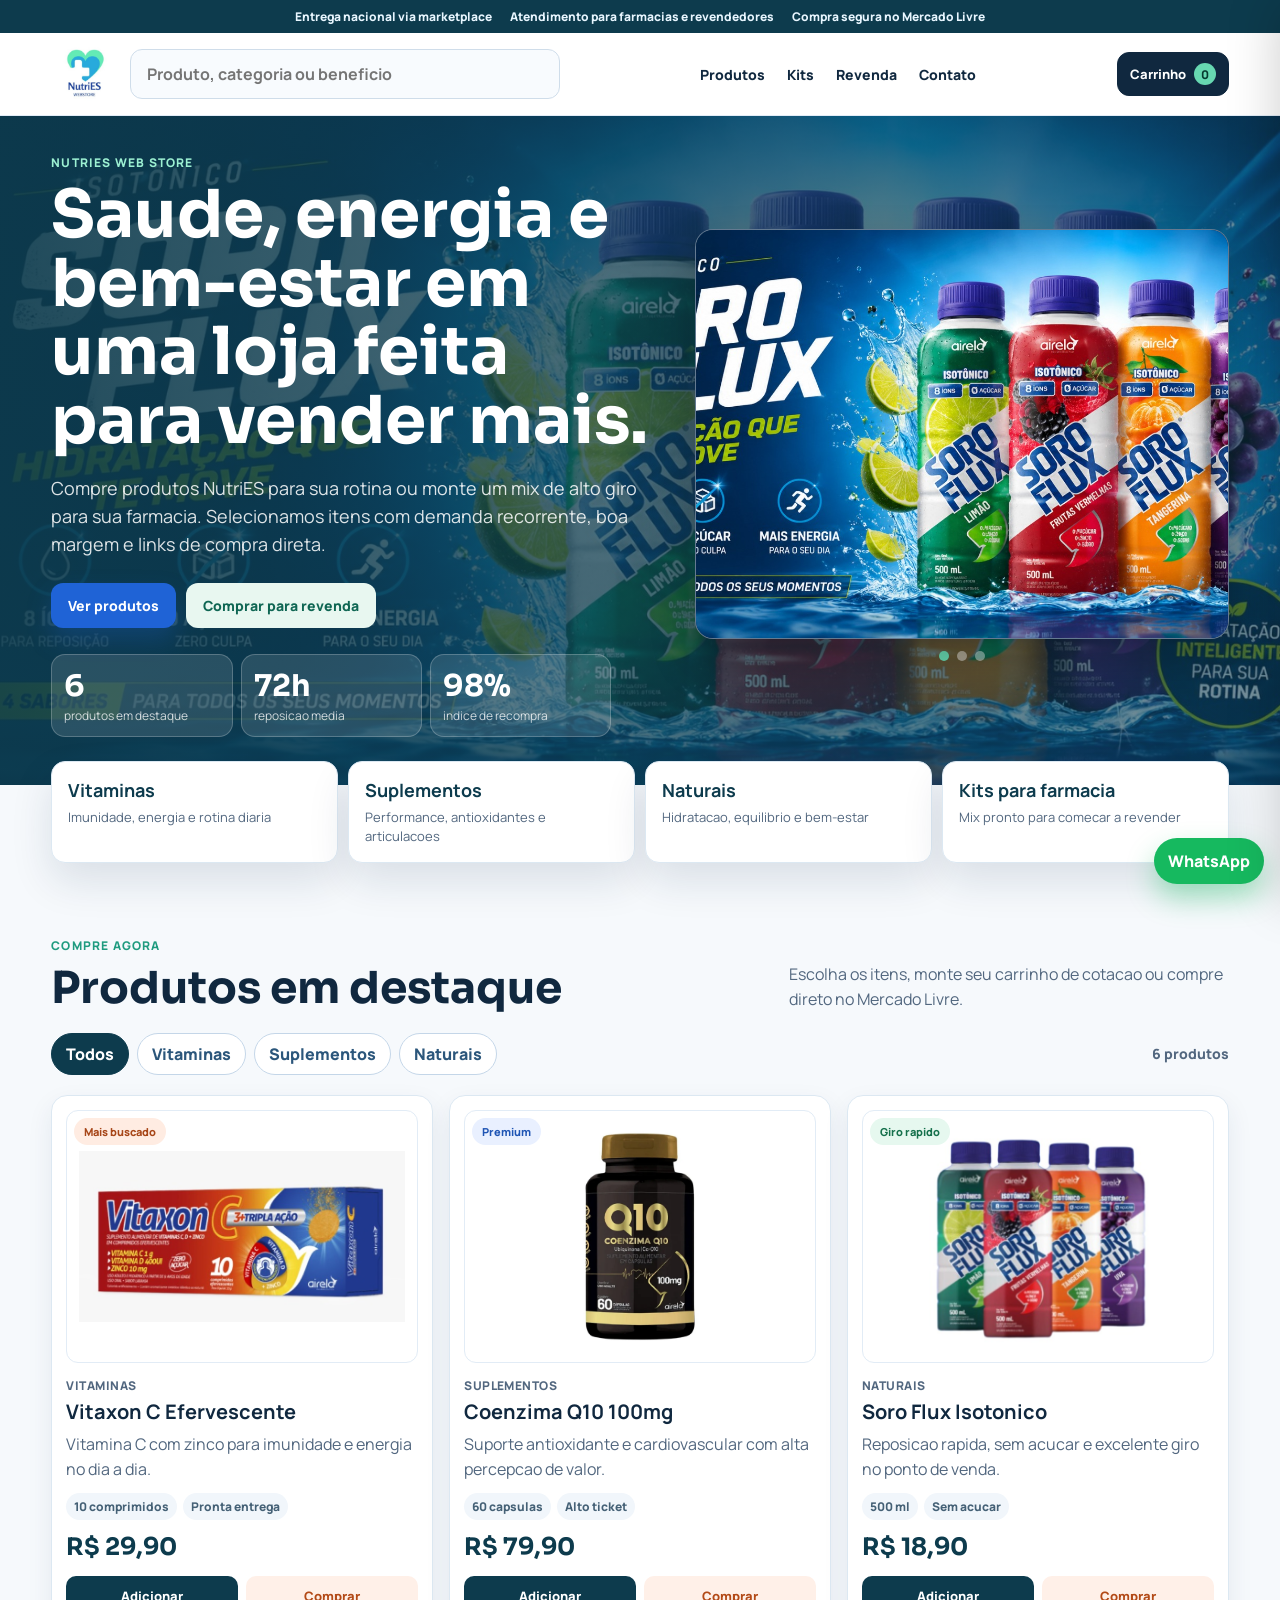
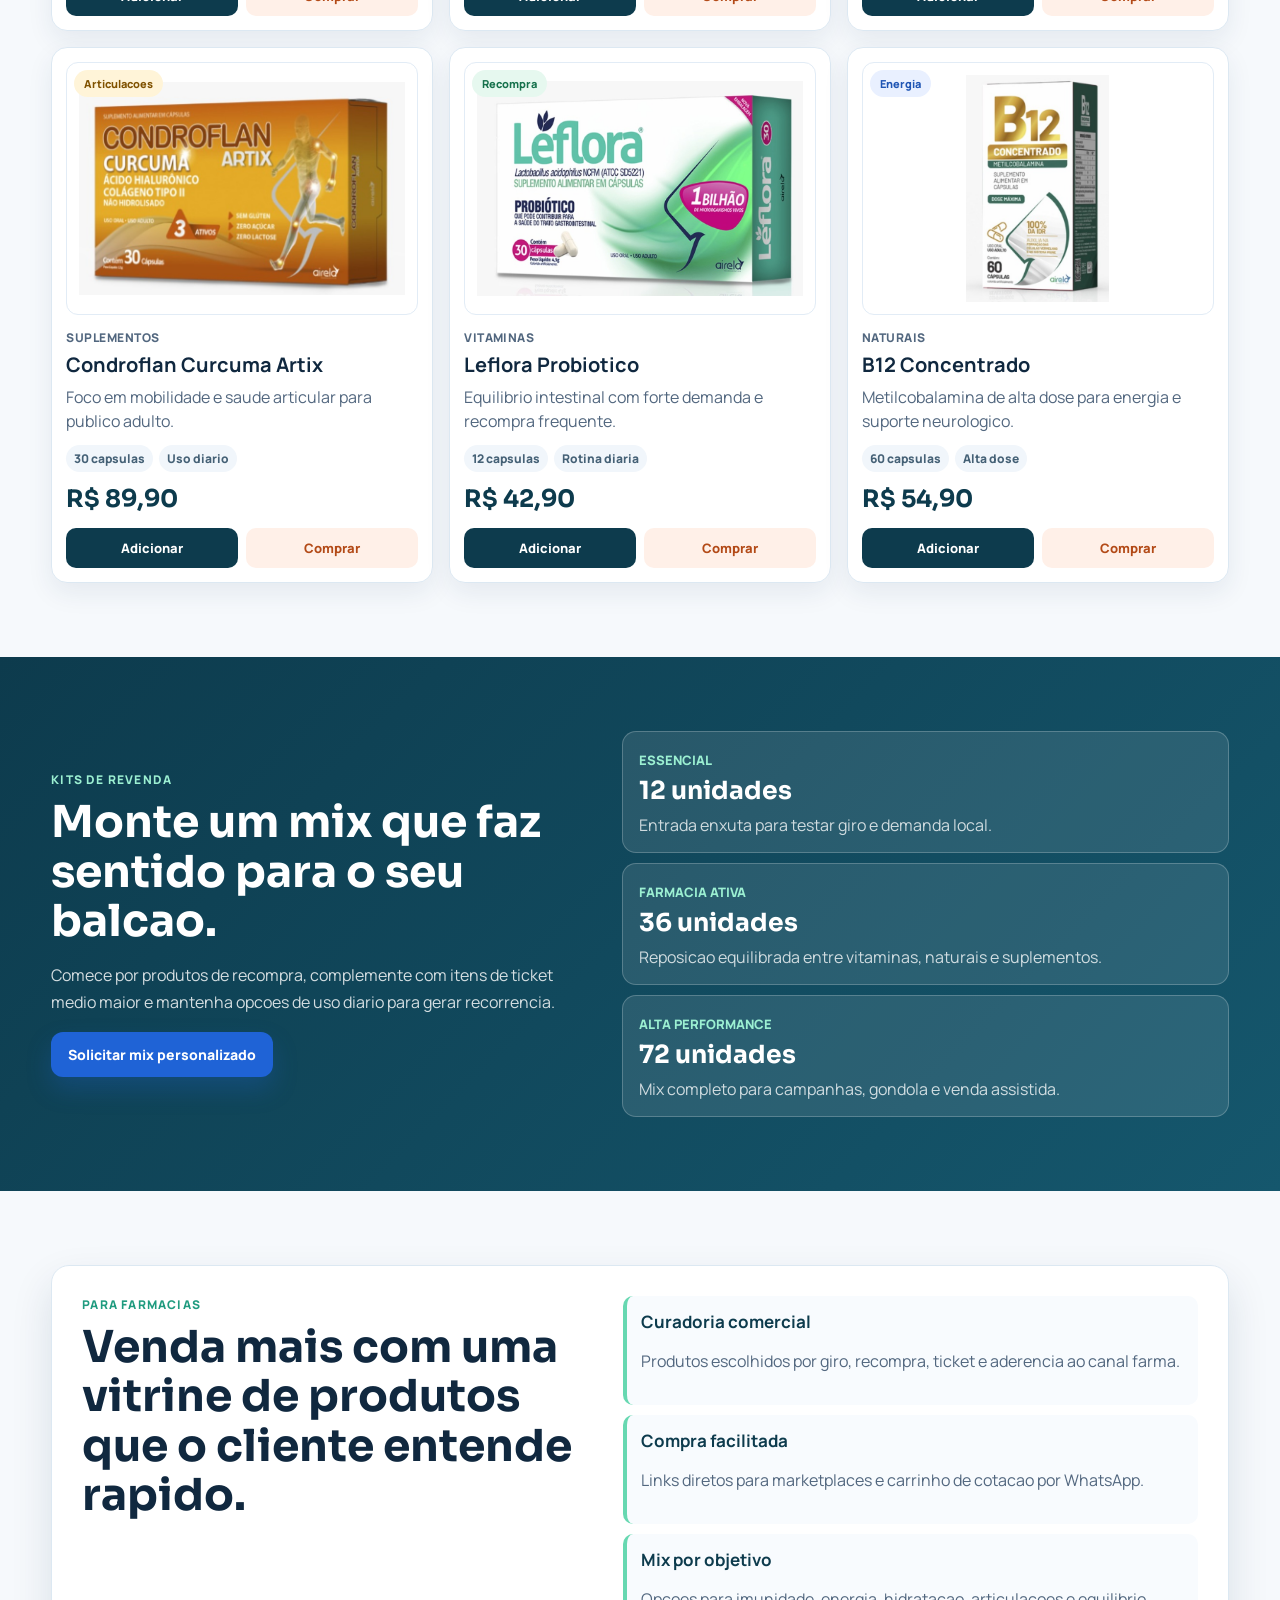
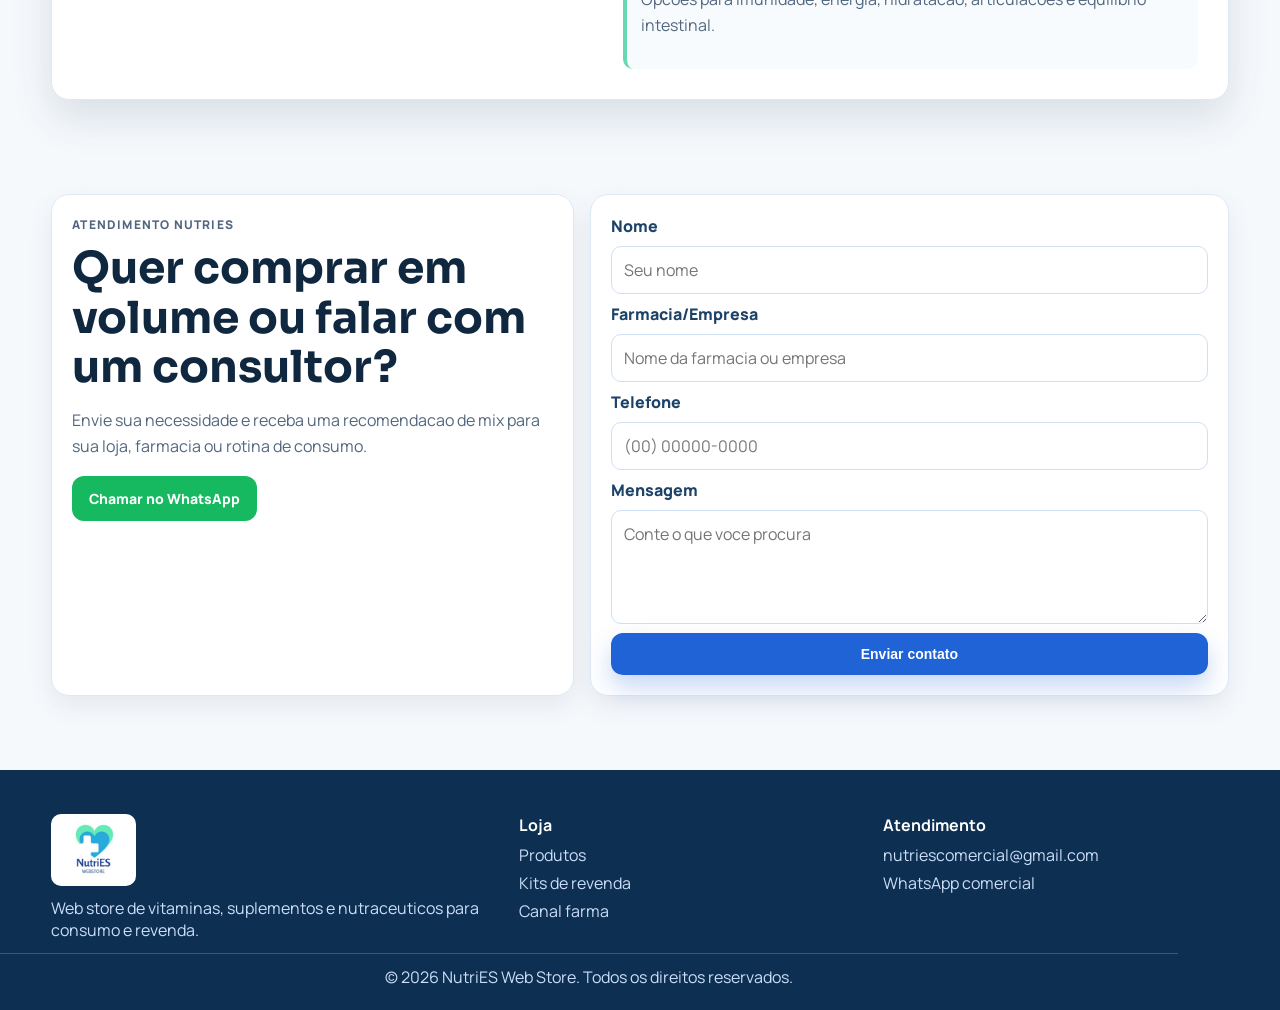
==== index.html @ 7e3dea1e "Create NutriES web store" ====
<!DOCTYPE html>
<html lang="pt-BR">
<head>
  <meta charset="UTF-8" />
  <meta name="viewport" content="width=device-width, initial-scale=1.0" />
  <title>NutriES Web Store | Vitaminas, suplementos e nutraceuticos</title>
  <meta name="description" content="Compre vitaminas, suplementos e produtos naturais na NutriES Web Store. Mix inteligente para farmacias, revendedores e clientes finais." />
  <meta name="keywords" content="NutriES, web store, vitaminas, suplementos, nutraceuticos, farmacia, revenda" />
  <meta name="author" content="NutriES Web Store" />
  <meta property="og:title" content="NutriES Web Store" />
  <meta property="og:description" content="Produtos de alto giro para saude, bem-estar e canal farma." />
  <meta property="og:type" content="website" />
  <meta property="og:url" content="https://nutries-es.com.br" />
  <meta name="theme-color" content="#0D3B4D" />
  <link rel="canonical" href="https://nutries-es.com.br" />
  <link rel="preload" as="image" href="assets/banner-1.jpeg" />
  <link rel="preconnect" href="https://fonts.googleapis.com" />
  <link rel="preconnect" href="https://fonts.gstatic.com" crossorigin />
  <link href="https://fonts.googleapis.com/css2?family=Manrope:wght@400;500;600;700;800&family=Sora:wght@600;700;800&display=swap" rel="stylesheet" />
  <link rel="stylesheet" href="styles.css" />
  <script type="application/ld+json">
    {
      "@context": "https://schema.org",
      "@type": "Store",
      "name": "NutriES Web Store",
      "url": "https://nutries-es.com.br",
      "description": "Loja de vitaminas, suplementos e nutraceuticos para clientes, farmacias e revendedores.",
      "image": "assets/logo-oficial.png",
      "contactPoint": {
        "@type": "ContactPoint",
        "contactType": "sales",
        "email": "nutriescomercial@gmail.com",
        "telephone": "+55-27-99999-9999"
      }
    }
  </script>
</head>
<body>
  <header class="site-header">
    <div class="announcement">
      <div class="container announcement-inner">
        <span>Entrega nacional via marketplace</span>
        <span>Atendimento para farmacias e revendedores</span>
        <span>Compra segura no Mercado Livre</span>
      </div>
    </div>

    <div class="container nav">
      <a class="brand" href="#home" aria-label="NutriES Web Store">
        <img src="assets/logo-oficial.png" alt="NutriES Web Store" />
      </a>

      <label class="store-search" for="siteSearch">
        <span>Buscar</span>
        <input id="siteSearch" type="search" placeholder="Produto, categoria ou beneficio" autocomplete="off" />
      </label>

      <button class="menu-toggle" aria-label="Abrir menu" aria-expanded="false">Menu</button>

      <nav class="menu" aria-label="Principal">
        <a href="#produtos">Produtos</a>
        <a href="#kits">Kits</a>
        <a href="#revenda">Revenda</a>
        <a href="#contato">Contato</a>
      </nav>

      <button class="cart-button" type="button" aria-label="Abrir carrinho">
        Carrinho <span class="cart-count">0</span>
      </button>
    </div>
  </header>

  <main id="home">
    <section class="hero-store">
      <div class="container hero-store-grid">
        <div class="hero-copy reveal-up">
          <p class="eyebrow">NUTRIES WEB STORE</p>
          <h1>Saude, energia e bem-estar em uma loja feita para vender mais.</h1>
          <p class="subheadline">Compre produtos NutriES para sua rotina ou monte um mix de alto giro para sua farmacia. Selecionamos itens com demanda recorrente, boa margem e links de compra direta.</p>

          <div class="hero-actions">
            <a class="btn btn-primary" href="#produtos">Ver produtos</a>
            <a class="btn btn-secondary" href="#revenda">Comprar para revenda</a>
          </div>

          <div class="store-stats" aria-label="Indicadores da loja">
            <article><strong>6</strong><span>produtos em destaque</span></article>
            <article><strong>72h</strong><span>reposicao media</span></article>
            <article><strong>98%</strong><span>indice de recompra</span></article>
          </div>
        </div>

        <div class="hero-showcase reveal-up">
          <div class="banner-slider" aria-label="Destaques de produtos">
            <img class="banner-slide is-active" src="assets/banner-1.jpeg" alt="Destaque NutriES 1" loading="eager" />
            <img class="banner-slide" src="assets/banner-2.jpeg" alt="Destaque NutriES 2" loading="lazy" />
            <img class="banner-slide" src="assets/banner-3.jpeg" alt="Destaque NutriES 3" loading="lazy" />
          </div>
          <div class="banner-dots" aria-label="Controle do carrossel">
            <button class="banner-dot is-active" data-slide="0" aria-label="Slide 1"></button>
            <button class="banner-dot" data-slide="1" aria-label="Slide 2"></button>
            <button class="banner-dot" data-slide="2" aria-label="Slide 3"></button>
          </div>
        </div>
      </div>
    </section>

    <section class="category-strip">
      <div class="container category-grid">
        <a href="#produtos" data-filter-link="vitaminas">
          <strong>Vitaminas</strong>
          <span>Imunidade, energia e rotina diaria</span>
        </a>
        <a href="#produtos" data-filter-link="suplementos">
          <strong>Suplementos</strong>
          <span>Performance, antioxidantes e articulacoes</span>
        </a>
        <a href="#produtos" data-filter-link="naturais">
          <strong>Naturais</strong>
          <span>Hidratacao, equilibrio e bem-estar</span>
        </a>
        <a href="#kits">
          <strong>Kits para farmacia</strong>
          <span>Mix pronto para comecar a revender</span>
        </a>
      </div>
    </section>

    <section id="produtos" class="section section-products">
      <div class="container">
        <div class="section-head reveal-up">
          <div>
            <p class="eyebrow">COMPRE AGORA</p>
            <h2>Produtos em destaque</h2>
          </div>
          <p>Escolha os itens, monte seu carrinho de cotacao ou compre direto no Mercado Livre.</p>
        </div>

        <div class="store-toolbar reveal-up">
          <div class="filters" role="tablist" aria-label="Filtrar produtos">
            <button class="filter is-active" data-filter="all">Todos</button>
            <button class="filter" data-filter="vitaminas">Vitaminas</button>
            <button class="filter" data-filter="suplementos">Suplementos</button>
            <button class="filter" data-filter="naturais">Naturais</button>
          </div>
          <div class="catalog-meta">
            <span class="result-count">6 produtos</span>
          </div>
        </div>

        <div class="products-grid">
          <article class="product-card reveal-up" data-category="vitaminas" data-name="Vitaxon C Efervescente" data-price="29.90" data-tags="vitamina c zinco imunidade efervescente laranja">
            <span class="product-badge">Mais buscado</span>
            <img src="assets/produto-vendas-1.jpeg" alt="Vitaxon C Efervescente" loading="lazy" />
            <div class="product-info">
              <p class="product-category">Vitaminas</p>
              <h3>Vitaxon C Efervescente</h3>
              <p>Vitamina C com zinco para imunidade e energia no dia a dia.</p>
              <div class="product-meta"><span>10 comprimidos</span><span>Pronta entrega</span></div>
              <strong class="price">R$ 29,90</strong>
            </div>
            <div class="product-actions">
              <button class="add-cart" type="button">Adicionar</button>
              <a href="https://www.mercadolivre.com.br/suplemento-nutricional-vitamina-c-airela-efervescente-laranja-10-comprimidos/p/MLB19708218?pdp_filters=item_id%3AMLB4679975577&matt_tool=38524122#origin=share&sid=share&wid=MLB4679975577&action=copy" target="_blank" rel="noopener noreferrer">Comprar</a>
            </div>
          </article>

          <article class="product-card reveal-up" data-category="suplementos" data-name="Coenzima Q10 100mg" data-price="79.90" data-tags="coenzima q10 antioxidante cardiovascular energia suplemento">
            <span class="product-badge badge-blue">Premium</span>
            <img src="assets/produto-vendas-2.jpeg" alt="Coenzima Q10 100mg" loading="lazy" />
            <div class="product-info">
              <p class="product-category">Suplementos</p>
              <h3>Coenzima Q10 100mg</h3>
              <p>Suporte antioxidante e cardiovascular com alta percepcao de valor.</p>
              <div class="product-meta"><span>60 capsulas</span><span>Alto ticket</span></div>
              <strong class="price">R$ 79,90</strong>
            </div>
            <div class="product-actions">
              <button class="add-cart" type="button">Adicionar</button>
              <a href="https://produto.mercadolivre.com.br/MLB-6775682984-suplemento-alimentar-coenzima-q10-100mg-60-capsulas-airela-_JM?matt_tool=38524122#origin=share&sid=share&action=copy" target="_blank" rel="noopener noreferrer">Comprar</a>
            </div>
          </article>

          <article class="product-card reveal-up" data-category="naturais" data-name="Soro Flux Isotonico" data-price="18.90" data-tags="soro flux isotonico hidratacao eletrolitos energia">
            <span class="product-badge badge-green">Giro rapido</span>
            <img src="assets/produto-vendas-3.jpeg" alt="Soro Flux isotonico" loading="lazy" />
            <div class="product-info">
              <p class="product-category">Naturais</p>
              <h3>Soro Flux Isotonico</h3>
              <p>Reposicao rapida, sem acucar e excelente giro no ponto de venda.</p>
              <div class="product-meta"><span>500 ml</span><span>Sem acucar</span></div>
              <strong class="price">R$ 18,90</strong>
            </div>
            <div class="product-actions">
              <button class="add-cart" type="button">Adicionar</button>
              <a href="https://produto.mercadolivre.com.br/MLB-4632212955-soroflux-isotnico-500ml-eletrolitos-hidrataco-energia-rep-_JM?matt_tool=38524122#origin=share&sid=share&action=copy" target="_blank" rel="noopener noreferrer">Comprar</a>
            </div>
          </article>

          <article class="product-card reveal-up" data-category="suplementos" data-name="Condroflan Curcuma Artix" data-price="89.90" data-tags="condroflan curcuma artix colageno acido hialuronico articulacao">
            <span class="product-badge badge-amber">Articulacoes</span>
            <img src="assets/produto-vendas-4.jpeg" alt="Condroflan Curcuma Artix" loading="lazy" />
            <div class="product-info">
              <p class="product-category">Suplementos</p>
              <h3>Condroflan Curcuma Artix</h3>
              <p>Foco em mobilidade e saude articular para publico adulto.</p>
              <div class="product-meta"><span>30 capsulas</span><span>Uso diario</span></div>
              <strong class="price">R$ 89,90</strong>
            </div>
            <div class="product-actions">
              <button class="add-cart" type="button">Adicionar</button>
              <a href="https://produto.mercadolivre.com.br/MLB-6777039048-suplemento-colageno-tipo-2-acido-hialurnico-c30-airela-_JM?matt_tool=38524122#origin=share&sid=share&action=copy" target="_blank" rel="noopener noreferrer">Comprar</a>
            </div>
          </article>

          <article class="product-card reveal-up" data-category="vitaminas" data-name="Leflora Probiotico" data-price="42.90" data-tags="leflora probiotico equilibrio intestinal capsulas flora intestinal">
            <span class="product-badge badge-green">Recompra</span>
            <img src="assets/produto-vendas-5.jpeg" alt="Leflora probiotico" loading="lazy" />
            <div class="product-info">
              <p class="product-category">Vitaminas</p>
              <h3>Leflora Probiotico</h3>
              <p>Equilibrio intestinal com forte demanda e recompra frequente.</p>
              <div class="product-meta"><span>12 capsulas</span><span>Rotina diaria</span></div>
              <strong class="price">R$ 42,90</strong>
            </div>
            <div class="product-actions">
              <button class="add-cart" type="button">Adicionar</button>
              <a href="https://www.mercadolivre.com.br/leflora-lac-airela-12-capsulas/p/MLB45753103?pdp_filters=item_id%3AMLB4680148781&matt_tool=38524122#origin=share&sid=share&wid=MLB4680148781&action=copy" target="_blank" rel="noopener noreferrer">Comprar</a>
            </div>
          </article>

          <article class="product-card reveal-up" data-category="naturais" data-name="B12 Concentrado" data-price="54.90" data-tags="b12 metilcobalamina concentrado energia neurologico vitamina">
            <span class="product-badge badge-blue">Energia</span>
            <img src="assets/produto-vendas-6.jpeg" alt="B12 concentrado metilcobalamina" loading="lazy" />
            <div class="product-info">
              <p class="product-category">Naturais</p>
              <h3>B12 Concentrado</h3>
              <p>Metilcobalamina de alta dose para energia e suporte neurologico.</p>
              <div class="product-meta"><span>60 capsulas</span><span>Alta dose</span></div>
              <strong class="price">R$ 54,90</strong>
            </div>
            <div class="product-actions">
              <button class="add-cart" type="button">Adicionar</button>
              <a href="https://www.mercadolivre.com.br/metilcobalamina-b12-concentrado-c60-capsulas-airela-sabor-sem-sabor/p/MLB51698366?pdp_filters=item_id%3AMLB6777466114&matt_tool=38524122#origin=share&sid=share&wid=MLB6777466114&action=copy" target="_blank" rel="noopener noreferrer">Comprar</a>
            </div>
          </article>
        </div>

        <p class="empty-state" hidden>Nenhum produto encontrado para sua busca.</p>
      </div>
    </section>

    <section id="kits" class="section kit-section">
      <div class="container kit-grid">
        <article class="kit-copy reveal-up">
          <p class="eyebrow">KITS DE REVENDA</p>
          <h2>Monte um mix que faz sentido para o seu balcao.</h2>
          <p>Comece por produtos de recompra, complemente com itens de ticket medio maior e mantenha opcoes de uso diario para gerar recorrencia.</p>
          <a class="btn btn-primary" href="#contato">Solicitar mix personalizado</a>
        </article>

        <div class="kit-cards reveal-up">
          <article>
            <span>Essencial</span>
            <strong>12 unidades</strong>
            <p>Entrada enxuta para testar giro e demanda local.</p>
          </article>
          <article>
            <span>Farmacia ativa</span>
            <strong>36 unidades</strong>
            <p>Reposicao equilibrada entre vitaminas, naturais e suplementos.</p>
          </article>
          <article>
            <span>Alta performance</span>
            <strong>72 unidades</strong>
            <p>Mix completo para campanhas, gondola e venda assistida.</p>
          </article>
        </div>
      </div>
    </section>

    <section id="revenda" class="section">
      <div class="container reseller-grid reveal-up">
        <div>
          <p class="eyebrow">PARA FARMACIAS</p>
          <h2>Venda mais com uma vitrine de produtos que o cliente entende rapido.</h2>
        </div>
        <div class="reseller-list">
          <article>
            <strong>Curadoria comercial</strong>
            <p>Produtos escolhidos por giro, recompra, ticket e aderencia ao canal farma.</p>
          </article>
          <article>
            <strong>Compra facilitada</strong>
            <p>Links diretos para marketplaces e carrinho de cotacao por WhatsApp.</p>
          </article>
          <article>
            <strong>Mix por objetivo</strong>
            <p>Opcoes para imunidade, energia, hidratacao, articulacoes e equilibrio intestinal.</p>
          </article>
        </div>
      </div>
    </section>

    <section id="contato" class="section contact-section">
      <div class="container contact-grid">
        <article class="contact-cta reveal-up">
          <p class="eyebrow">ATENDIMENTO NUTRIES</p>
          <h2>Quer comprar em volume ou falar com um consultor?</h2>
          <p>Envie sua necessidade e receba uma recomendacao de mix para sua loja, farmacia ou rotina de consumo.</p>
          <a class="btn btn-whatsapp" href="https://wa.me/5527999999999" target="_blank" rel="noopener noreferrer">Chamar no WhatsApp</a>
        </article>

        <form class="contact-form reveal-up" action="#" method="post">
          <label for="nome">Nome</label>
          <input id="nome" name="nome" type="text" placeholder="Seu nome" required />

          <label for="empresa">Farmacia/Empresa</label>
          <input id="empresa" name="empresa" type="text" placeholder="Nome da farmacia ou empresa" required />

          <label for="telefone">Telefone</label>
          <input id="telefone" name="telefone" type="tel" placeholder="(00) 00000-0000" required />

          <label for="mensagem">Mensagem</label>
          <textarea id="mensagem" name="mensagem" rows="4" placeholder="Conte o que voce procura"></textarea>

          <button class="btn btn-primary" type="submit">Enviar contato</button>
        </form>
      </div>
    </section>
  </main>

  <aside class="cart-drawer" aria-hidden="true" aria-label="Carrinho de cotacao">
    <div class="cart-panel">
      <div class="cart-head">
        <div>
          <p class="eyebrow">COTACAO</p>
          <h2>Meu carrinho</h2>
        </div>
        <button class="cart-close" type="button" aria-label="Fechar carrinho">Fechar</button>
      </div>
      <div class="cart-items">
        <p class="cart-empty">Seu carrinho esta vazio.</p>
      </div>
      <div class="cart-summary">
        <div><span>Subtotal estimado</span><strong class="cart-total">R$ 0,00</strong></div>
        <a class="btn btn-whatsapp cart-whatsapp" href="https://wa.me/5527999999999" target="_blank" rel="noopener noreferrer">Enviar cotacao</a>
      </div>
    </div>
  </aside>

  <a class="whatsapp-float" href="https://wa.me/5527999999999" target="_blank" rel="noopener noreferrer" aria-label="Falar no WhatsApp">WhatsApp</a>

  <footer class="site-footer">
    <div class="container footer-grid">
      <div>
        <img src="assets/logo-oficial.png" alt="NutriES Web Store" class="footer-brand footer-brand-official" />
        <p>Web store de vitaminas, suplementos e nutraceuticos para consumo e revenda.</p>
      </div>
      <div>
        <h4>Loja</h4>
        <a href="#produtos">Produtos</a>
        <a href="#kits">Kits de revenda</a>
        <a href="#revenda">Canal farma</a>
      </div>
      <div>
        <h4>Atendimento</h4>
        <a href="mailto:nutriescomercial@gmail.com">nutriescomercial@gmail.com</a>
        <a href="https://wa.me/5527999999999" target="_blank" rel="noopener noreferrer">WhatsApp comercial</a>
      </div>
    </div>
    <p class="copy">&copy; 2026 NutriES Web Store. Todos os direitos reservados.</p>
  </footer>

  <script src="script.js"></script>
</body>
</html>
---- styles.css ----
:root {
  --petrol: #0d3b4d;
  --petrol-2: #15576d;
  --mint: #67d8b1;
  --blue: #1f63d6;
  --coral: #ef6c2f;
  --amber: #f3b23f;
  --ink: #10283f;
  --text: #52677f;
  --soft: #f4f8fb;
  --surface: #ffffff;
  --line: #dce8f2;
  --shadow: 0 18px 42px rgba(17, 42, 70, .12);
}

* { box-sizing: border-box; }
html { scroll-behavior: smooth; }
body {
  margin: 0;
  font-family: Manrope, sans-serif;
  color: var(--ink);
  background: #f6f9fc;
}

body.cart-open { overflow: hidden; }

.container { width: min(1200px, 92vw); margin: 0 auto; }
.section { padding: 74px 0; }

.announcement {
  background: var(--petrol);
  color: #e8f6ff;
  font-size: 12px;
  font-weight: 800;
}

.announcement-inner {
  display: flex;
  justify-content: center;
  gap: 18px;
  padding: 8px 0;
  text-align: center;
}

.announcement-inner span:not(:first-child) { display: none; }

.site-header {
  position: sticky;
  top: 0;
  z-index: 30;
  border-bottom: 1px solid #e2ecf7;
  background: rgba(255, 255, 255, .96);
  backdrop-filter: blur(12px);
}

.nav {
  display: grid;
  grid-template-columns: auto 1fr auto;
  align-items: center;
  gap: 12px;
  padding: 12px 0;
}

.brand img {
  height: 58px;
  width: auto;
  display: block;
  object-fit: contain;
}

.store-search {
  grid-column: 1 / -1;
  order: 4;
  position: relative;
  display: block;
}

.store-search span {
  position: absolute;
  width: 1px;
  height: 1px;
  overflow: hidden;
  clip: rect(0, 0, 0, 0);
}

.store-search input {
  width: 100%;
  border: 1px solid #cfddea;
  border-radius: 12px;
  background: #f8fbfe;
  padding: 13px 16px;
  color: var(--ink);
  font: inherit;
  font-weight: 700;
}

.menu-toggle,
.cart-button,
.cart-close {
  border: 1px solid #cfddea;
  background: #fff;
  color: var(--petrol);
  border-radius: 12px;
  padding: 10px 12px;
  font: inherit;
  font-size: 13px;
  font-weight: 800;
  cursor: pointer;
}

.cart-button {
  background: #10283f;
  color: #fff;
  border-color: #10283f;
  display: inline-flex;
  align-items: center;
  gap: 8px;
}

.cart-count {
  min-width: 22px;
  height: 22px;
  display: inline-flex;
  align-items: center;
  justify-content: center;
  border-radius: 999px;
  background: var(--mint);
  color: #073a30;
  font-size: 12px;
}

.menu {
  grid-column: 1 / -1;
  display: none;
  flex-direction: column;
  gap: 10px;
  padding: 8px 0 4px;
}

.menu.is-open { display: flex; }

.menu a {
  text-decoration: none;
  color: var(--ink);
  font-weight: 800;
  font-size: 14px;
}

.btn {
  border: 0;
  border-radius: 12px;
  padding: 13px 17px;
  text-decoration: none;
  font-weight: 900;
  font-size: 14px;
  display: inline-flex;
  align-items: center;
  justify-content: center;
  cursor: pointer;
  transition: transform .2s ease, box-shadow .25s ease, background .25s ease;
}

.btn:hover { transform: translateY(-2px); }
.btn-primary { background: var(--blue); color: #fff; box-shadow: 0 12px 24px rgba(31, 99, 214, .25); }
.btn-secondary { background: #e8f7f0; color: #0f6653; }
.btn-whatsapp { background: #16b95f; color: #fff; }

.hero-store {
  padding: 38px 0 48px;
  background:
    linear-gradient(90deg, rgba(13, 59, 77, .92), rgba(13, 59, 77, .55)),
    url("assets/banner-1.jpeg") center/cover;
  color: #fff;
}

.hero-store-grid {
  display: grid;
  gap: 24px;
  align-items: center;
}

.eyebrow {
  margin: 0 0 10px;
  color: #1f9b7f;
  font-weight: 900;
  font-size: 12px;
  letter-spacing: .1em;
}

.hero-store .eyebrow { color: #9cf0d2; }
h1, h2, h3, h4 { margin: 0; }

.hero-store h1 {
  font-family: Sora, sans-serif;
  font-size: clamp(34px, 7vw, 66px);
  line-height: 1.04;
  max-width: 760px;
}

.subheadline {
  margin: 18px 0 0;
  color: rgba(255, 255, 255, .86);
  font-size: 18px;
  line-height: 1.58;
  max-width: 660px;
}

.hero-actions {
  margin: 24px 0 0;
  display: flex;
  flex-wrap: wrap;
  gap: 10px;
}

.store-stats {
  margin-top: 26px;
  display: grid;
  grid-template-columns: repeat(3, 1fr);
  gap: 8px;
  max-width: 560px;
}

.store-stats article {
  border: 1px solid rgba(255, 255, 255, .22);
  background: rgba(255, 255, 255, .12);
  border-radius: 14px;
  padding: 12px;
  backdrop-filter: blur(8px);
}

.store-stats strong {
  display: block;
  font-family: Sora, sans-serif;
  font-size: clamp(21px, 4vw, 30px);
  color: #fff;
}

.store-stats span {
  display: block;
  margin-top: 2px;
  color: rgba(255, 255, 255, .78);
  font-size: 12px;
}

.hero-showcase {
  width: 100%;
  min-width: 0;
}

.banner-slider {
  position: relative;
  width: 100%;
  height: clamp(260px, 34vw, 410px);
  border-radius: 18px;
  overflow: hidden;
  border: 1px solid rgba(255, 255, 255, .36);
  box-shadow: 0 22px 46px rgba(0, 0, 0, .24);
  background: #0d2f52;
}

.banner-slide {
  position: absolute;
  inset: 0;
  width: 100%;
  height: 100%;
  object-fit: cover;
  opacity: 0;
  transition: opacity .7s ease;
}

.banner-slide.is-active { opacity: 1; }

.banner-dots {
  margin-top: 12px;
  display: flex;
  justify-content: center;
  gap: 8px;
}

.banner-dot {
  width: 10px;
  height: 10px;
  border-radius: 50%;
  border: 0;
  background: rgba(255, 255, 255, .45);
  cursor: pointer;
  padding: 0;
}

.banner-dot.is-active { background: var(--mint); }

.category-strip {
  margin-top: -24px;
  position: relative;
  z-index: 2;
}

.category-grid {
  display: grid;
  gap: 10px;
}

.category-grid a {
  display: block;
  min-height: 94px;
  padding: 16px;
  background: #fff;
  border: 1px solid var(--line);
  border-radius: 14px;
  text-decoration: none;
  box-shadow: var(--shadow);
}

.category-grid strong {
  display: block;
  color: var(--petrol);
  font-size: 18px;
}

.category-grid span {
  display: block;
  margin-top: 6px;
  color: var(--text);
  font-size: 13px;
  line-height: 1.45;
}

.section-head {
  display: grid;
  gap: 12px;
  align-items: end;
}

.section-head h2,
.kit-copy h2,
.reseller-grid h2,
.contact-cta h2,
.cart-head h2 {
  font-family: Sora, sans-serif;
  font-size: clamp(27px, 4.1vw, 44px);
  line-height: 1.12;
}

.section-head > p {
  margin: 0;
  color: var(--text);
  line-height: 1.6;
}

.store-toolbar {
  margin-top: 20px;
  display: grid;
  gap: 12px;
}

.filters {
  display: flex;
  flex-wrap: wrap;
  gap: 8px;
}

.filter {
  border: 1px solid #c4d6e8;
  background: #fff;
  color: #2b567b;
  border-radius: 999px;
  padding: 9px 14px;
  font: inherit;
  font-weight: 800;
  cursor: pointer;
}

.filter.is-active {
  background: var(--petrol);
  color: #fff;
  border-color: var(--petrol);
}

.catalog-meta {
  color: var(--text);
  font-weight: 800;
  font-size: 14px;
}

.products-grid {
  margin-top: 20px;
  display: grid;
  gap: 16px;
}

.product-card {
  position: relative;
  display: flex;
  flex-direction: column;
  min-height: 100%;
  background: var(--surface);
  border: 1px solid var(--line);
  border-radius: 16px;
  padding: 14px;
  box-shadow: 0 10px 26px rgba(22, 45, 84, .08);
  transition: transform .2s ease, box-shadow .25s ease, border-color .25s ease;
}

.product-card.is-hidden { display: none; }

.product-card:hover {
  transform: translateY(-3px);
  border-color: #b9d1e8;
  box-shadow: 0 18px 34px rgba(18, 43, 79, .14);
}

.product-badge {
  position: absolute;
  top: 22px;
  left: 22px;
  z-index: 1;
  border-radius: 999px;
  background: #ffece2;
  color: #a74618;
  padding: 6px 10px;
  font-size: 11px;
  font-weight: 900;
}

.badge-blue { background: #e9f0ff; color: #1f55b4; }
.badge-green { background: #e6f8ef; color: #16714c; }
.badge-amber { background: #fff4d8; color: #805200; }

.product-card img {
  width: 100%;
  aspect-ratio: 1 / .72;
  object-fit: contain;
  background: #fff;
  border: 1px solid #e2ecf6;
  border-radius: 12px;
  padding: 12px;
  margin-bottom: 14px;
}

.product-info {
  display: flex;
  flex-direction: column;
  flex: 1;
}

.product-category {
  margin: 0 0 5px;
  color: #1b8b72;
  font-weight: 900;
  font-size: 12px;
  text-transform: uppercase;
  letter-spacing: .04em;
}

.product-card h3 { font-size: 20px; line-height: 1.2; }
.product-card p { color: var(--text); line-height: 1.52; }
.product-info > p:not(.product-category) { margin: 8px 0 0; }

.product-meta {
  margin-top: auto;
  padding-top: 12px;
  display: flex;
  flex-wrap: wrap;
  gap: 6px;
}

.product-meta span {
  border-radius: 999px;
  background: #f1f6fb;
  color: #456176;
  padding: 5px 8px;
  font-size: 12px;
  font-weight: 800;
}

.price {
  display: block;
  margin-top: 12px;
  font-family: Sora, sans-serif;
  font-size: 24px;
  color: var(--petrol);
}

.product-actions {
  margin-top: 14px;
  display: grid;
  grid-template-columns: 1fr 1fr;
  gap: 8px;
}

.product-actions button,
.product-actions a {
  width: 100%;
  border: 0;
  border-radius: 10px;
  padding: 11px 8px;
  font: inherit;
  font-size: 13px;
  font-weight: 900;
  text-align: center;
  text-decoration: none;
  cursor: pointer;
}

.product-actions button { background: var(--petrol); color: #fff; }
.product-actions a { background: #fff0e8; color: #b34a17; }

.empty-state {
  margin: 28px 0 0;
  padding: 18px;
  border: 1px dashed #b8cadb;
  border-radius: 14px;
  color: var(--text);
  background: #fff;
  text-align: center;
  font-weight: 800;
}

.kit-section {
  background: linear-gradient(135deg, #0d3b4d, #15576d);
  color: #fff;
}

.kit-section .eyebrow { color: #9cf0d2; }
.kit-grid {
  display: grid;
  gap: 22px;
  align-items: center;
}

.kit-copy p:not(.eyebrow) {
  color: rgba(255, 255, 255, .82);
  line-height: 1.68;
  max-width: 620px;
}

.kit-cards {
  display: grid;
  gap: 10px;
}

.kit-cards article {
  border: 1px solid rgba(255, 255, 255, .22);
  background: rgba(255, 255, 255, .1);
  border-radius: 14px;
  padding: 16px;
}

.kit-cards span {
  color: #9cf0d2;
  font-weight: 900;
  font-size: 13px;
  text-transform: uppercase;
}

.kit-cards strong {
  display: block;
  margin-top: 5px;
  font-family: Sora, sans-serif;
  font-size: 25px;
}

.kit-cards p {
  color: rgba(255, 255, 255, .78);
  margin: 8px 0 0;
}

.reseller-grid {
  display: grid;
  gap: 20px;
  background: #fff;
  border: 1px solid var(--line);
  border-radius: 18px;
  padding: 22px;
  box-shadow: var(--shadow);
}

.reseller-list {
  display: grid;
  gap: 10px;
}

.reseller-list article {
  border-left: 4px solid var(--mint);
  background: #f8fbfe;
  border-radius: 10px;
  padding: 14px;
}

.reseller-list strong {
  display: block;
  color: var(--petrol);
  font-size: 17px;
}

.reseller-list p,
.contact-cta p {
  color: var(--text);
  line-height: 1.62;
}

.contact-section { padding-top: 20px; }
.contact-grid {
  display: grid;
  gap: 16px;
}

.contact-cta,
.contact-form {
  background: #fff;
  border: 1px solid var(--line);
  border-radius: 18px;
  padding: 20px;
  box-shadow: 0 10px 26px rgba(22, 45, 84, .08);
}

.contact-form {
  display: grid;
  gap: 9px;
}

.contact-form label { font-weight: 800; color: #1c4268; }
.contact-form input,
.contact-form textarea {
  width: 100%;
  border: 1px solid #cfe0f2;
  border-radius: 10px;
  padding: 12px;
  font: inherit;
}

.cart-drawer {
  position: fixed;
  inset: 0;
  z-index: 60;
  pointer-events: none;
  background: rgba(10, 24, 38, 0);
  transition: background .25s ease;
}

.cart-drawer.is-open {
  pointer-events: auto;
  background: rgba(10, 24, 38, .44);
}

.cart-panel {
  position: absolute;
  top: 0;
  right: 0;
  width: min(420px, 92vw);
  height: 100%;
  background: #fff;
  padding: 22px;
  display: flex;
  flex-direction: column;
  transform: translateX(105%);
  transition: transform .25s ease;
  box-shadow: -24px 0 48px rgba(0, 0, 0, .18);
}

.cart-drawer.is-open .cart-panel { transform: translateX(0); }

.cart-head {
  display: flex;
  align-items: start;
  justify-content: space-between;
  gap: 10px;
  border-bottom: 1px solid var(--line);
  padding-bottom: 16px;
}

.cart-items {
  flex: 1;
  overflow: auto;
  display: grid;
  align-content: start;
  gap: 10px;
  padding: 16px 0;
}

.cart-empty {
  color: var(--text);
  text-align: center;
  padding: 24px 0;
}

.cart-item {
  display: grid;
  grid-template-columns: 54px 1fr auto;
  gap: 10px;
  align-items: center;
  border: 1px solid var(--line);
  border-radius: 12px;
  padding: 8px;
}

.cart-item img {
  width: 54px;
  height: 54px;
  object-fit: contain;
  border-radius: 8px;
  border: 1px solid #e8eef6;
}

.cart-item strong {
  display: block;
  font-size: 14px;
}

.cart-item span {
  display: block;
  margin-top: 3px;
  color: var(--text);
  font-size: 12px;
  font-weight: 800;
}

.qty-controls {
  display: flex;
  align-items: center;
  gap: 6px;
}

.qty-controls button {
  width: 28px;
  height: 28px;
  border: 1px solid #ccdceb;
  border-radius: 8px;
  background: #f8fbfe;
  color: var(--petrol);
  font-weight: 900;
  cursor: pointer;
}

.cart-summary {
  border-top: 1px solid var(--line);
  padding-top: 16px;
  display: grid;
  gap: 12px;
}

.cart-summary div {
  display: flex;
  justify-content: space-between;
  align-items: center;
  gap: 12px;
}

.cart-summary span { color: var(--text); font-weight: 800; }
.cart-summary strong { font-family: Sora, sans-serif; font-size: 24px; color: var(--petrol); }

.whatsapp-float {
  position: fixed;
  right: 16px;
  bottom: 16px;
  z-index: 40;
  text-decoration: none;
  background: #16b95f;
  color: #fff;
  font-weight: 900;
  padding: 12px 14px;
  border-radius: 999px;
  box-shadow: 0 14px 28px rgba(22, 185, 95, .38);
}

.site-footer {
  background: #0d2f52;
  color: #d9e8ff;
  padding: 44px 0 16px;
}

.footer-grid {
  display: grid;
  gap: 18px;
}

.footer-brand {
  height: 72px;
  width: auto;
  object-fit: contain;
}

.footer-brand-official {
  background: #fff;
  border-radius: 10px;
  padding: 6px 8px;
}

.site-footer h4 { margin: 0 0 8px; color: #fff; }
.site-footer a,
.site-footer p {
  margin: 6px 0;
  color: #ccdef8;
  text-decoration: none;
  display: block;
}

.copy {
  width: min(1200px, 92vw);
  margin: 18px auto 0;
  padding-top: 12px;
  border-top: 1px solid rgba(255, 255, 255, .2);
  text-align: center;
  color: #b7d1f6;
}

.reveal-up {
  opacity: 0;
  transform: translateY(16px);
  animation: rise .7s ease forwards;
}

.products-grid .reveal-up:nth-child(2) { animation-delay: .05s; }
.products-grid .reveal-up:nth-child(3) { animation-delay: .1s; }
.products-grid .reveal-up:nth-child(4) { animation-delay: .15s; }
.products-grid .reveal-up:nth-child(5) { animation-delay: .2s; }
.products-grid .reveal-up:nth-child(6) { animation-delay: .25s; }

@keyframes rise {
  to { opacity: 1; transform: translateY(0); }
}

@media (min-width: 720px) {
  .announcement-inner span:not(:first-child) { display: inline; }
  .category-grid { grid-template-columns: repeat(4, 1fr); }
  .section-head { grid-template-columns: 1fr minmax(280px, 440px); }
  .store-toolbar { grid-template-columns: 1fr auto; align-items: center; }
  .products-grid { grid-template-columns: repeat(2, 1fr); }
  .kit-grid { grid-template-columns: .95fr 1.05fr; }
  .contact-grid { grid-template-columns: .9fr 1.1fr; }
  .footer-grid { grid-template-columns: 1.3fr 1fr 1fr; }
}

@media (min-width: 980px) {
  .nav { grid-template-columns: auto minmax(260px, 430px) 1fr auto; }
  .store-search {
    grid-column: auto;
    order: initial;
  }
  .menu-toggle { display: none; }
  .menu {
    grid-column: auto;
    display: flex;
    flex-direction: row;
    justify-content: center;
    gap: 22px;
    padding: 0;
  }
  .hero-store-grid { grid-template-columns: 1fr .86fr; }
  .products-grid { grid-template-columns: repeat(3, 1fr); }
  .reseller-grid { grid-template-columns: .95fr 1.05fr; padding: 30px; }
}

@media (max-width: 520px) {
  .nav { grid-template-columns: 1fr auto auto; }
  .brand img { height: 50px; }
  .cart-button { padding: 10px; }
  .store-stats { grid-template-columns: 1fr; }
  .product-actions { grid-template-columns: 1fr; }
  .whatsapp-float { right: 12px; bottom: 12px; }
}

@media (prefers-reduced-motion: reduce) {
  .reveal-up { opacity: 1; transform: none; animation: none; }
  .btn,
  .product-card,
  .cart-panel,
  .cart-drawer { transition: none; }
}
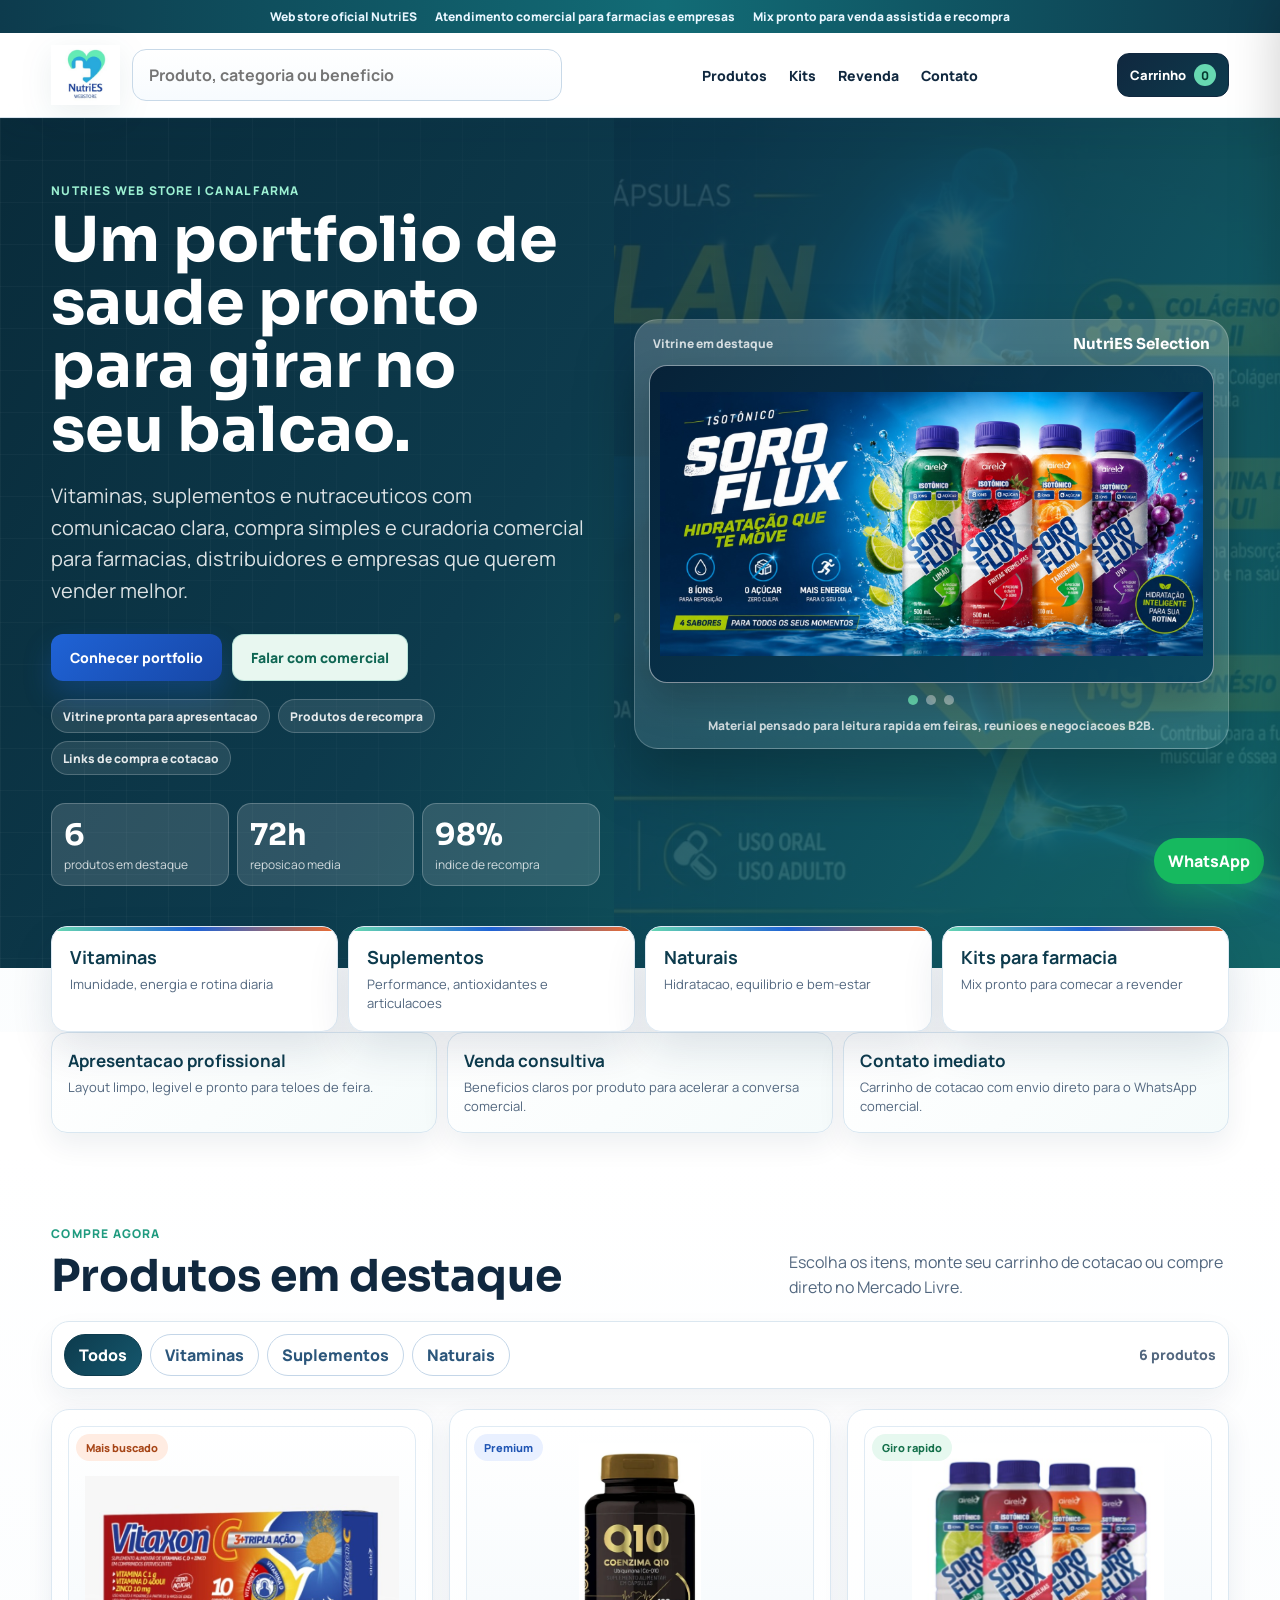
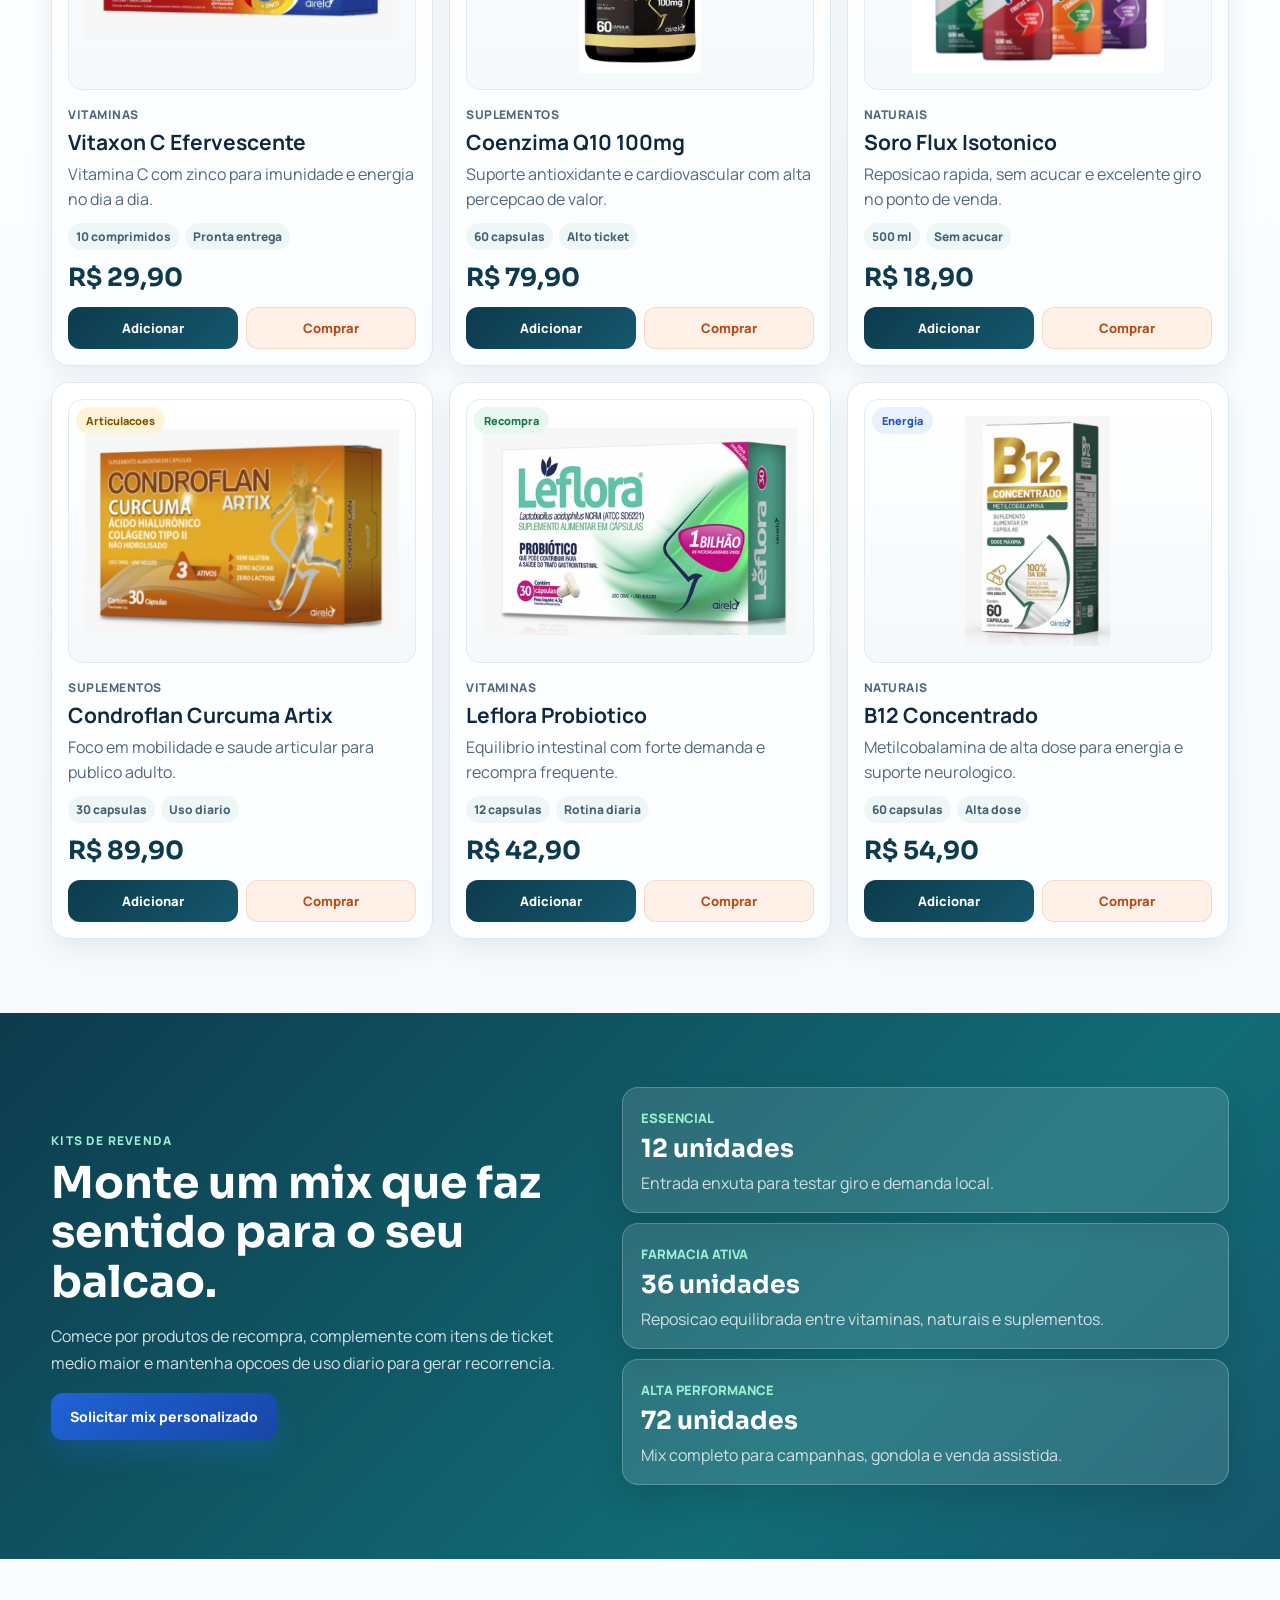
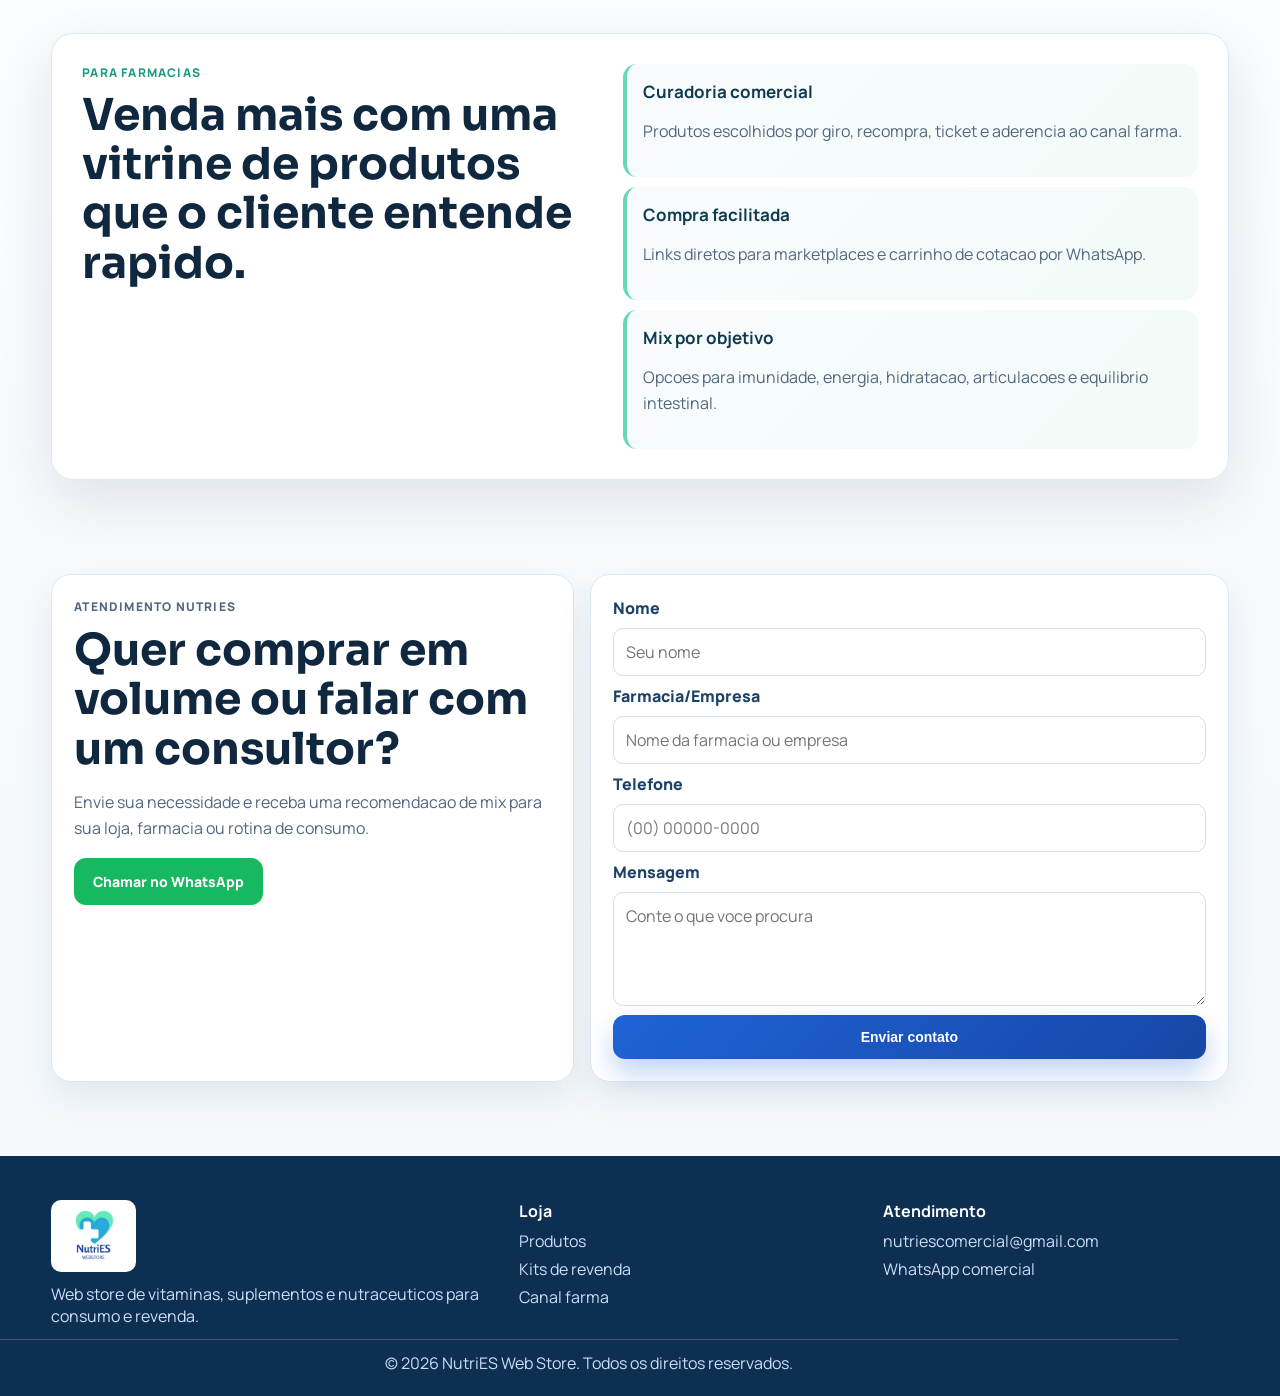
==== commit 53d26b24: "Polish fair-ready store design" ====
--- a/index.html
+++ b/index.html
@@ -39,9 +39,9 @@
   <header class="site-header">
     <div class="announcement">
       <div class="container announcement-inner">
-        <span>Entrega nacional via marketplace</span>
-        <span>Atendimento para farmacias e revendedores</span>
-        <span>Compra segura no Mercado Livre</span>
+        <span>Web store oficial NutriES</span>
+        <span>Atendimento comercial para farmacias e empresas</span>
+        <span>Mix pronto para venda assistida e recompra</span>
       </div>
     </div>
 
@@ -74,13 +74,19 @@
     <section class="hero-store">
       <div class="container hero-store-grid">
         <div class="hero-copy reveal-up">
-          <p class="eyebrow">NUTRIES WEB STORE</p>
-          <h1>Saude, energia e bem-estar em uma loja feita para vender mais.</h1>
-          <p class="subheadline">Compre produtos NutriES para sua rotina ou monte um mix de alto giro para sua farmacia. Selecionamos itens com demanda recorrente, boa margem e links de compra direta.</p>
+          <p class="eyebrow">NUTRIES WEB STORE | CANAL FARMA</p>
+          <h1>Um portfolio de saude pronto para girar no seu balcao.</h1>
+          <p class="subheadline">Vitaminas, suplementos e nutraceuticos com comunicacao clara, compra simples e curadoria comercial para farmacias, distribuidores e empresas que querem vender melhor.</p>
 
           <div class="hero-actions">
-            <a class="btn btn-primary" href="#produtos">Ver produtos</a>
-            <a class="btn btn-secondary" href="#revenda">Comprar para revenda</a>
+            <a class="btn btn-primary" href="#produtos">Conhecer portfolio</a>
+            <a class="btn btn-secondary" href="#contato">Falar com comercial</a>
+          </div>
+
+          <div class="hero-proof" aria-label="Diferenciais comerciais">
+            <span>Vitrine pronta para apresentacao</span>
+            <span>Produtos de recompra</span>
+            <span>Links de compra e cotacao</span>
           </div>
 
           <div class="store-stats" aria-label="Indicadores da loja">
@@ -91,15 +97,24 @@
         </div>
 
         <div class="hero-showcase reveal-up">
-          <div class="banner-slider" aria-label="Destaques de produtos">
-            <img class="banner-slide is-active" src="assets/banner-1.jpeg" alt="Destaque NutriES 1" loading="eager" />
-            <img class="banner-slide" src="assets/banner-2.jpeg" alt="Destaque NutriES 2" loading="lazy" />
-            <img class="banner-slide" src="assets/banner-3.jpeg" alt="Destaque NutriES 3" loading="lazy" />
-          </div>
-          <div class="banner-dots" aria-label="Controle do carrossel">
-            <button class="banner-dot is-active" data-slide="0" aria-label="Slide 1"></button>
-            <button class="banner-dot" data-slide="1" aria-label="Slide 2"></button>
-            <button class="banner-dot" data-slide="2" aria-label="Slide 3"></button>
+          <div class="showcase-card">
+            <div class="showcase-head">
+              <span>Vitrine em destaque</span>
+              <strong>NutriES Selection</strong>
+            </div>
+            <div class="banner-slider" aria-label="Destaques de produtos">
+              <img class="banner-slide is-active" src="assets/banner-1.jpeg" alt="Destaque NutriES 1" loading="eager" />
+              <img class="banner-slide" src="assets/banner-2.jpeg" alt="Destaque NutriES 2" loading="lazy" />
+              <img class="banner-slide" src="assets/banner-3.jpeg" alt="Destaque NutriES 3" loading="lazy" />
+            </div>
+            <div class="banner-dots" aria-label="Controle do carrossel">
+              <button class="banner-dot is-active" data-slide="0" aria-label="Slide 1"></button>
+              <button class="banner-dot" data-slide="1" aria-label="Slide 2"></button>
+              <button class="banner-dot" data-slide="2" aria-label="Slide 3"></button>
+            </div>
+            <div class="showcase-foot">
+              <span>Material pensado para leitura rapida em feiras, reunioes e negociacoes B2B.</span>
+            </div>
           </div>
         </div>
       </div>
@@ -126,6 +141,23 @@
       </div>
     </section>
 
+    <section class="fair-strip" aria-label="Argumentos para feira">
+      <div class="container fair-grid">
+        <article>
+          <strong>Apresentacao profissional</strong>
+          <span>Layout limpo, legivel e pronto para teloes de feira.</span>
+        </article>
+        <article>
+          <strong>Venda consultiva</strong>
+          <span>Beneficios claros por produto para acelerar a conversa comercial.</span>
+        </article>
+        <article>
+          <strong>Contato imediato</strong>
+          <span>Carrinho de cotacao com envio direto para o WhatsApp comercial.</span>
+        </article>
+      </div>
+    </section>
+
     <section id="produtos" class="section section-products">
       <div class="container">
         <div class="section-head reveal-up">
--- a/styles.css
+++ b/styles.css
@@ -2,6 +2,7 @@
   --petrol: #0d3b4d;
   --petrol-2: #15576d;
   --mint: #67d8b1;
+  --mint-dark: #15997f;
   --blue: #1f63d6;
   --coral: #ef6c2f;
   --amber: #f3b23f;
@@ -19,7 +20,8 @@
   margin: 0;
   font-family: Manrope, sans-serif;
   color: var(--ink);
-  background: #f6f9fc;
+  background:
+    linear-gradient(180deg, #f7fbfd 0%, #ffffff 38%, #f4f8fb 100%);
 }
 
 body.cart-open { overflow: hidden; }
@@ -28,7 +30,7 @@
 .section { padding: 74px 0; }
 
 .announcement {
-  background: var(--petrol);
+  background: linear-gradient(90deg, #0d3b4d, #126c76 52%, #0d3b4d);
   color: #e8f6ff;
   font-size: 12px;
   font-weight: 800;
@@ -48,9 +50,10 @@
   position: sticky;
   top: 0;
   z-index: 30;
-  border-bottom: 1px solid #e2ecf7;
-  background: rgba(255, 255, 255, .96);
-  backdrop-filter: blur(12px);
+  border-bottom: 1px solid rgba(207, 221, 234, .82);
+  background: rgba(255, 255, 255, .92);
+  backdrop-filter: blur(18px);
+  box-shadow: 0 12px 34px rgba(17, 42, 70, .08);
 }
 
 .nav {
@@ -62,10 +65,11 @@
 }
 
 .brand img {
-  height: 58px;
+  height: 60px;
   width: auto;
   display: block;
   object-fit: contain;
+  filter: drop-shadow(0 8px 16px rgba(13, 59, 77, .08));
 }
 
 .store-search {
@@ -85,13 +89,14 @@
 
 .store-search input {
   width: 100%;
-  border: 1px solid #cfddea;
-  border-radius: 12px;
-  background: #f8fbfe;
-  padding: 13px 16px;
+  border: 1px solid #c8d9e8;
+  border-radius: 14px;
+  background: linear-gradient(180deg, #ffffff, #f7fbfe);
+  padding: 14px 16px;
   color: var(--ink);
   font: inherit;
   font-weight: 700;
+  box-shadow: inset 0 1px 0 rgba(255, 255, 255, .9);
 }
 
 .menu-toggle,
@@ -109,7 +114,7 @@
 }
 
 .cart-button {
-  background: #10283f;
+  background: linear-gradient(135deg, #10283f, #0d3b4d);
   color: #fff;
   border-color: #10283f;
   display: inline-flex;
@@ -149,7 +154,7 @@
 .btn {
   border: 0;
   border-radius: 12px;
-  padding: 13px 17px;
+  padding: 14px 19px;
   text-decoration: none;
   font-weight: 900;
   font-size: 14px;
@@ -161,21 +166,48 @@
 }
 
 .btn:hover { transform: translateY(-2px); }
-.btn-primary { background: var(--blue); color: #fff; box-shadow: 0 12px 24px rgba(31, 99, 214, .25); }
-.btn-secondary { background: #e8f7f0; color: #0f6653; }
+.btn-primary { background: linear-gradient(135deg, #1f63d6, #1747a7); color: #fff; box-shadow: 0 14px 28px rgba(31, 99, 214, .28); }
+.btn-secondary { background: #e8f7f0; color: #0f6653; box-shadow: inset 0 0 0 1px rgba(21, 153, 127, .22); }
 .btn-whatsapp { background: #16b95f; color: #fff; }
 
 .hero-store {
-  padding: 38px 0 48px;
+  position: relative;
+  overflow: hidden;
+  padding: 64px 0 82px;
   background:
-    linear-gradient(90deg, rgba(13, 59, 77, .92), rgba(13, 59, 77, .55)),
-    url("assets/banner-1.jpeg") center/cover;
+    linear-gradient(120deg, #092b3a 0%, #0d3b4d 42%, #13706f 100%);
   color: #fff;
 }
 
+.hero-store::before {
+  content: "";
+  position: absolute;
+  inset: 0;
+  background:
+    linear-gradient(90deg, rgba(255, 255, 255, .055) 1px, transparent 1px),
+    linear-gradient(180deg, rgba(255, 255, 255, .045) 1px, transparent 1px);
+  background-size: 42px 42px;
+  mask-image: linear-gradient(90deg, rgba(0, 0, 0, .7), transparent 72%);
+}
+
+.hero-store::after {
+  content: "";
+  position: absolute;
+  width: 52%;
+  height: 100%;
+  right: 0;
+  top: 0;
+  background:
+    linear-gradient(90deg, transparent, rgba(255, 255, 255, .08)),
+    url("assets/banner-2.jpeg") center/cover;
+  opacity: .12;
+}
+
 .hero-store-grid {
-  display: grid;
-  gap: 24px;
+  position: relative;
+  z-index: 1;
+  display: grid;
+  gap: 34px;
   align-items: center;
 }
 
@@ -192,28 +224,50 @@
 
 .hero-store h1 {
   font-family: Sora, sans-serif;
-  font-size: clamp(34px, 7vw, 66px);
-  line-height: 1.04;
-  max-width: 760px;
+  font-size: clamp(36px, 5.4vw, 62px);
+  line-height: 1.02;
+  max-width: 720px;
+  text-wrap: balance;
 }
 
 .subheadline {
   margin: 18px 0 0;
   color: rgba(255, 255, 255, .86);
-  font-size: 18px;
+  font-size: clamp(17px, 1.6vw, 20px);
   line-height: 1.58;
-  max-width: 660px;
+  max-width: 680px;
 }
 
 .hero-actions {
-  margin: 24px 0 0;
+  margin: 28px 0 0;
   display: flex;
   flex-wrap: wrap;
   gap: 10px;
 }
 
+.hero-proof {
+  margin-top: 18px;
+  display: flex;
+  flex-wrap: wrap;
+  gap: 8px;
+}
+
+.hero-proof span {
+  display: inline-flex;
+  align-items: center;
+  min-height: 34px;
+  border: 1px solid rgba(255, 255, 255, .2);
+  border-radius: 999px;
+  background: rgba(255, 255, 255, .1);
+  color: rgba(255, 255, 255, .88);
+  padding: 7px 11px;
+  font-size: 12px;
+  font-weight: 900;
+  backdrop-filter: blur(8px);
+}
+
 .store-stats {
-  margin-top: 26px;
+  margin-top: 28px;
   display: grid;
   grid-template-columns: repeat(3, 1fr);
   gap: 8px;
@@ -222,7 +276,7 @@
 
 .store-stats article {
   border: 1px solid rgba(255, 255, 255, .22);
-  background: rgba(255, 255, 255, .12);
+  background: rgba(255, 255, 255, .14);
   border-radius: 14px;
   padding: 12px;
   backdrop-filter: blur(8px);
@@ -247,23 +301,67 @@
   min-width: 0;
 }
 
+.showcase-card {
+  border: 1px solid rgba(255, 255, 255, .2);
+  border-radius: 24px;
+  padding: 14px;
+  background:
+    linear-gradient(180deg, rgba(255, 255, 255, .22), rgba(255, 255, 255, .1));
+  box-shadow: 0 28px 60px rgba(0, 0, 0, .26);
+  backdrop-filter: blur(12px);
+}
+
+.showcase-head,
+.showcase-foot {
+  display: flex;
+  align-items: center;
+  justify-content: space-between;
+  gap: 12px;
+  padding: 0 4px 12px;
+}
+
+.showcase-head span,
+.showcase-foot span {
+  color: rgba(255, 255, 255, .78);
+  font-size: 12px;
+  font-weight: 800;
+}
+
+.showcase-head strong {
+  color: #fff;
+  font-family: Sora, sans-serif;
+  font-size: 15px;
+}
+
+.showcase-foot {
+  padding: 12px 4px 0;
+  justify-content: center;
+  text-align: center;
+}
+
 .banner-slider {
   position: relative;
   width: 100%;
-  height: clamp(260px, 34vw, 410px);
+  aspect-ratio: 16 / 9;
+  min-height: 240px;
+  max-height: 410px;
   border-radius: 18px;
   overflow: hidden;
-  border: 1px solid rgba(255, 255, 255, .36);
-  box-shadow: 0 22px 46px rgba(0, 0, 0, .24);
-  background: #0d2f52;
+  border: 1px solid rgba(255, 255, 255, .5);
+  box-shadow: 0 18px 38px rgba(0, 0, 0, .22);
+  background:
+    linear-gradient(135deg, rgba(5, 31, 54, .96), rgba(10, 71, 95, .96)),
+    radial-gradient(circle at 82% 18%, rgba(103, 216, 177, .28), transparent 34%);
 }
 
 .banner-slide {
   position: absolute;
-  inset: 0;
-  width: 100%;
-  height: 100%;
-  object-fit: cover;
+  inset: 10px;
+  width: calc(100% - 20px);
+  height: calc(100% - 20px);
+  object-fit: contain;
+  object-position: center;
+  border-radius: 12px;
   opacity: 0;
   transition: opacity .7s ease;
 }
@@ -290,7 +388,7 @@
 .banner-dot.is-active { background: var(--mint); }
 
 .category-strip {
-  margin-top: -24px;
+  margin-top: -42px;
   position: relative;
   z-index: 2;
 }
@@ -302,13 +400,30 @@
 
 .category-grid a {
   display: block;
+  position: relative;
+  overflow: hidden;
   min-height: 94px;
-  padding: 16px;
+  padding: 18px;
   background: #fff;
   border: 1px solid var(--line);
-  border-radius: 14px;
+  border-radius: 16px;
   text-decoration: none;
   box-shadow: var(--shadow);
+  transition: transform .2s ease, border-color .2s ease, box-shadow .2s ease;
+}
+
+.category-grid a::before {
+  content: "";
+  position: absolute;
+  inset: 0 0 auto;
+  height: 4px;
+  background: linear-gradient(90deg, var(--mint), var(--blue), var(--coral));
+}
+
+.category-grid a:hover {
+  transform: translateY(-4px);
+  border-color: #bdd4e9;
+  box-shadow: 0 22px 42px rgba(17, 42, 70, .14);
 }
 
 .category-grid strong {
@@ -323,6 +438,40 @@
   color: var(--text);
   font-size: 13px;
   line-height: 1.45;
+}
+
+.fair-strip {
+  padding: 0 0 18px;
+  background: #ffffff;
+}
+
+.fair-grid {
+  display: grid;
+  gap: 10px;
+}
+
+.fair-grid article {
+  min-height: 86px;
+  border: 1px solid #d9e7f1;
+  border-radius: 16px;
+  background:
+    linear-gradient(135deg, #ffffff, #f5fbfb);
+  padding: 16px;
+  box-shadow: 0 12px 28px rgba(17, 42, 70, .07);
+}
+
+.fair-grid strong {
+  display: block;
+  color: var(--petrol);
+  font-size: 17px;
+}
+
+.fair-grid span {
+  display: block;
+  margin-top: 6px;
+  color: var(--text);
+  line-height: 1.45;
+  font-size: 13px;
 }
 
 .section-head {
@@ -347,10 +496,20 @@
   line-height: 1.6;
 }
 
+.section-products {
+  background:
+    linear-gradient(180deg, #ffffff 0%, #f6fafd 100%);
+}
+
 .store-toolbar {
   margin-top: 20px;
   display: grid;
   gap: 12px;
+  border: 1px solid #dbe7f0;
+  border-radius: 18px;
+  background: rgba(255, 255, 255, .8);
+  padding: 12px;
+  box-shadow: 0 12px 28px rgba(17, 42, 70, .06);
 }
 
 .filters {
@@ -371,7 +530,7 @@
 }
 
 .filter.is-active {
-  background: var(--petrol);
+  background: linear-gradient(135deg, var(--petrol), var(--petrol-2));
   color: #fff;
   border-color: var(--petrol);
 }
@@ -393,10 +552,12 @@
   display: flex;
   flex-direction: column;
   min-height: 100%;
-  background: var(--surface);
+  overflow: hidden;
+  background:
+    linear-gradient(180deg, #ffffff 0%, #fbfdff 100%);
   border: 1px solid var(--line);
-  border-radius: 16px;
-  padding: 14px;
+  border-radius: 18px;
+  padding: 16px;
   box-shadow: 0 10px 26px rgba(22, 45, 84, .08);
   transition: transform .2s ease, box-shadow .25s ease, border-color .25s ease;
 }
@@ -404,15 +565,15 @@
 .product-card.is-hidden { display: none; }
 
 .product-card:hover {
-  transform: translateY(-3px);
+  transform: translateY(-5px);
   border-color: #b9d1e8;
-  box-shadow: 0 18px 34px rgba(18, 43, 79, .14);
+  box-shadow: 0 24px 42px rgba(18, 43, 79, .16);
 }
 
 .product-badge {
   position: absolute;
-  top: 22px;
-  left: 22px;
+  top: 24px;
+  left: 24px;
   z-index: 1;
   border-radius: 999px;
   background: #ffece2;
@@ -428,13 +589,14 @@
 
 .product-card img {
   width: 100%;
-  aspect-ratio: 1 / .72;
+  aspect-ratio: 1 / .76;
   object-fit: contain;
-  background: #fff;
-  border: 1px solid #e2ecf6;
-  border-radius: 12px;
-  padding: 12px;
-  margin-bottom: 14px;
+  background:
+    linear-gradient(180deg, #ffffff, #f4f9fc);
+  border: 1px solid #e0ebf4;
+  border-radius: 14px;
+  padding: 16px;
+  margin-bottom: 16px;
 }
 
 .product-info {
@@ -445,14 +607,14 @@
 
 .product-category {
   margin: 0 0 5px;
-  color: #1b8b72;
+  color: var(--mint-dark);
   font-weight: 900;
   font-size: 12px;
   text-transform: uppercase;
   letter-spacing: .04em;
 }
 
-.product-card h3 { font-size: 20px; line-height: 1.2; }
+.product-card h3 { font-size: 21px; line-height: 1.18; }
 .product-card p { color: var(--text); line-height: 1.52; }
 .product-info > p:not(.product-category) { margin: 8px 0 0; }
 
@@ -466,7 +628,7 @@
 
 .product-meta span {
   border-radius: 999px;
-  background: #f1f6fb;
+  background: #eef7f6;
   color: #456176;
   padding: 5px 8px;
   font-size: 12px;
@@ -477,7 +639,7 @@
   display: block;
   margin-top: 12px;
   font-family: Sora, sans-serif;
-  font-size: 24px;
+  font-size: 25px;
   color: var(--petrol);
 }
 
@@ -492,8 +654,8 @@
 .product-actions a {
   width: 100%;
   border: 0;
-  border-radius: 10px;
-  padding: 11px 8px;
+  border-radius: 12px;
+  padding: 12px 8px;
   font: inherit;
   font-size: 13px;
   font-weight: 900;
@@ -502,8 +664,8 @@
   cursor: pointer;
 }
 
-.product-actions button { background: var(--petrol); color: #fff; }
-.product-actions a { background: #fff0e8; color: #b34a17; }
+.product-actions button { background: linear-gradient(135deg, var(--petrol), var(--petrol-2)); color: #fff; }
+.product-actions a { background: #fff0e8; color: #b34a17; box-shadow: inset 0 0 0 1px rgba(239, 108, 47, .18); }
 
 .empty-state {
   margin: 28px 0 0;
@@ -517,7 +679,8 @@
 }
 
 .kit-section {
-  background: linear-gradient(135deg, #0d3b4d, #15576d);
+  background:
+    linear-gradient(135deg, #0d3b4d, #126c76 68%, #15576d);
   color: #fff;
 }
 
@@ -541,9 +704,10 @@
 
 .kit-cards article {
   border: 1px solid rgba(255, 255, 255, .22);
-  background: rgba(255, 255, 255, .1);
-  border-radius: 14px;
-  padding: 16px;
+  background: rgba(255, 255, 255, .12);
+  border-radius: 16px;
+  padding: 18px;
+  box-shadow: 0 16px 34px rgba(0, 0, 0, .12);
 }
 
 .kit-cards span {
@@ -570,9 +734,9 @@
   gap: 20px;
   background: #fff;
   border: 1px solid var(--line);
-  border-radius: 18px;
+  border-radius: 22px;
   padding: 22px;
-  box-shadow: var(--shadow);
+  box-shadow: 0 22px 54px rgba(17, 42, 70, .1);
 }
 
 .reseller-list {
@@ -582,9 +746,9 @@
 
 .reseller-list article {
   border-left: 4px solid var(--mint);
-  background: #f8fbfe;
-  border-radius: 10px;
-  padding: 14px;
+  background: linear-gradient(135deg, #f8fbfe, #f2fbf8);
+  border-radius: 14px;
+  padding: 16px;
 }
 
 .reseller-list strong {
@@ -609,9 +773,9 @@
 .contact-form {
   background: #fff;
   border: 1px solid var(--line);
-  border-radius: 18px;
-  padding: 20px;
-  box-shadow: 0 10px 26px rgba(22, 45, 84, .08);
+  border-radius: 20px;
+  padding: 22px;
+  box-shadow: 0 16px 34px rgba(22, 45, 84, .08);
 }
 
 .contact-form {
@@ -823,6 +987,7 @@
 @media (min-width: 720px) {
   .announcement-inner span:not(:first-child) { display: inline; }
   .category-grid { grid-template-columns: repeat(4, 1fr); }
+  .fair-grid { grid-template-columns: repeat(3, 1fr); }
   .section-head { grid-template-columns: 1fr minmax(280px, 440px); }
   .store-toolbar { grid-template-columns: 1fr auto; align-items: center; }
   .products-grid { grid-template-columns: repeat(2, 1fr); }
@@ -846,7 +1011,7 @@
     gap: 22px;
     padding: 0;
   }
-  .hero-store-grid { grid-template-columns: 1fr .86fr; }
+  .hero-store-grid { grid-template-columns: .96fr 1.04fr; }
   .products-grid { grid-template-columns: repeat(3, 1fr); }
   .reseller-grid { grid-template-columns: .95fr 1.05fr; padding: 30px; }
 }
@@ -855,6 +1020,19 @@
   .nav { grid-template-columns: 1fr auto auto; }
   .brand img { height: 50px; }
   .cart-button { padding: 10px; }
+  .hero-store { padding: 42px 0 68px; }
+  .hero-proof span { width: 100%; justify-content: center; }
+  .showcase-card { padding: 10px; border-radius: 18px; }
+  .showcase-head {
+    align-items: start;
+    flex-direction: column;
+    gap: 4px;
+  }
+  .banner-slider {
+    aspect-ratio: 4 / 3;
+    min-height: 230px;
+  }
+  .category-strip { margin-top: -32px; }
   .store-stats { grid-template-columns: 1fr; }
   .product-actions { grid-template-columns: 1fr; }
   .whatsapp-float { right: 12px; bottom: 12px; }
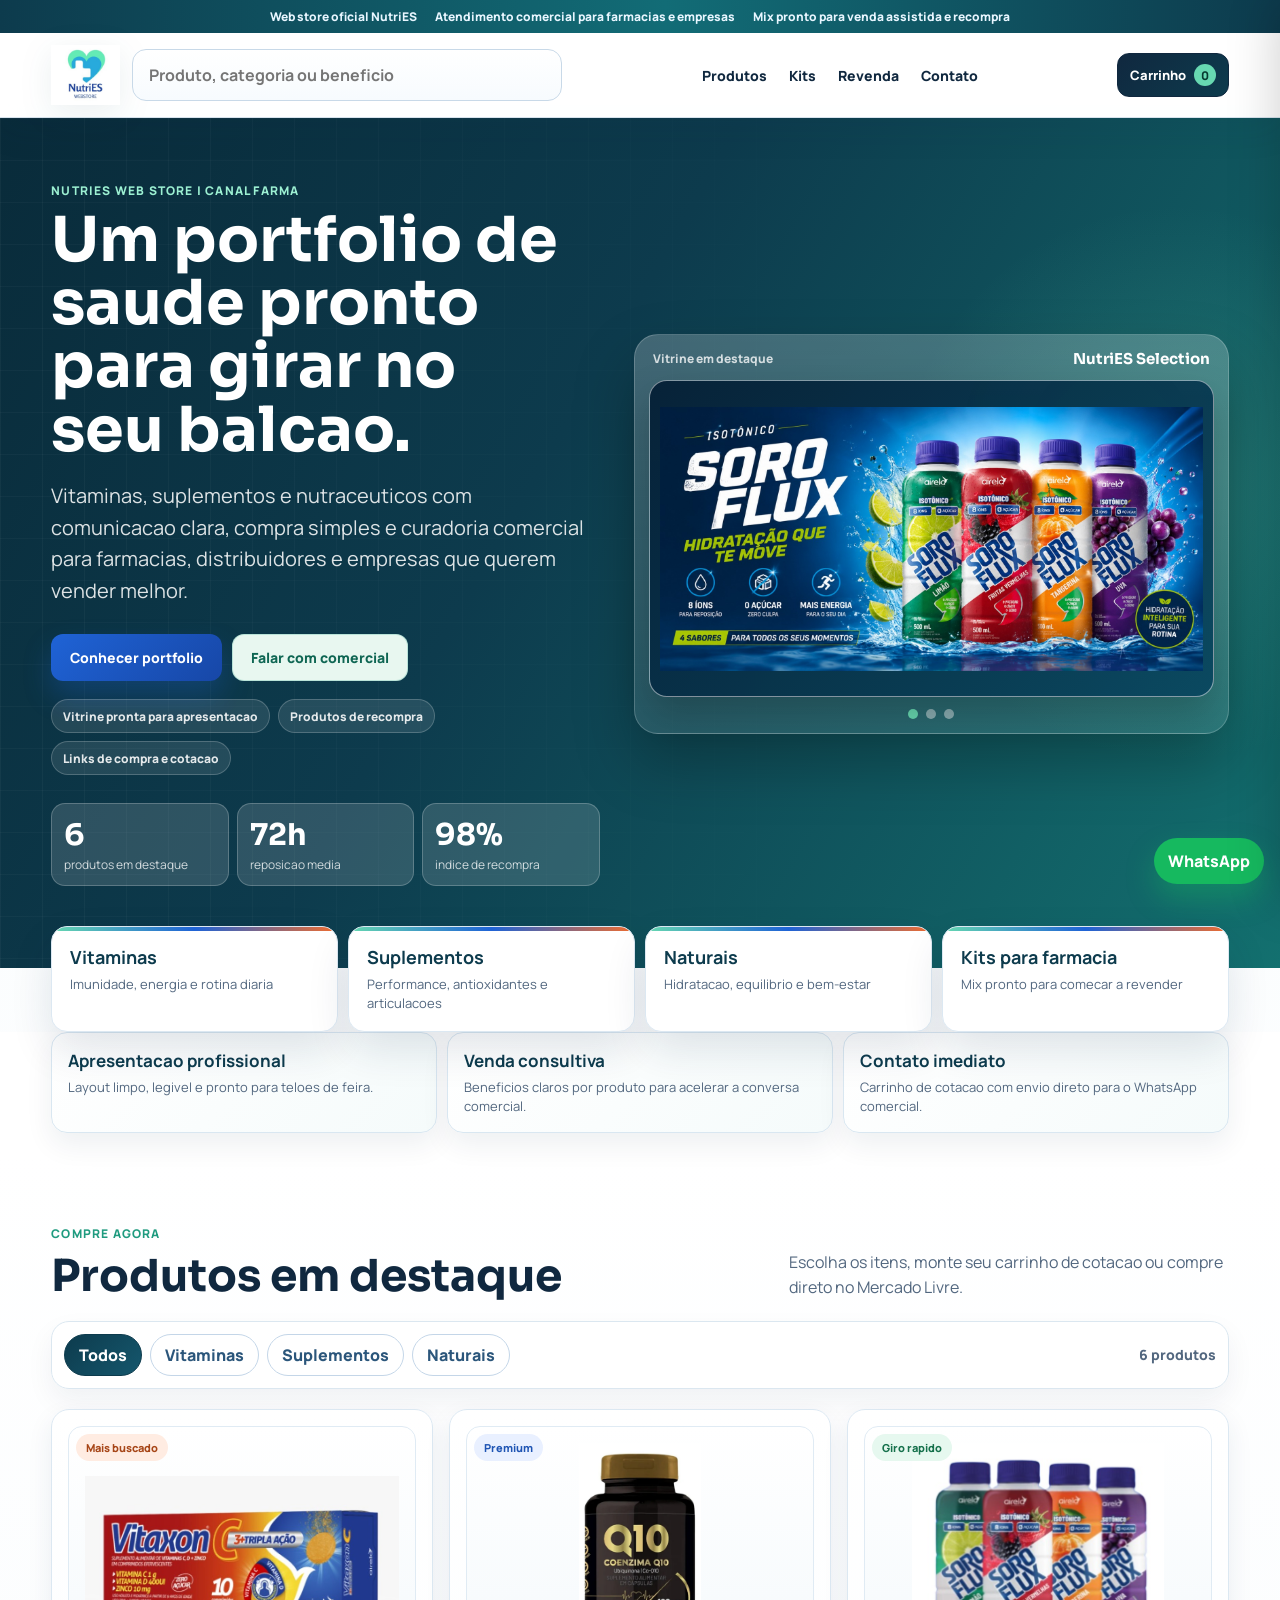
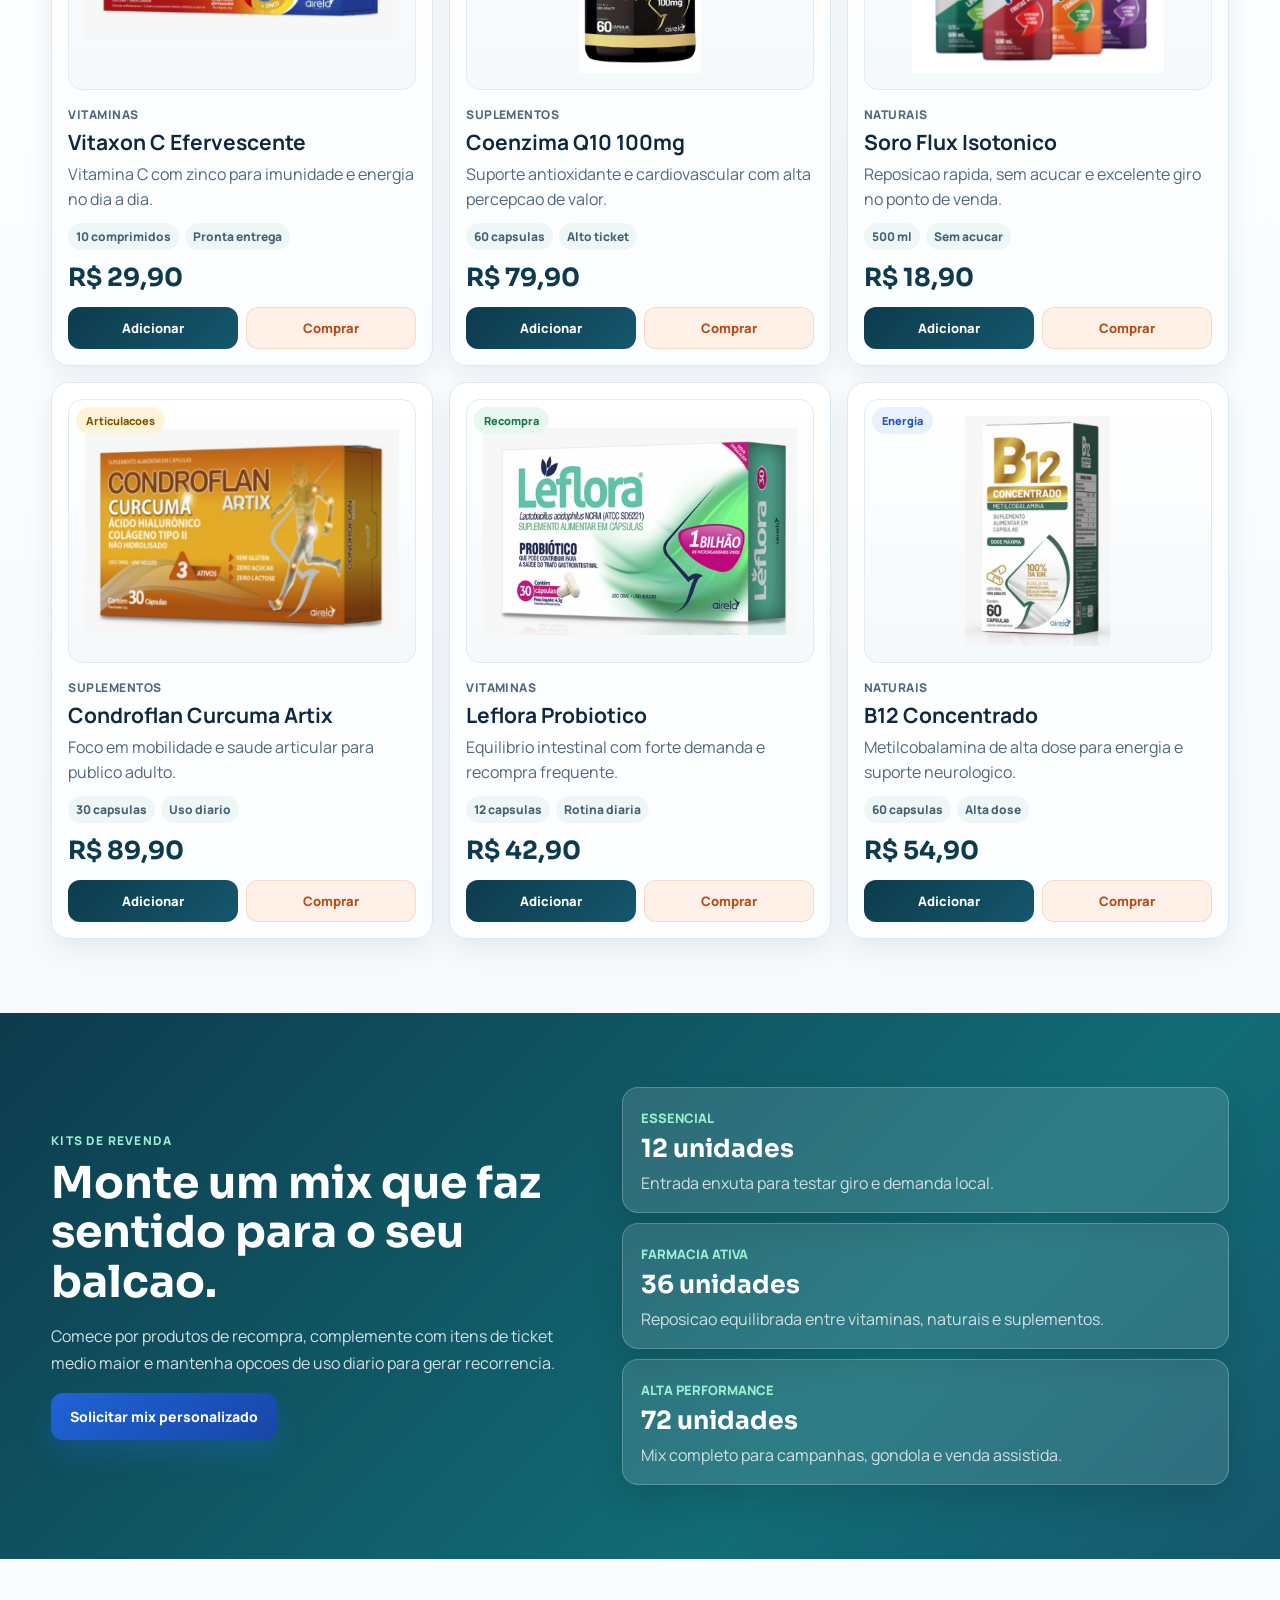
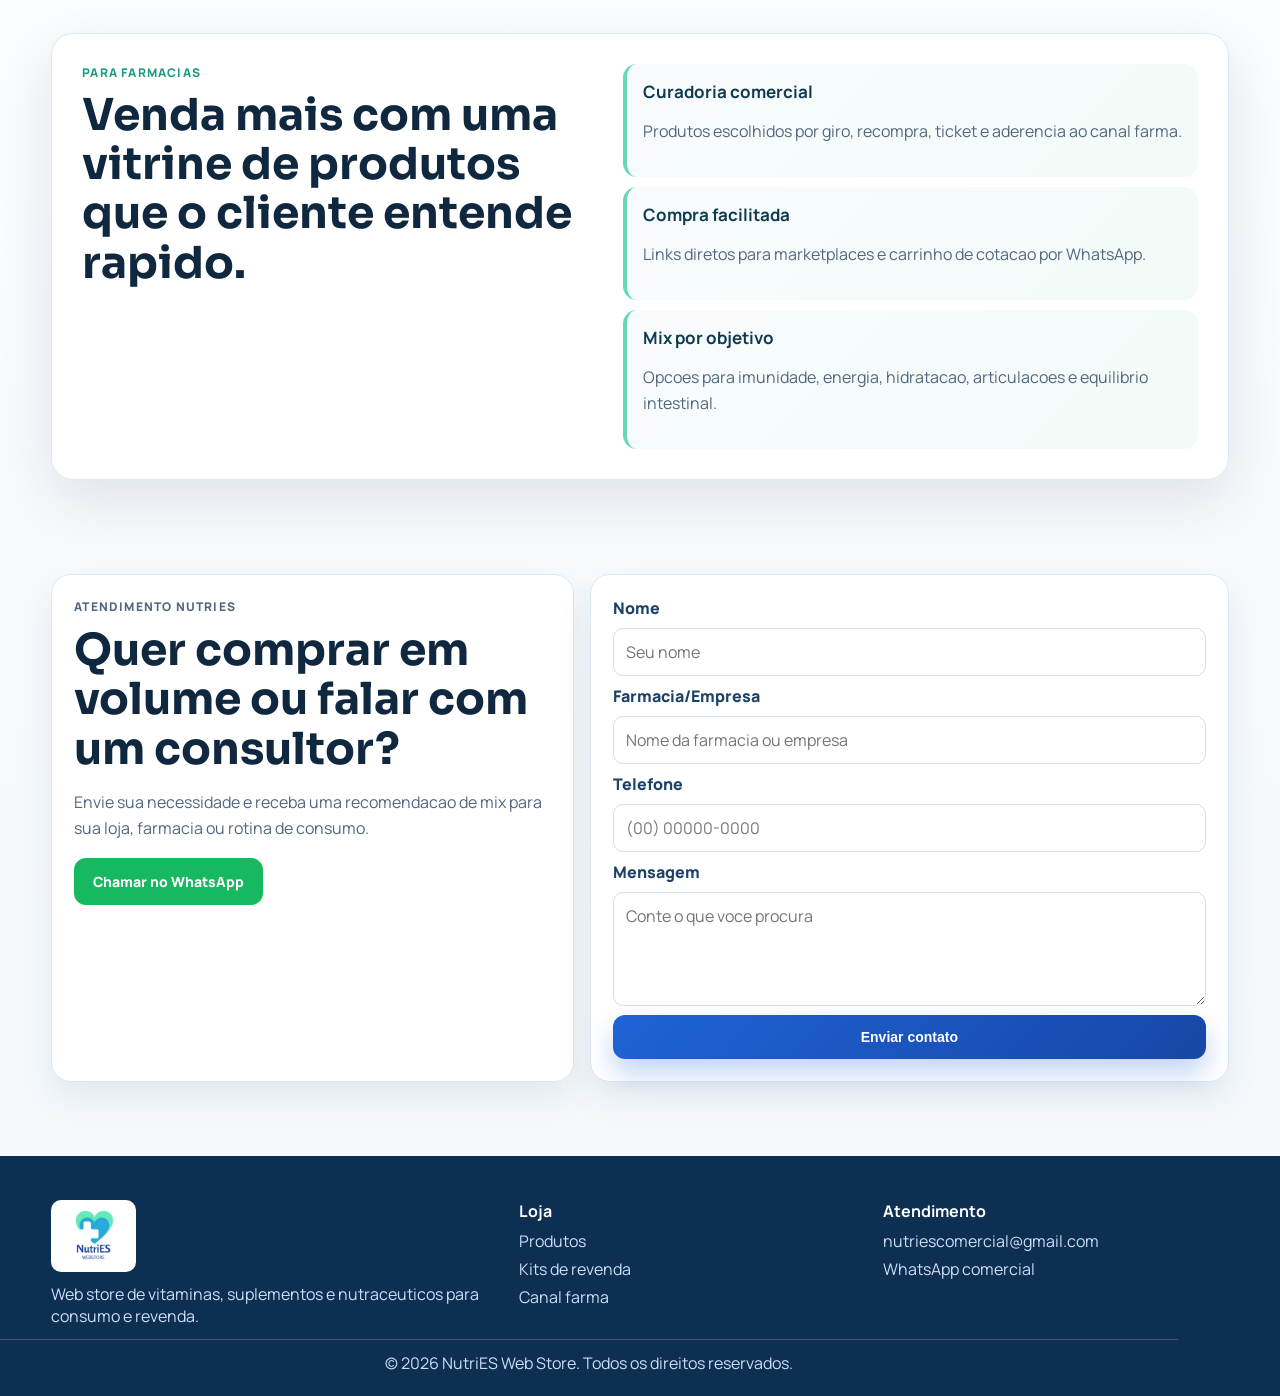
==== commit b3661e4f: "Simplify hero showcase background" ====
--- a/index.html
+++ b/index.html
@@ -112,9 +112,6 @@
               <button class="banner-dot" data-slide="1" aria-label="Slide 2"></button>
               <button class="banner-dot" data-slide="2" aria-label="Slide 3"></button>
             </div>
-            <div class="showcase-foot">
-              <span>Material pensado para leitura rapida em feiras, reunioes e negociacoes B2B.</span>
-            </div>
           </div>
         </div>
       </div>
--- a/styles.css
+++ b/styles.css
@@ -193,14 +193,13 @@
 .hero-store::after {
   content: "";
   position: absolute;
-  width: 52%;
-  height: 100%;
-  right: 0;
-  top: 0;
-  background:
-    linear-gradient(90deg, transparent, rgba(255, 255, 255, .08)),
-    url("assets/banner-2.jpeg") center/cover;
-  opacity: .12;
+  width: 44%;
+  height: 70%;
+  right: -14%;
+  top: 8%;
+  border-radius: 999px;
+  background: radial-gradient(circle, rgba(103, 216, 177, .22), transparent 68%);
+  opacity: .9;
 }
 
 .hero-store-grid {
@@ -311,8 +310,7 @@
   backdrop-filter: blur(12px);
 }
 
-.showcase-head,
-.showcase-foot {
+.showcase-head {
   display: flex;
   align-items: center;
   justify-content: space-between;
@@ -320,8 +318,7 @@
   padding: 0 4px 12px;
 }
 
-.showcase-head span,
-.showcase-foot span {
+.showcase-head span {
   color: rgba(255, 255, 255, .78);
   font-size: 12px;
   font-weight: 800;
@@ -331,12 +328,6 @@
   color: #fff;
   font-family: Sora, sans-serif;
   font-size: 15px;
-}
-
-.showcase-foot {
-  padding: 12px 4px 0;
-  justify-content: center;
-  text-align: center;
 }
 
 .banner-slider {
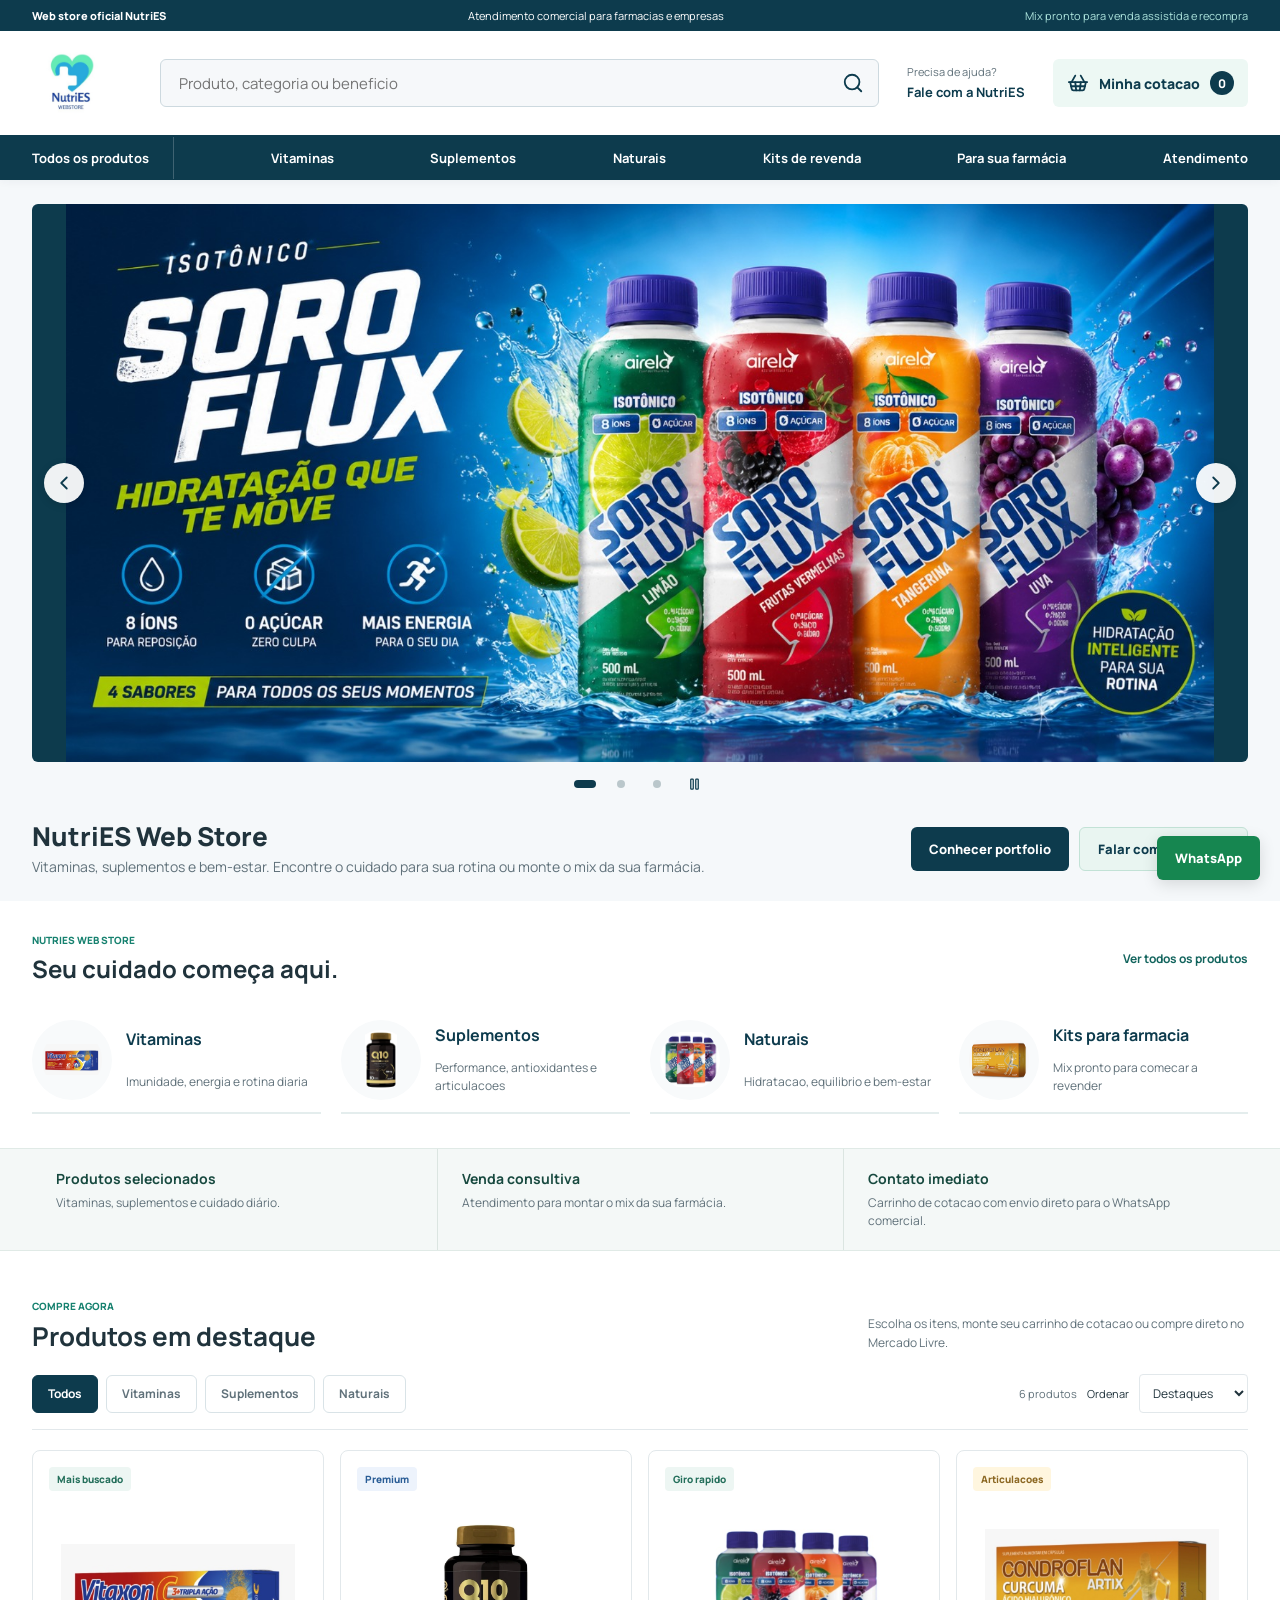
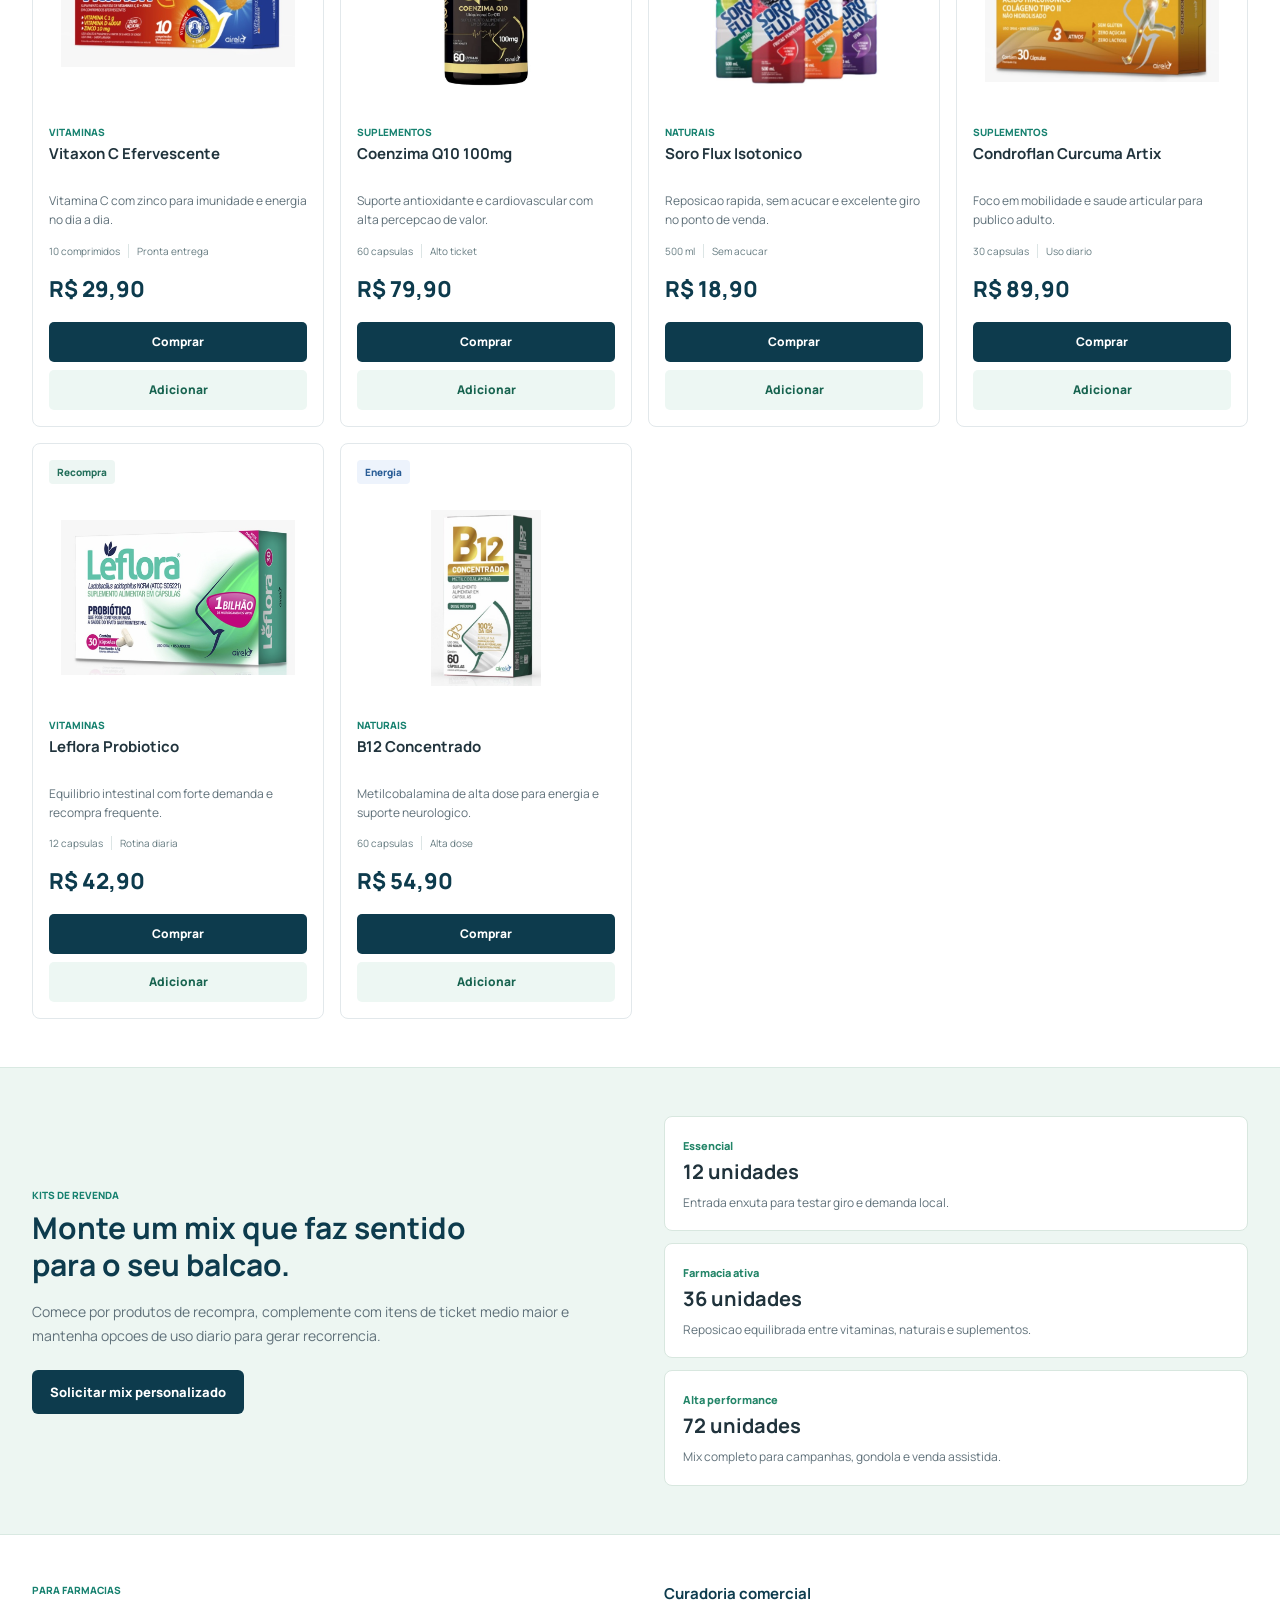
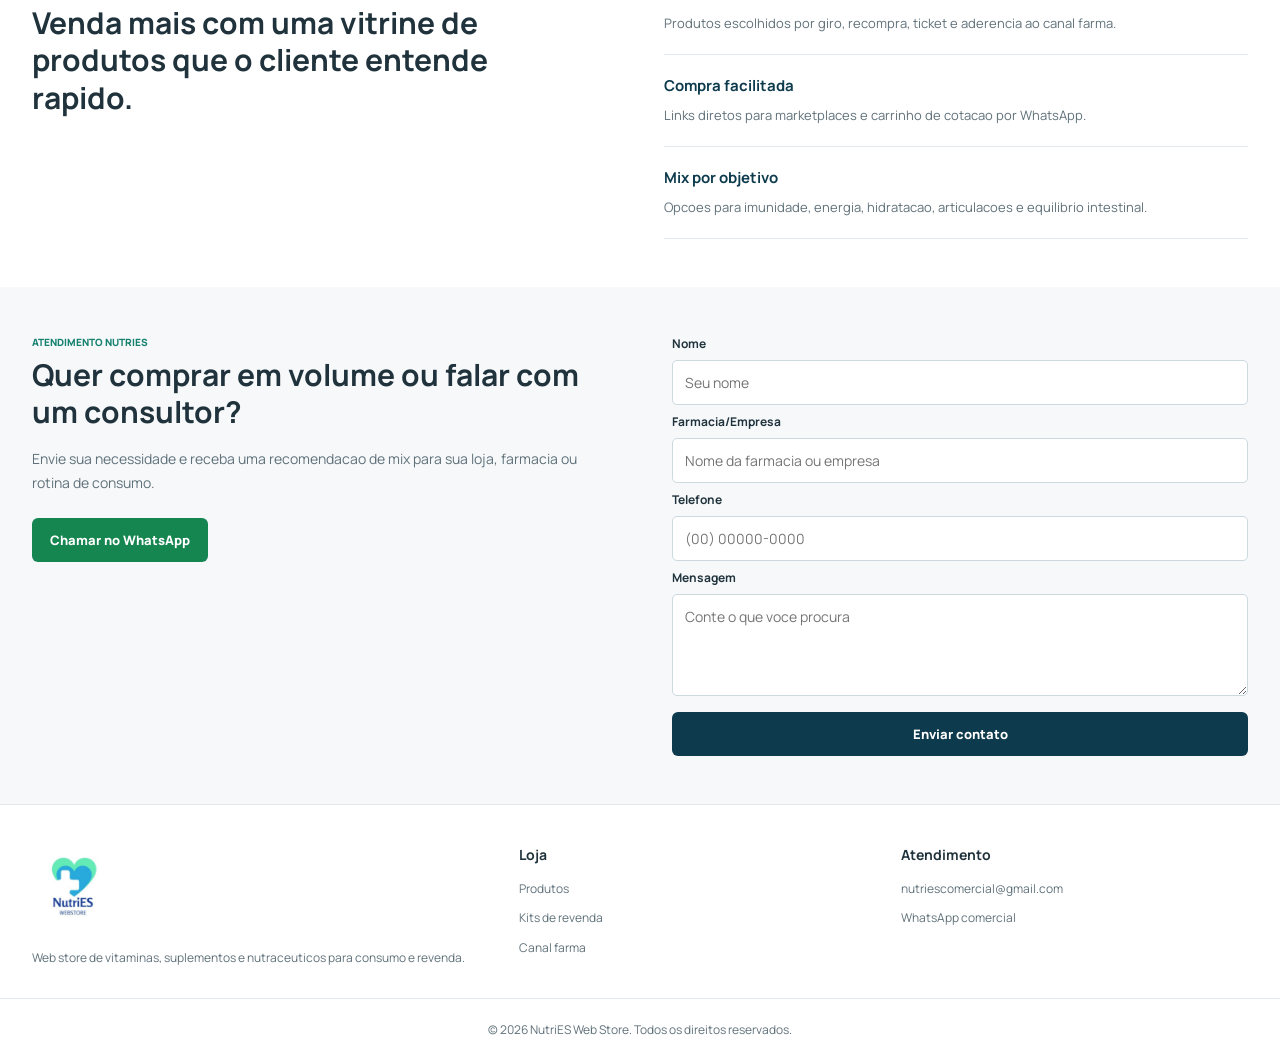
==== commit 3102af3e: "Redesign NutriES with pharmacy storefront navigation and product shelves" ====
--- a/index.html
+++ b/index.html
@@ -30,7 +30,7 @@
         "@type": "ContactPoint",
         "contactType": "sales",
         "email": "nutriescomercial@gmail.com",
-        "telephone": "+55-27-99999-9999"
+        "telephone": "+55-27-99904-7362"
       }
     }
   </script>
@@ -57,17 +57,21 @@
 
       <button class="menu-toggle" aria-label="Abrir menu" aria-expanded="false">Menu</button>
 
-      <nav class="menu" aria-label="Principal">
-        <a href="#produtos">Produtos</a>
-        <a href="#kits">Kits</a>
-        <a href="#revenda">Revenda</a>
-        <a href="#contato">Contato</a>
-      </nav>
+      <a class="header-contact" href="https://wa.me/5527999047362" target="_blank" rel="noopener noreferrer">Precisa de ajuda?<strong>Fale com a NutriES</strong></a>
 
       <button class="cart-button" type="button" aria-label="Abrir carrinho">
         Carrinho <span class="cart-count">0</span>
       </button>
     </div>
+    <nav class="menu" aria-label="Departamentos"><div class="container department-links">
+      <a href="#produtos" data-filter-link="all">Todos os produtos</a>
+      <a href="#produtos" data-filter-link="vitaminas">Vitaminas</a>
+      <a href="#produtos" data-filter-link="suplementos">Suplementos</a>
+      <a href="#produtos" data-filter-link="naturais">Naturais</a>
+      <a href="#kits">Kits de revenda</a>
+      <a href="#revenda">Para sua farm&#225;cia</a>
+      <a href="#contato">Atendimento</a>
+    </div></nav>
   </header>
 
   <main id="home">
@@ -75,33 +79,18 @@
       <div class="container hero-store-grid">
         <div class="hero-copy reveal-up">
           <p class="eyebrow">NUTRIES WEB STORE | CANAL FARMA</p>
-          <h1>Um portfolio de saude pronto para girar no seu balcao.</h1>
-          <p class="subheadline">Vitaminas, suplementos e nutraceuticos com comunicacao clara, compra simples e curadoria comercial para farmacias, distribuidores e empresas que querem vender melhor.</p>
+          <h1>NutriES Web Store</h1>
+          <p class="subheadline">Vitaminas, suplementos e bem-estar. Encontre o cuidado para sua rotina ou monte o mix da sua farm&#225;cia.</p>
 
           <div class="hero-actions">
             <a class="btn btn-primary" href="#produtos">Conhecer portfolio</a>
             <a class="btn btn-secondary" href="#contato">Falar com comercial</a>
           </div>
 
-          <div class="hero-proof" aria-label="Diferenciais comerciais">
-            <span>Vitrine pronta para apresentacao</span>
-            <span>Produtos de recompra</span>
-            <span>Links de compra e cotacao</span>
-          </div>
-
-          <div class="store-stats" aria-label="Indicadores da loja">
-            <article><strong>6</strong><span>produtos em destaque</span></article>
-            <article><strong>72h</strong><span>reposicao media</span></article>
-            <article><strong>98%</strong><span>indice de recompra</span></article>
-          </div>
         </div>
 
         <div class="hero-showcase reveal-up">
           <div class="showcase-card">
-            <div class="showcase-head">
-              <span>Vitrine em destaque</span>
-              <strong>NutriES Selection</strong>
-            </div>
             <div class="banner-slider" aria-label="Destaques de produtos">
               <img class="banner-slide is-active" src="assets/banner-1.jpeg" alt="Destaque NutriES 1" loading="eager" />
               <img class="banner-slide" src="assets/banner-2.jpeg" alt="Destaque NutriES 2" loading="lazy" />
@@ -118,20 +107,25 @@
     </section>
 
     <section class="category-strip">
+      <div class="container category-title"><div><p class="eyebrow">NUTRIES WEB STORE</p><h2>Seu cuidado come&#231;a aqui.</h2></div><a href="#produtos">Ver todos os produtos</a></div>
       <div class="container category-grid">
         <a href="#produtos" data-filter-link="vitaminas">
+          <img src="assets/produto-vendas-1.jpeg" alt="" loading="lazy" />
           <strong>Vitaminas</strong>
           <span>Imunidade, energia e rotina diaria</span>
         </a>
         <a href="#produtos" data-filter-link="suplementos">
+          <img src="assets/produto-vendas-2.jpeg" alt="" loading="lazy" />
           <strong>Suplementos</strong>
           <span>Performance, antioxidantes e articulacoes</span>
         </a>
         <a href="#produtos" data-filter-link="naturais">
+          <img src="assets/produto-vendas-3.jpeg" alt="" loading="lazy" />
           <strong>Naturais</strong>
           <span>Hidratacao, equilibrio e bem-estar</span>
         </a>
         <a href="#kits">
+          <img src="assets/produto-vendas-4.jpeg" alt="" loading="lazy" />
           <strong>Kits para farmacia</strong>
           <span>Mix pronto para comecar a revender</span>
         </a>
@@ -141,12 +135,12 @@
     <section class="fair-strip" aria-label="Argumentos para feira">
       <div class="container fair-grid">
         <article>
-          <strong>Apresentacao profissional</strong>
-          <span>Layout limpo, legivel e pronto para teloes de feira.</span>
+          <strong>Produtos selecionados</strong>
+          <span>Vitaminas, suplementos e cuidado di&#225;rio.</span>
         </article>
         <article>
           <strong>Venda consultiva</strong>
-          <span>Beneficios claros por produto para acelerar a conversa comercial.</span>
+          <span>Atendimento para montar o mix da sua farm&#225;cia.</span>
         </article>
         <article>
           <strong>Contato imediato</strong>
@@ -166,14 +160,16 @@
         </div>
 
         <div class="store-toolbar reveal-up">
-          <div class="filters" role="tablist" aria-label="Filtrar produtos">
+          <div class="filters" role="group" aria-label="Filtrar produtos">
             <button class="filter is-active" data-filter="all">Todos</button>
             <button class="filter" data-filter="vitaminas">Vitaminas</button>
             <button class="filter" data-filter="suplementos">Suplementos</button>
             <button class="filter" data-filter="naturais">Naturais</button>
           </div>
           <div class="catalog-meta">
-            <span class="result-count">6 produtos</span>
+            <span class="result-count" aria-live="polite">6 produtos</span>
+            <label for="catalogSort">Ordenar</label>
+            <select id="catalogSort"><option value="featured">Destaques</option><option value="price-asc">Menor pre&#231;o</option><option value="price-desc">Maior pre&#231;o</option><option value="name">Nome: A a Z</option></select>
           </div>
         </div>
 
@@ -337,7 +333,7 @@
           <p class="eyebrow">ATENDIMENTO NUTRIES</p>
           <h2>Quer comprar em volume ou falar com um consultor?</h2>
           <p>Envie sua necessidade e receba uma recomendacao de mix para sua loja, farmacia ou rotina de consumo.</p>
-          <a class="btn btn-whatsapp" href="https://wa.me/5527999999999" target="_blank" rel="noopener noreferrer">Chamar no WhatsApp</a>
+          <a class="btn btn-whatsapp" href="https://wa.me/5527999047362" target="_blank" rel="noopener noreferrer">Chamar no WhatsApp</a>
         </article>
 
         <form class="contact-form reveal-up" action="#" method="post">
@@ -373,12 +369,12 @@
       </div>
       <div class="cart-summary">
         <div><span>Subtotal estimado</span><strong class="cart-total">R$ 0,00</strong></div>
-        <a class="btn btn-whatsapp cart-whatsapp" href="https://wa.me/5527999999999" target="_blank" rel="noopener noreferrer">Enviar cotacao</a>
+        <a class="btn btn-whatsapp cart-whatsapp" href="https://wa.me/5527999047362" target="_blank" rel="noopener noreferrer">Enviar cotacao</a>
       </div>
     </div>
   </aside>
 
-  <a class="whatsapp-float" href="https://wa.me/5527999999999" target="_blank" rel="noopener noreferrer" aria-label="Falar no WhatsApp">WhatsApp</a>
+  <a class="whatsapp-float" href="https://wa.me/5527999047362" target="_blank" rel="noopener noreferrer" aria-label="Falar no WhatsApp">WhatsApp</a>
 
   <footer class="site-footer">
     <div class="container footer-grid">
@@ -395,12 +391,13 @@
       <div>
         <h4>Atendimento</h4>
         <a href="mailto:nutriescomercial@gmail.com">nutriescomercial@gmail.com</a>
-        <a href="https://wa.me/5527999999999" target="_blank" rel="noopener noreferrer">WhatsApp comercial</a>
+        <a href="https://wa.me/5527999047362" target="_blank" rel="noopener noreferrer">WhatsApp comercial</a>
       </div>
     </div>
     <p class="copy">&copy; 2026 NutriES Web Store. Todos os direitos reservados.</p>
   </footer>
 
+  <script src="assets/lucide.min.js"></script>
   <script src="script.js"></script>
 </body>
 </html>
--- a/styles.css
+++ b/styles.css
@@ -1,1038 +1,1216 @@
-:root {
-  --petrol: #0d3b4d;
-  --petrol-2: #15576d;
-  --mint: #67d8b1;
-  --mint-dark: #15997f;
-  --blue: #1f63d6;
-  --coral: #ef6c2f;
-  --amber: #f3b23f;
-  --ink: #10283f;
-  --text: #52677f;
-  --soft: #f4f8fb;
-  --surface: #ffffff;
-  --line: #dce8f2;
-  --shadow: 0 18px 42px rgba(17, 42, 70, .12);
-}
-
-* { box-sizing: border-box; }
-html { scroll-behavior: smooth; }
-body {
-  margin: 0;
-  font-family: Manrope, sans-serif;
-  color: var(--ink);
-  background:
-    linear-gradient(180deg, #f7fbfd 0%, #ffffff 38%, #f4f8fb 100%);
-}
-
-body.cart-open { overflow: hidden; }
-
-.container { width: min(1200px, 92vw); margin: 0 auto; }
-.section { padding: 74px 0; }
-
-.announcement {
-  background: linear-gradient(90deg, #0d3b4d, #126c76 52%, #0d3b4d);
-  color: #e8f6ff;
-  font-size: 12px;
-  font-weight: 800;
-}
-
-.announcement-inner {
-  display: flex;
-  justify-content: center;
-  gap: 18px;
-  padding: 8px 0;
-  text-align: center;
-}
-
-.announcement-inner span:not(:first-child) { display: none; }
-
-.site-header {
-  position: sticky;
-  top: 0;
-  z-index: 30;
-  border-bottom: 1px solid rgba(207, 221, 234, .82);
-  background: rgba(255, 255, 255, .92);
-  backdrop-filter: blur(18px);
-  box-shadow: 0 12px 34px rgba(17, 42, 70, .08);
-}
-
-.nav {
-  display: grid;
-  grid-template-columns: auto 1fr auto;
-  align-items: center;
-  gap: 12px;
-  padding: 12px 0;
-}
-
-.brand img {
-  height: 60px;
-  width: auto;
-  display: block;
-  object-fit: contain;
-  filter: drop-shadow(0 8px 16px rgba(13, 59, 77, .08));
-}
-
-.store-search {
-  grid-column: 1 / -1;
-  order: 4;
-  position: relative;
-  display: block;
-}
-
-.store-search span {
-  position: absolute;
-  width: 1px;
-  height: 1px;
-  overflow: hidden;
-  clip: rect(0, 0, 0, 0);
-}
-
-.store-search input {
-  width: 100%;
-  border: 1px solid #c8d9e8;
-  border-radius: 14px;
-  background: linear-gradient(180deg, #ffffff, #f7fbfe);
-  padding: 14px 16px;
-  color: var(--ink);
-  font: inherit;
-  font-weight: 700;
-  box-shadow: inset 0 1px 0 rgba(255, 255, 255, .9);
-}
-
-.menu-toggle,
-.cart-button,
-.cart-close {
-  border: 1px solid #cfddea;
-  background: #fff;
-  color: var(--petrol);
-  border-radius: 12px;
-  padding: 10px 12px;
-  font: inherit;
-  font-size: 13px;
-  font-weight: 800;
-  cursor: pointer;
-}
-
-.cart-button {
-  background: linear-gradient(135deg, #10283f, #0d3b4d);
-  color: #fff;
-  border-color: #10283f;
-  display: inline-flex;
-  align-items: center;
-  gap: 8px;
-}
-
-.cart-count {
-  min-width: 22px;
-  height: 22px;
-  display: inline-flex;
-  align-items: center;
-  justify-content: center;
-  border-radius: 999px;
-  background: var(--mint);
-  color: #073a30;
-  font-size: 12px;
-}
-
-.menu {
-  grid-column: 1 / -1;
-  display: none;
-  flex-direction: column;
-  gap: 10px;
-  padding: 8px 0 4px;
-}
-
-.menu.is-open { display: flex; }
-
-.menu a {
-  text-decoration: none;
-  color: var(--ink);
-  font-weight: 800;
-  font-size: 14px;
-}
-
-.btn {
-  border: 0;
-  border-radius: 12px;
-  padding: 14px 19px;
-  text-decoration: none;
-  font-weight: 900;
-  font-size: 14px;
-  display: inline-flex;
-  align-items: center;
-  justify-content: center;
-  cursor: pointer;
-  transition: transform .2s ease, box-shadow .25s ease, background .25s ease;
-}
-
-.btn:hover { transform: translateY(-2px); }
-.btn-primary { background: linear-gradient(135deg, #1f63d6, #1747a7); color: #fff; box-shadow: 0 14px 28px rgba(31, 99, 214, .28); }
-.btn-secondary { background: #e8f7f0; color: #0f6653; box-shadow: inset 0 0 0 1px rgba(21, 153, 127, .22); }
-.btn-whatsapp { background: #16b95f; color: #fff; }
-
-.hero-store {
-  position: relative;
-  overflow: hidden;
-  padding: 64px 0 82px;
-  background:
-    linear-gradient(120deg, #092b3a 0%, #0d3b4d 42%, #13706f 100%);
-  color: #fff;
-}
-
-.hero-store::before {
-  content: "";
-  position: absolute;
-  inset: 0;
-  background:
-    linear-gradient(90deg, rgba(255, 255, 255, .055) 1px, transparent 1px),
-    linear-gradient(180deg, rgba(255, 255, 255, .045) 1px, transparent 1px);
-  background-size: 42px 42px;
-  mask-image: linear-gradient(90deg, rgba(0, 0, 0, .7), transparent 72%);
-}
-
-.hero-store::after {
-  content: "";
-  position: absolute;
-  width: 44%;
-  height: 70%;
-  right: -14%;
-  top: 8%;
-  border-radius: 999px;
-  background: radial-gradient(circle, rgba(103, 216, 177, .22), transparent 68%);
-  opacity: .9;
-}
-
-.hero-store-grid {
-  position: relative;
-  z-index: 1;
-  display: grid;
-  gap: 34px;
-  align-items: center;
-}
-
-.eyebrow {
-  margin: 0 0 10px;
-  color: #1f9b7f;
-  font-weight: 900;
-  font-size: 12px;
-  letter-spacing: .1em;
-}
-
-.hero-store .eyebrow { color: #9cf0d2; }
-h1, h2, h3, h4 { margin: 0; }
-
-.hero-store h1 {
-  font-family: Sora, sans-serif;
-  font-size: clamp(36px, 5.4vw, 62px);
-  line-height: 1.02;
-  max-width: 720px;
-  text-wrap: balance;
-}
-
-.subheadline {
-  margin: 18px 0 0;
-  color: rgba(255, 255, 255, .86);
-  font-size: clamp(17px, 1.6vw, 20px);
-  line-height: 1.58;
-  max-width: 680px;
-}
-
-.hero-actions {
-  margin: 28px 0 0;
-  display: flex;
-  flex-wrap: wrap;
-  gap: 10px;
-}
-
-.hero-proof {
-  margin-top: 18px;
-  display: flex;
-  flex-wrap: wrap;
-  gap: 8px;
-}
-
-.hero-proof span {
-  display: inline-flex;
-  align-items: center;
-  min-height: 34px;
-  border: 1px solid rgba(255, 255, 255, .2);
-  border-radius: 999px;
-  background: rgba(255, 255, 255, .1);
-  color: rgba(255, 255, 255, .88);
-  padding: 7px 11px;
-  font-size: 12px;
-  font-weight: 900;
-  backdrop-filter: blur(8px);
-}
-
-.store-stats {
-  margin-top: 28px;
-  display: grid;
-  grid-template-columns: repeat(3, 1fr);
-  gap: 8px;
-  max-width: 560px;
-}
-
-.store-stats article {
-  border: 1px solid rgba(255, 255, 255, .22);
-  background: rgba(255, 255, 255, .14);
-  border-radius: 14px;
-  padding: 12px;
-  backdrop-filter: blur(8px);
-}
-
-.store-stats strong {
-  display: block;
-  font-family: Sora, sans-serif;
-  font-size: clamp(21px, 4vw, 30px);
-  color: #fff;
-}
-
-.store-stats span {
-  display: block;
-  margin-top: 2px;
-  color: rgba(255, 255, 255, .78);
-  font-size: 12px;
-}
-
-.hero-showcase {
-  width: 100%;
-  min-width: 0;
-}
-
-.showcase-card {
-  border: 1px solid rgba(255, 255, 255, .2);
-  border-radius: 24px;
-  padding: 14px;
-  background:
-    linear-gradient(180deg, rgba(255, 255, 255, .22), rgba(255, 255, 255, .1));
-  box-shadow: 0 28px 60px rgba(0, 0, 0, .26);
-  backdrop-filter: blur(12px);
-}
-
-.showcase-head {
-  display: flex;
-  align-items: center;
-  justify-content: space-between;
-  gap: 12px;
-  padding: 0 4px 12px;
-}
-
-.showcase-head span {
-  color: rgba(255, 255, 255, .78);
-  font-size: 12px;
-  font-weight: 800;
-}
-
-.showcase-head strong {
-  color: #fff;
-  font-family: Sora, sans-serif;
-  font-size: 15px;
-}
-
-.banner-slider {
-  position: relative;
-  width: 100%;
-  aspect-ratio: 16 / 9;
-  min-height: 240px;
-  max-height: 410px;
-  border-radius: 18px;
-  overflow: hidden;
-  border: 1px solid rgba(255, 255, 255, .5);
-  box-shadow: 0 18px 38px rgba(0, 0, 0, .22);
-  background:
-    linear-gradient(135deg, rgba(5, 31, 54, .96), rgba(10, 71, 95, .96)),
-    radial-gradient(circle at 82% 18%, rgba(103, 216, 177, .28), transparent 34%);
-}
-
-.banner-slide {
-  position: absolute;
-  inset: 10px;
-  width: calc(100% - 20px);
-  height: calc(100% - 20px);
-  object-fit: contain;
-  object-position: center;
-  border-radius: 12px;
-  opacity: 0;
-  transition: opacity .7s ease;
-}
-
-.banner-slide.is-active { opacity: 1; }
-
-.banner-dots {
-  margin-top: 12px;
-  display: flex;
-  justify-content: center;
-  gap: 8px;
-}
-
-.banner-dot {
-  width: 10px;
-  height: 10px;
-  border-radius: 50%;
-  border: 0;
-  background: rgba(255, 255, 255, .45);
-  cursor: pointer;
-  padding: 0;
-}
-
-.banner-dot.is-active { background: var(--mint); }
-
-.category-strip {
-  margin-top: -42px;
-  position: relative;
-  z-index: 2;
-}
-
-.category-grid {
-  display: grid;
-  gap: 10px;
-}
-
-.category-grid a {
-  display: block;
-  position: relative;
-  overflow: hidden;
-  min-height: 94px;
-  padding: 18px;
-  background: #fff;
-  border: 1px solid var(--line);
-  border-radius: 16px;
-  text-decoration: none;
-  box-shadow: var(--shadow);
-  transition: transform .2s ease, border-color .2s ease, box-shadow .2s ease;
-}
-
-.category-grid a::before {
-  content: "";
-  position: absolute;
-  inset: 0 0 auto;
-  height: 4px;
-  background: linear-gradient(90deg, var(--mint), var(--blue), var(--coral));
-}
-
-.category-grid a:hover {
-  transform: translateY(-4px);
-  border-color: #bdd4e9;
-  box-shadow: 0 22px 42px rgba(17, 42, 70, .14);
-}
-
-.category-grid strong {
-  display: block;
-  color: var(--petrol);
-  font-size: 18px;
-}
-
-.category-grid span {
-  display: block;
-  margin-top: 6px;
-  color: var(--text);
-  font-size: 13px;
-  line-height: 1.45;
-}
-
-.fair-strip {
-  padding: 0 0 18px;
-  background: #ffffff;
-}
-
-.fair-grid {
-  display: grid;
-  gap: 10px;
-}
-
-.fair-grid article {
-  min-height: 86px;
-  border: 1px solid #d9e7f1;
-  border-radius: 16px;
-  background:
-    linear-gradient(135deg, #ffffff, #f5fbfb);
-  padding: 16px;
-  box-shadow: 0 12px 28px rgba(17, 42, 70, .07);
-}
-
-.fair-grid strong {
-  display: block;
-  color: var(--petrol);
-  font-size: 17px;
-}
-
-.fair-grid span {
-  display: block;
-  margin-top: 6px;
-  color: var(--text);
-  line-height: 1.45;
-  font-size: 13px;
-}
-
-.section-head {
-  display: grid;
-  gap: 12px;
-  align-items: end;
-}
-
-.section-head h2,
-.kit-copy h2,
-.reseller-grid h2,
-.contact-cta h2,
-.cart-head h2 {
-  font-family: Sora, sans-serif;
-  font-size: clamp(27px, 4.1vw, 44px);
-  line-height: 1.12;
-}
-
-.section-head > p {
-  margin: 0;
-  color: var(--text);
-  line-height: 1.6;
-}
-
-.section-products {
-  background:
-    linear-gradient(180deg, #ffffff 0%, #f6fafd 100%);
-}
-
-.store-toolbar {
-  margin-top: 20px;
-  display: grid;
-  gap: 12px;
-  border: 1px solid #dbe7f0;
-  border-radius: 18px;
-  background: rgba(255, 255, 255, .8);
-  padding: 12px;
-  box-shadow: 0 12px 28px rgba(17, 42, 70, .06);
-}
-
-.filters {
-  display: flex;
-  flex-wrap: wrap;
-  gap: 8px;
-}
-
-.filter {
-  border: 1px solid #c4d6e8;
-  background: #fff;
-  color: #2b567b;
-  border-radius: 999px;
-  padding: 9px 14px;
-  font: inherit;
-  font-weight: 800;
-  cursor: pointer;
-}
-
-.filter.is-active {
-  background: linear-gradient(135deg, var(--petrol), var(--petrol-2));
-  color: #fff;
-  border-color: var(--petrol);
-}
-
-.catalog-meta {
-  color: var(--text);
-  font-weight: 800;
-  font-size: 14px;
-}
-
-.products-grid {
-  margin-top: 20px;
-  display: grid;
-  gap: 16px;
-}
-
-.product-card {
-  position: relative;
-  display: flex;
-  flex-direction: column;
-  min-height: 100%;
-  overflow: hidden;
-  background:
-    linear-gradient(180deg, #ffffff 0%, #fbfdff 100%);
-  border: 1px solid var(--line);
-  border-radius: 18px;
-  padding: 16px;
-  box-shadow: 0 10px 26px rgba(22, 45, 84, .08);
-  transition: transform .2s ease, box-shadow .25s ease, border-color .25s ease;
-}
-
-.product-card.is-hidden { display: none; }
-
-.product-card:hover {
-  transform: translateY(-5px);
-  border-color: #b9d1e8;
-  box-shadow: 0 24px 42px rgba(18, 43, 79, .16);
-}
-
-.product-badge {
-  position: absolute;
-  top: 24px;
-  left: 24px;
-  z-index: 1;
-  border-radius: 999px;
-  background: #ffece2;
-  color: #a74618;
-  padding: 6px 10px;
-  font-size: 11px;
-  font-weight: 900;
-}
-
-.badge-blue { background: #e9f0ff; color: #1f55b4; }
-.badge-green { background: #e6f8ef; color: #16714c; }
-.badge-amber { background: #fff4d8; color: #805200; }
-
-.product-card img {
-  width: 100%;
-  aspect-ratio: 1 / .76;
-  object-fit: contain;
-  background:
-    linear-gradient(180deg, #ffffff, #f4f9fc);
-  border: 1px solid #e0ebf4;
-  border-radius: 14px;
-  padding: 16px;
-  margin-bottom: 16px;
-}
-
-.product-info {
-  display: flex;
-  flex-direction: column;
-  flex: 1;
-}
-
-.product-category {
-  margin: 0 0 5px;
-  color: var(--mint-dark);
-  font-weight: 900;
-  font-size: 12px;
-  text-transform: uppercase;
-  letter-spacing: .04em;
-}
-
-.product-card h3 { font-size: 21px; line-height: 1.18; }
-.product-card p { color: var(--text); line-height: 1.52; }
-.product-info > p:not(.product-category) { margin: 8px 0 0; }
-
-.product-meta {
-  margin-top: auto;
-  padding-top: 12px;
-  display: flex;
-  flex-wrap: wrap;
-  gap: 6px;
-}
-
-.product-meta span {
-  border-radius: 999px;
-  background: #eef7f6;
-  color: #456176;
-  padding: 5px 8px;
-  font-size: 12px;
-  font-weight: 800;
-}
-
-.price {
-  display: block;
-  margin-top: 12px;
-  font-family: Sora, sans-serif;
-  font-size: 25px;
-  color: var(--petrol);
-}
-
-.product-actions {
-  margin-top: 14px;
-  display: grid;
-  grid-template-columns: 1fr 1fr;
-  gap: 8px;
-}
-
-.product-actions button,
-.product-actions a {
-  width: 100%;
-  border: 0;
-  border-radius: 12px;
-  padding: 12px 8px;
-  font: inherit;
-  font-size: 13px;
-  font-weight: 900;
-  text-align: center;
-  text-decoration: none;
-  cursor: pointer;
-}
-
-.product-actions button { background: linear-gradient(135deg, var(--petrol), var(--petrol-2)); color: #fff; }
-.product-actions a { background: #fff0e8; color: #b34a17; box-shadow: inset 0 0 0 1px rgba(239, 108, 47, .18); }
-
-.empty-state {
-  margin: 28px 0 0;
-  padding: 18px;
-  border: 1px dashed #b8cadb;
-  border-radius: 14px;
-  color: var(--text);
-  background: #fff;
-  text-align: center;
-  font-weight: 800;
-}
-
-.kit-section {
-  background:
-    linear-gradient(135deg, #0d3b4d, #126c76 68%, #15576d);
-  color: #fff;
-}
-
-.kit-section .eyebrow { color: #9cf0d2; }
-.kit-grid {
-  display: grid;
-  gap: 22px;
-  align-items: center;
-}
-
-.kit-copy p:not(.eyebrow) {
-  color: rgba(255, 255, 255, .82);
-  line-height: 1.68;
-  max-width: 620px;
-}
-
-.kit-cards {
-  display: grid;
-  gap: 10px;
-}
-
-.kit-cards article {
-  border: 1px solid rgba(255, 255, 255, .22);
-  background: rgba(255, 255, 255, .12);
-  border-radius: 16px;
-  padding: 18px;
-  box-shadow: 0 16px 34px rgba(0, 0, 0, .12);
-}
-
-.kit-cards span {
-  color: #9cf0d2;
-  font-weight: 900;
-  font-size: 13px;
-  text-transform: uppercase;
-}
-
-.kit-cards strong {
-  display: block;
-  margin-top: 5px;
-  font-family: Sora, sans-serif;
-  font-size: 25px;
-}
-
-.kit-cards p {
-  color: rgba(255, 255, 255, .78);
-  margin: 8px 0 0;
-}
-
-.reseller-grid {
-  display: grid;
-  gap: 20px;
-  background: #fff;
-  border: 1px solid var(--line);
-  border-radius: 22px;
-  padding: 22px;
-  box-shadow: 0 22px 54px rgba(17, 42, 70, .1);
-}
-
-.reseller-list {
-  display: grid;
-  gap: 10px;
-}
-
-.reseller-list article {
-  border-left: 4px solid var(--mint);
-  background: linear-gradient(135deg, #f8fbfe, #f2fbf8);
-  border-radius: 14px;
-  padding: 16px;
-}
-
-.reseller-list strong {
-  display: block;
-  color: var(--petrol);
-  font-size: 17px;
-}
-
-.reseller-list p,
-.contact-cta p {
-  color: var(--text);
-  line-height: 1.62;
-}
-
-.contact-section { padding-top: 20px; }
-.contact-grid {
-  display: grid;
-  gap: 16px;
-}
-
-.contact-cta,
-.contact-form {
-  background: #fff;
-  border: 1px solid var(--line);
-  border-radius: 20px;
-  padding: 22px;
-  box-shadow: 0 16px 34px rgba(22, 45, 84, .08);
-}
-
-.contact-form {
-  display: grid;
-  gap: 9px;
-}
-
-.contact-form label { font-weight: 800; color: #1c4268; }
-.contact-form input,
-.contact-form textarea {
-  width: 100%;
-  border: 1px solid #cfe0f2;
-  border-radius: 10px;
-  padding: 12px;
-  font: inherit;
-}
-
-.cart-drawer {
-  position: fixed;
-  inset: 0;
-  z-index: 60;
-  pointer-events: none;
-  background: rgba(10, 24, 38, 0);
-  transition: background .25s ease;
-}
-
-.cart-drawer.is-open {
-  pointer-events: auto;
-  background: rgba(10, 24, 38, .44);
-}
-
-.cart-panel {
-  position: absolute;
-  top: 0;
-  right: 0;
-  width: min(420px, 92vw);
-  height: 100%;
-  background: #fff;
-  padding: 22px;
-  display: flex;
-  flex-direction: column;
-  transform: translateX(105%);
-  transition: transform .25s ease;
-  box-shadow: -24px 0 48px rgba(0, 0, 0, .18);
-}
-
-.cart-drawer.is-open .cart-panel { transform: translateX(0); }
-
-.cart-head {
-  display: flex;
-  align-items: start;
-  justify-content: space-between;
-  gap: 10px;
-  border-bottom: 1px solid var(--line);
-  padding-bottom: 16px;
-}
-
-.cart-items {
-  flex: 1;
-  overflow: auto;
-  display: grid;
-  align-content: start;
-  gap: 10px;
-  padding: 16px 0;
-}
-
-.cart-empty {
-  color: var(--text);
-  text-align: center;
-  padding: 24px 0;
-}
-
-.cart-item {
-  display: grid;
-  grid-template-columns: 54px 1fr auto;
-  gap: 10px;
-  align-items: center;
-  border: 1px solid var(--line);
-  border-radius: 12px;
-  padding: 8px;
-}
-
-.cart-item img {
-  width: 54px;
-  height: 54px;
-  object-fit: contain;
-  border-radius: 8px;
-  border: 1px solid #e8eef6;
-}
-
-.cart-item strong {
-  display: block;
-  font-size: 14px;
-}
-
-.cart-item span {
-  display: block;
-  margin-top: 3px;
-  color: var(--text);
-  font-size: 12px;
-  font-weight: 800;
-}
-
-.qty-controls {
-  display: flex;
-  align-items: center;
-  gap: 6px;
-}
-
-.qty-controls button {
-  width: 28px;
-  height: 28px;
-  border: 1px solid #ccdceb;
-  border-radius: 8px;
-  background: #f8fbfe;
-  color: var(--petrol);
-  font-weight: 900;
-  cursor: pointer;
-}
-
-.cart-summary {
-  border-top: 1px solid var(--line);
-  padding-top: 16px;
-  display: grid;
-  gap: 12px;
-}
-
-.cart-summary div {
-  display: flex;
-  justify-content: space-between;
-  align-items: center;
-  gap: 12px;
-}
-
-.cart-summary span { color: var(--text); font-weight: 800; }
-.cart-summary strong { font-family: Sora, sans-serif; font-size: 24px; color: var(--petrol); }
-
-.whatsapp-float {
-  position: fixed;
-  right: 16px;
-  bottom: 16px;
-  z-index: 40;
-  text-decoration: none;
-  background: #16b95f;
-  color: #fff;
-  font-weight: 900;
-  padding: 12px 14px;
-  border-radius: 999px;
-  box-shadow: 0 14px 28px rgba(22, 185, 95, .38);
-}
-
-.site-footer {
-  background: #0d2f52;
-  color: #d9e8ff;
-  padding: 44px 0 16px;
-}
-
-.footer-grid {
-  display: grid;
-  gap: 18px;
-}
-
-.footer-brand {
-  height: 72px;
-  width: auto;
-  object-fit: contain;
-}
-
-.footer-brand-official {
-  background: #fff;
-  border-radius: 10px;
-  padding: 6px 8px;
-}
-
-.site-footer h4 { margin: 0 0 8px; color: #fff; }
-.site-footer a,
-.site-footer p {
-  margin: 6px 0;
-  color: #ccdef8;
-  text-decoration: none;
-  display: block;
-}
-
-.copy {
-  width: min(1200px, 92vw);
-  margin: 18px auto 0;
-  padding-top: 12px;
-  border-top: 1px solid rgba(255, 255, 255, .2);
-  text-align: center;
-  color: #b7d1f6;
-}
-
-.reveal-up {
-  opacity: 0;
-  transform: translateY(16px);
-  animation: rise .7s ease forwards;
-}
-
-.products-grid .reveal-up:nth-child(2) { animation-delay: .05s; }
-.products-grid .reveal-up:nth-child(3) { animation-delay: .1s; }
-.products-grid .reveal-up:nth-child(4) { animation-delay: .15s; }
-.products-grid .reveal-up:nth-child(5) { animation-delay: .2s; }
-.products-grid .reveal-up:nth-child(6) { animation-delay: .25s; }
-
-@keyframes rise {
-  to { opacity: 1; transform: translateY(0); }
-}
-
-@media (min-width: 720px) {
-  .announcement-inner span:not(:first-child) { display: inline; }
-  .category-grid { grid-template-columns: repeat(4, 1fr); }
-  .fair-grid { grid-template-columns: repeat(3, 1fr); }
-  .section-head { grid-template-columns: 1fr minmax(280px, 440px); }
-  .store-toolbar { grid-template-columns: 1fr auto; align-items: center; }
-  .products-grid { grid-template-columns: repeat(2, 1fr); }
-  .kit-grid { grid-template-columns: .95fr 1.05fr; }
-  .contact-grid { grid-template-columns: .9fr 1.1fr; }
-  .footer-grid { grid-template-columns: 1.3fr 1fr 1fr; }
-}
-
-@media (min-width: 980px) {
-  .nav { grid-template-columns: auto minmax(260px, 430px) 1fr auto; }
-  .store-search {
-    grid-column: auto;
-    order: initial;
-  }
-  .menu-toggle { display: none; }
-  .menu {
-    grid-column: auto;
-    display: flex;
-    flex-direction: row;
-    justify-content: center;
-    gap: 22px;
-    padding: 0;
-  }
-  .hero-store-grid { grid-template-columns: .96fr 1.04fr; }
-  .products-grid { grid-template-columns: repeat(3, 1fr); }
-  .reseller-grid { grid-template-columns: .95fr 1.05fr; padding: 30px; }
-}
-
-@media (max-width: 520px) {
-  .nav { grid-template-columns: 1fr auto auto; }
-  .brand img { height: 50px; }
-  .cart-button { padding: 10px; }
-  .hero-store { padding: 42px 0 68px; }
-  .hero-proof span { width: 100%; justify-content: center; }
-  .showcase-card { padding: 10px; border-radius: 18px; }
-  .showcase-head {
-    align-items: start;
-    flex-direction: column;
-    gap: 4px;
-  }
-  .banner-slider {
-    aspect-ratio: 4 / 3;
-    min-height: 230px;
-  }
-  .category-strip { margin-top: -32px; }
-  .store-stats { grid-template-columns: 1fr; }
-  .product-actions { grid-template-columns: 1fr; }
-  .whatsapp-float { right: 12px; bottom: 12px; }
-}
-
-@media (prefers-reduced-motion: reduce) {
-  .reveal-up { opacity: 1; transform: none; animation: none; }
-  .btn,
-  .product-card,
-  .cart-panel,
-  .cart-drawer { transition: none; }
-}
+:root{
+  --petrol:#0d3b4d;
+  --petrol-2:#15576d;
+  --mint:#67d8b1;
+  --blue:#1f63d6;
+  --ink:#20333c;
+  --text:#60717a;
+  --line:#e2e8eb;
+  --soft:#f5f7f8;
+  --surface:#fff
+}
+
+*{
+  box-sizing:border-box
+}
+html{
+  scroll-behavior:smooth;
+  scroll-padding-top:180px
+}
+body{
+  margin:0;
+  font:14px Manrope,Arial,sans-serif;
+  color:var(--ink);
+  background:#fff;
+  letter-spacing:0
+}
+body.cart-open{
+  overflow:hidden
+}
+a{
+  color:inherit
+}
+button,input,select,textarea{
+  font:inherit
+}
+button,a,input,select,textarea{
+  -webkit-tap-highlight-color:transparent
+}
+button{
+  cursor:pointer
+}
+img{
+  max-width:100%;
+  display:block
+}
+h1,h2,h3,h4,p{
+  margin:0
+}
+h1,h2,h3{
+  line-height:1.25
+}
+a{
+  text-decoration:none
+}
+button:focus-visible,a:focus-visible,input:focus-visible,select:focus-visible,textarea:focus-visible{
+  outline:3px solid #27acbd;
+  outline-offset:3px
+}
+[hidden]{
+  display:none!important
+}
+.container{
+  width:min(1280px,calc(100% - 64px));
+  margin:auto
+}
+.section{
+  padding:48px 0
+}
+.site-header{
+  position:sticky;
+  top:0;
+  z-index:30;
+  background:#fff;
+  box-shadow:0 2px 8px #1233420b
+}
+.announcement{
+  background:var(--petrol);
+  color:#fff;
+  font-size:11px
+}
+.announcement-inner{
+  display:flex;
+  justify-content:space-between;
+  gap:20px;
+  padding:8px 0
+}
+.announcement-inner span:first-child{
+  font-weight:800
+}
+.announcement-inner span:last-child{
+  color:#ade4dd
+}
+.nav{
+  display:grid;
+  grid-template-columns:100px minmax(200px,1fr) auto auto;
+  gap:28px;
+  align-items:center;
+  padding:16px 0
+}
+.brand img{
+  width:78px;
+  height:72px;
+  object-fit:contain
+}
+.store-search{
+  position:relative;
+  display:flex
+}
+.store-search>span{
+  position:absolute;
+  width:1px;
+  height:1px;
+  overflow:hidden;
+  clip:rect(0,0,0,0)
+}
+.store-search input{
+  width:100%;
+  height:48px;
+  border:1px solid #cdd9df;
+  border-radius:6px;
+  background:#f6f8fa;
+  padding:0 48px 0 18px;
+  font-size:15px
+}
+.search-submit{
+  position:absolute;
+  right:6px;
+  top:4px
+}
+.icon-button{
+  border:0;
+  background:transparent;
+  color:var(--petrol);
+  width:40px;
+  height:40px;
+  display:inline-flex;
+  align-items:center;
+  justify-content:center;
+  border-radius:6px;
+  flex-shrink:0
+}
+.lucide{
+  width:22px;
+  height:22px;
+  flex-shrink:0
+}
+.header-contact{
+  display:flex;
+  flex-direction:column;
+  font-size:11px;
+  color:var(--text);
+  line-height:1.7
+}
+.header-contact strong{
+  font-size:13px;
+  color:var(--petrol)
+}
+.cart-button{
+  border:0;
+  border-radius:6px;
+  background:#edf8f4;
+  color:var(--petrol);
+  min-height:48px;
+  padding:10px 14px;
+  display:flex;
+  align-items:center;
+  gap:10px;
+  font-weight:800
+}
+.cart-count{
+  display:flex;
+  align-items:center;
+  justify-content:center;
+  width:24px;
+  height:24px;
+  border-radius:50%;
+  background:var(--petrol);
+  color:white;
+  font-size:12px
+}
+.menu-toggle{
+  display:none
+}
+.menu{
+  background:var(--petrol);
+  color:white
+}
+.department-links{
+  display:flex;
+  align-items:center;
+  justify-content:space-between;
+  gap:22px;
+  min-height:45px
+}
+.department-links a{
+  font-size:13px;
+  font-weight:700;
+  white-space:nowrap;
+  display:flex;
+  align-items:center;
+  gap:8px;
+  padding:12px 0
+}
+.department-links a:hover{
+  color:var(--mint)
+}
+.department-links a:first-child{
+  border-right:1px solid #ffffff35;
+  padding-right:24px
+}
+
+.hero-store{
+  padding:24px 0 0;
+  background:#f5f8fa
+}
+.hero-store-grid{
+  display:flex;
+  flex-direction:column;
+  gap:0
+}
+.hero-showcase{
+  width:100%;
+  order:0
+}
+.showcase-card{
+  position:relative
+}
+.banner-slider{
+  position:relative;
+  width:100%;
+  aspect-ratio:2.18;
+  overflow:hidden;
+  background:#0d3b4d;
+  border-radius:6px
+}
+.banner-slide{
+  position:absolute;
+  inset:0;
+  width:100%;
+  height:100%;
+  object-fit:contain;
+  opacity:0;
+  transition:opacity .55s
+}
+.banner-slide.is-active{
+  opacity:1
+}
+.banner-prev,.banner-next{
+  position:absolute;
+  top:50%;
+  transform:translateY(-50%);
+  z-index:2;
+  background:#ffffffee;
+  box-shadow:0 2px 8px #0002;
+  border-radius:50%
+}
+.banner-prev{
+  left:12px
+}
+.banner-next{
+  right:12px
+}
+.banner-dots{
+  display:flex;
+  justify-content:center;
+  align-items:center;
+  gap:10px;
+  padding:8px 0
+}
+.banner-dot{
+  width:26px;
+  height:26px;
+  padding:0;
+  border:0;
+  background:transparent;
+  position:relative
+}
+.banner-dot:after{
+  content:"";
+  display:block;
+  width:8px;
+  height:8px;
+  margin:auto;
+  background:#bac7cb;
+  border-radius:50%
+}
+.banner-dot.is-active:after{
+  background:var(--petrol);
+  width:22px;
+  border-radius:8px
+}
+.banner-pause{
+  width:28px;
+  height:28px
+}
+.banner-pause .lucide{
+  width:15px
+}
+.hero-copy{
+  display:grid;
+  grid-template-columns:1fr auto;
+  gap:4px 20px;
+  align-items:center;
+  order:1;
+  padding:14px 0 22px
+}
+.hero-copy .eyebrow{
+  display:none
+}
+.hero-copy h1{
+  font-size:26px;
+  font-weight:800
+}
+.subheadline{
+  font-size:14px;
+  color:var(--text);
+  line-height:1.6;
+  grid-column:1;
+  max-width:760px
+}
+.hero-actions{
+  display:flex;
+  gap:10px;
+  grid-column:2;
+  grid-row:1 / 3
+}
+.btn{
+  display:inline-flex;
+  align-items:center;
+  justify-content:center;
+  gap:8px;
+  border:0;
+  border-radius:6px;
+  padding:12px 18px;
+  font-weight:800;
+  font-size:13px;
+  min-height:44px
+}
+.btn-primary{
+  background:var(--petrol);
+  color:#fff
+}
+.btn-secondary{
+  background:#e9f5f1;
+  color:var(--petrol);
+  border:1px solid #c2e2d6
+}
+.btn-whatsapp{
+  background:#168650;
+  color:white
+}
+.btn:hover{
+  filter:brightness(.95)
+}
+
+.category-strip{
+  padding:32px 0 18px
+}
+.category-title{
+  display:flex;
+  justify-content:space-between;
+  align-items:center;
+  gap:20px;
+  margin-bottom:24px
+}
+.eyebrow{
+  font-size:10px;
+  color:#16816f;
+  font-weight:800;
+  margin-bottom:7px;
+  letter-spacing:0
+}
+.category-title h2{
+  font-size:24px
+}
+.category-title>a{
+  font-size:12px;
+  font-weight:700;
+  color:#12645d
+}
+.category-grid{
+  display:grid;
+  grid-template-columns:repeat(4,1fr);
+  gap:20px
+}
+.category-grid a{
+  display:grid;
+  grid-template-columns:80px 1fr;
+  column-gap:14px;
+  align-content:center;
+  align-items:center;
+  border-bottom:2px solid #e4eded;
+  padding:12px 0;
+  min-width:0
+}
+.category-grid img{
+  grid-row:1 / 3;
+  width:80px;
+  height:80px;
+  border-radius:50%;
+  object-fit:contain;
+  background:#f8fafb;
+  padding:10px
+}
+.category-grid strong{
+  font-size:16px;
+  color:var(--petrol)
+}
+.category-grid span{
+  font-size:12px;
+  color:var(--text);
+  line-height:1.5;
+  margin-top:5px
+}
+.category-grid a:hover{
+  border-color:#1a9888
+}
+.fair-strip{
+  background:#f4f8f7;
+  border-block:1px solid #e0eae6;
+  margin-top:16px
+}
+.fair-grid{
+  display:grid;
+  grid-template-columns:repeat(3,1fr)
+}
+.fair-grid article{
+  padding:20px 24px;
+  display:flex;
+  flex-direction:column;
+  gap:6px
+}
+.fair-grid article+article{
+  border-left:1px solid #dbe5e1
+}
+.fair-grid strong{
+  font-size:14px;
+  color:#17493f
+}
+.fair-grid span{
+  font-size:12px;
+  color:var(--text);
+  line-height:1.5
+}
+
+.section-head{
+  display:flex;
+  justify-content:space-between;
+  align-items:end;
+  gap:24px
+}
+.section-head h2{
+  font-size:26px
+}
+.section-head>p{
+  font-size:12px;
+  color:var(--text);
+  line-height:1.6;
+  max-width:380px
+}
+.store-toolbar{
+  margin:22px 0 20px;
+  display:flex;
+  align-items:center;
+  justify-content:space-between;
+  gap:20px;
+  border-bottom:1px solid var(--line);
+  padding-bottom:16px
+}
+.filters{
+  display:flex;
+  gap:8px;
+  flex-wrap:wrap
+}
+.filter{
+  border:1px solid #d9e3e7;
+  padding:9px 15px;
+  border-radius:6px;
+  background:white;
+  color:var(--text);
+  font-size:12px;
+  font-weight:700;
+  min-height:38px
+}
+.filter.is-active{
+  background:var(--petrol);
+  border-color:var(--petrol);
+  color:white
+}
+.catalog-meta{
+  display:flex;
+  align-items:center;
+  gap:10px;
+  color:var(--text);
+  font-size:11px;
+  white-space:nowrap
+}
+.catalog-meta label{
+  color:var(--ink)
+}
+.catalog-meta select{
+  border:1px solid var(--line);
+  border-radius:4px;
+  padding:9px;
+  background:#fff;
+  color:var(--ink);
+  font-size:12px
+}
+.products-grid{
+  display:grid;
+  grid-template-columns:repeat(4,minmax(0,1fr));
+  gap:16px
+}
+.product-card{
+  position:relative;
+  display:flex;
+  flex-direction:column;
+  border:1px solid var(--line);
+  border-radius:8px;
+  padding:16px;
+  min-width:0;
+  background:#fff;
+  transition:border-color .2s,box-shadow .2s
+}
+.product-card:hover{
+  border-color:#8bbbad;
+  box-shadow:0 6px 18px #123b4210
+}
+.product-card.is-hidden{
+  display:none
+}
+.product-card>img{
+  width:100%;
+  height:200px;
+  object-fit:contain;
+  margin:14px 0 20px;
+  padding:12px
+}
+.product-badge{
+  align-self:start;
+  background:#edf6f3;
+  color:#246f5b;
+  font-size:10px;
+  font-weight:800;
+  padding:5px 8px;
+  border-radius:4px
+}
+.badge-blue{
+  background:#edf3fc;
+  color:#2a5d96
+}
+.badge-amber{
+  background:#fff6df;
+  color:#8c6823
+}
+.product-info{
+  display:flex;
+  flex-direction:column;
+  flex:1
+}
+.product-category{
+  font-size:10px;
+  color:#16816f;
+  font-weight:800;
+  text-transform:uppercase;
+  margin-bottom:6px
+}
+.product-card h3{
+  font-size:15px;
+  min-height:38px
+}
+.product-info>p:not(.product-category){
+  font-size:12px;
+  color:var(--text);
+  line-height:1.6;
+  margin-top:8px
+}
+.product-meta{
+  display:flex;
+  flex-wrap:wrap;
+  gap:8px;
+  padding-top:14px;
+  margin-top:auto;
+  color:#657b80;
+  font-size:10px
+}
+.product-meta span+span{
+  border-left:1px solid #dce5e5;
+  padding-left:8px
+}
+.price{
+  font-size:22px;
+  color:var(--petrol);
+  font-weight:800;
+  margin-top:16px
+}
+.product-actions{
+  display:flex;
+  flex-direction:column;
+  gap:8px;
+  margin-top:18px
+}
+.product-actions a,.product-actions button{
+  border:0;
+  min-height:40px;
+  display:flex;
+  align-items:center;
+  justify-content:center;
+  gap:6px;
+  border-radius:5px;
+  padding:10px 6px;
+  font-size:12px;
+  font-weight:800
+}
+.product-actions a{
+  background:var(--petrol);
+  color:#fff;
+  order:0
+}
+.product-actions button{
+  background:#edf7f3;
+  color:#186450;
+  order:1
+}
+.empty-state{
+  padding:36px;
+  text-align:center;
+  background:var(--soft);
+  color:var(--text);
+  border-radius:6px
+}
+
+.kit-section{
+  background:#edf6f2;
+  border-block:1px solid #d9e9e2
+}
+.kit-grid{
+  display:grid;
+  grid-template-columns:1fr 1fr;
+  gap:48px;
+  align-items:center
+}
+.kit-copy h2{
+  font-size:30px;
+  color:var(--petrol);
+  max-width:500px
+}
+.kit-copy>p:not(.eyebrow){
+  color:var(--text);
+  line-height:1.7;
+  margin:16px 0 22px
+}
+.kit-cards{
+  display:grid;
+  gap:12px
+}
+.kit-cards article{
+  background:#fff;
+  border:1px solid #d8e7df;
+  border-radius:8px;
+  padding:18px
+}
+.kit-cards span{
+  font-size:11px;
+  color:#238568;
+  font-weight:800
+}
+.kit-cards strong{
+  font-size:20px;
+  display:block;
+  margin:4px 0 8px
+}
+.kit-cards p{
+  font-size:12px;
+  color:var(--text);
+  line-height:1.6
+}
+.reseller-grid{
+  display:grid;
+  grid-template-columns:1fr 1fr;
+  gap:48px;
+  align-items:start
+}
+.reseller-grid h2{
+  font-size:30px;
+  max-width:500px
+}
+.reseller-list{
+  display:grid;
+  gap:20px
+}
+.reseller-list article{
+  border-bottom:1px solid var(--line);
+  padding:0 0 20px
+}
+.reseller-list strong{
+  font-size:15px;
+  color:var(--petrol)
+}
+.reseller-list p{
+  color:var(--text);
+  font-size:13px;
+  line-height:1.7;
+  margin-top:8px
+}
+.contact-section{
+  background:#f6f8fa
+}
+.contact-grid{
+  display:grid;
+  grid-template-columns:1fr 1fr;
+  gap:64px
+}
+.contact-cta h2{
+  font-size:30px
+}
+.contact-cta>p:not(.eyebrow){
+  line-height:1.7;
+  color:var(--text);
+  margin:16px 0 24px
+}
+.contact-form{
+  display:grid;
+  gap:8px
+}
+.contact-form label{
+  font-size:12px;
+  font-weight:700
+}
+.contact-form input,.contact-form textarea{
+  width:100%;
+  padding:12px;
+  border:1px solid #ccd9df;
+  border-radius:5px;
+  background:white
+}
+.contact-form textarea{
+  resize:vertical
+}
+.contact-form .btn{
+  margin-top:8px
+}
+
+.cart-drawer{
+  position:fixed;
+  inset:0;
+  z-index:60;
+  visibility:hidden;
+  background:#132b3c00;
+  transition:background .2s,visibility .2s
+}
+.cart-drawer.is-open{
+  visibility:visible;
+  background:#132b3c70
+}
+.cart-panel{
+  position:absolute;
+  right:0;
+  top:0;
+  width:min(440px,100%);
+  height:100%;
+  display:flex;
+  flex-direction:column;
+  padding:24px;
+  background:white;
+  transform:translateX(100%);
+  transition:transform .25s
+}
+.cart-drawer.is-open .cart-panel{
+  transform:translateX(0)
+}
+.cart-head{
+  display:flex;
+  justify-content:space-between;
+  gap:14px;
+  border-bottom:1px solid var(--line);
+  padding-bottom:20px
+}
+.cart-head h2{
+  font-size:24px
+}
+.cart-close{
+  align-self:start;
+  border:1px solid var(--line);
+  border-radius:5px;
+  background:white;
+  padding:8px
+}
+.cart-items{
+  flex:1;
+  overflow:auto;
+  display:grid;
+  align-content:start;
+  gap:12px;
+  padding:20px 0
+}
+.cart-empty{
+  padding:40px 0;
+  text-align:center;
+  color:var(--text)
+}
+.cart-item{
+  display:grid;
+  grid-template-columns:48px 1fr auto;
+  gap:10px;
+  align-items:center;
+  border-bottom:1px solid var(--line);
+  padding-bottom:14px
+}
+.cart-item img{
+  width:48px;
+  height:64px;
+  object-fit:contain
+}
+.cart-item strong{
+  font-size:12px
+}
+.cart-item span{
+  display:block;
+  font-size:11px;
+  color:var(--text);
+  margin-top:5px
+}
+.qty-controls{
+  display:flex;
+  gap:6px;
+  align-items:center
+}
+.qty-controls button{
+  height:30px;
+  width:30px;
+  border:1px solid var(--line);
+  background:var(--soft);
+  border-radius:4px
+}
+.cart-summary{
+  border-top:1px solid var(--line);
+  padding-top:20px;
+  display:grid;
+  gap:16px
+}
+.cart-summary>div{
+  display:flex;
+  justify-content:space-between;
+  gap:12px;
+  align-items:center
+}
+.cart-summary span{
+  font-size:12px
+}
+.cart-total{
+  font-size:23px;
+  color:var(--petrol)
+}
+.whatsapp-float{
+  position:fixed;
+  bottom:20px;
+  right:20px;
+  z-index:40;
+  display:flex;
+  align-items:center;
+  gap:8px;
+  background:#168650;
+  color:#fff;
+  padding:13px 18px;
+  border-radius:6px;
+  box-shadow:0 4px 16px #0002;
+  font-weight:800;
+  font-size:13px
+}
+.site-footer{
+  padding:40px 0 20px;
+  background:white;
+  border-top:1px solid var(--line)
+}
+.footer-grid{
+  display:grid;
+  grid-template-columns:1.3fr 1fr 1fr;
+  gap:36px
+}
+.footer-brand{
+  width:82px;
+  height:86px;
+  object-fit:contain;
+  margin-bottom:16px
+}
+.site-footer h4{
+  font-size:14px;
+  margin-bottom:14px
+}
+.site-footer p,.site-footer a{
+  font-size:12px;
+  color:var(--text);
+  line-height:1.8;
+  display:block;
+  overflow-wrap:anywhere
+}
+.site-footer a{
+  margin-bottom:8px
+}
+.copy{
+  margin:30px auto 0!important;
+  padding-top:20px;
+  border-top:1px solid var(--line);
+  text-align:center
+}
+.reveal-up{
+  opacity:1
+}
+
+@media(min-width:1440px){
+  .products-grid{
+  grid-template-columns:repeat(6,minmax(0,1fr))
+}
+.product-card{
+  padding:14px
+}
+.product-card>img{
+  height:170px
+}
+.product-card h3{
+  font-size:14px
+}
+
+}
+
+@media(max-width:1100px){
+  .container{
+  width:calc(100% - 40px)
+}
+.nav{
+  gap:16px;
+  grid-template-columns:80px minmax(180px,1fr) auto
+}
+.header-contact{
+  display:none
+}
+.department-links{
+  gap:16px;
+  overflow:auto
+}
+.department-links a{
+  font-size:12px
+}
+.products-grid{
+  grid-template-columns:repeat(3,minmax(0,1fr))
+}
+.category-grid{
+  gap:16px
+}
+.category-grid a{
+  grid-template-columns:60px 1fr;
+  gap:8px
+}
+.category-grid img{
+  width:60px;
+  height:60px
+}
+.category-grid strong{
+  font-size:14px
+}
+.hero-copy{
+  grid-template-columns:1fr
+}
+.hero-actions{
+  grid-row:auto;
+  grid-column:1;
+  margin-top:10px
+}
+
+}
+
+@media(max-width:719px){
+  html{
+  scroll-padding-top:150px
+}
+.container{
+  width:calc(100% - 28px)
+}
+.announcement-inner{
+  justify-content:center;
+  font-size:10px
+}
+.announcement-inner span:not(:first-child){
+  display:none
+}
+.nav{
+  grid-template-columns:1fr auto auto;
+  padding:8px 0;
+  gap:12px
+}
+.brand img{
+  width:54px;
+  height:50px
+}
+.menu-toggle{
+  display:flex;
+  grid-column:2;
+  grid-row:1
+}
+.cart-button{
+  grid-column:3;
+  grid-row:1;
+  padding:8px;
+  min-height:40px
+}
+.cart-button>span:not(.cart-count){
+  display:none
+}
+.store-search{
+  grid-column:1 / -1;
+  grid-row:2
+}
+.store-search input{
+  height:42px;
+  font-size:13px
+}
+.search-submit{
+  top:1px
+}
+.menu{
+  display:none
+}
+.menu.is-open{
+  display:block
+}
+.department-links{
+  display:grid;
+  grid-template-columns:1fr 1fr;
+  gap:0 12px;
+  padding:8px 0
+}
+.department-links a{
+  white-space:normal
+}
+.department-links a:first-child{
+  border:0;
+  padding-right:0
+}
+.hero-store{
+  padding-top:12px
+}
+.banner-slider{
+  aspect-ratio:2.18;
+  border-radius:4px
+}
+.banner-prev,.banner-next{
+  width:30px;
+  height:30px
+}
+.banner-prev{
+  left:4px
+}
+.banner-next{
+  right:4px
+}
+.banner-prev .lucide,.banner-next .lucide{
+  width:18px
+}
+.hero-copy{
+  padding:8px 0 20px
+}
+.hero-copy h1{
+  font-size:23px
+}
+.subheadline{
+  font-size:12px
+}
+.hero-actions .btn{
+  font-size:11px;
+  padding:10px 12px
+}
+.category-strip{
+  padding-top:24px
+}
+.category-title{
+  margin-bottom:12px;
+  align-items:end
+}
+.category-title h2{
+  font-size:21px
+}
+.category-title>a{
+  font-size:11px;
+  max-width:100px;
+  text-align:right
+}
+.category-grid{
+  grid-template-columns:1fr 1fr;
+  gap:12px
+}
+.category-grid a{
+  grid-template-columns:54px 1fr;
+  gap:8px
+}
+.category-grid img{
+  width:54px;
+  height:60px
+}
+.category-grid strong{
+  font-size:12px
+}
+.category-grid span{
+  font-size:10px
+}
+.fair-grid{
+  grid-template-columns:1fr
+}
+.fair-grid article{
+  padding:14px 0
+}
+.fair-grid article+article{
+  border-left:0;
+  border-top:1px solid #dbe5e1
+}
+.section{
+  padding:30px 0
+}
+.section-head{
+  display:block
+}
+.section-head h2{
+  font-size:23px
+}
+.section-head>p{
+  margin-top:8px;
+  font-size:11px
+}
+.store-toolbar{
+  align-items:start;
+  flex-direction:column;
+  gap:12px;
+  margin-top:18px
+}
+.filters{
+  gap:6px
+}
+.filter{
+  padding:8px 10px;
+  font-size:11px
+}
+.catalog-meta{
+  width:100%;
+  flex-wrap:wrap
+}
+.result-count{
+  margin-right:auto
+}
+.products-grid{
+  grid-template-columns:repeat(2,minmax(0,1fr));
+  gap:10px
+}
+.product-card{
+  padding:10px
+}
+.product-card>img{
+  height:140px;
+  padding:6px;
+  margin-bottom:14px
+}
+.product-card h3{
+  font-size:13px;
+  min-height:48px
+}
+.product-info>p:not(.product-category){
+  font-size:11px
+}
+.price{
+  font-size:20px
+}
+.product-meta{
+  gap:5px;
+  font-size:9px
+}
+.product-meta span+span{
+  border:0;
+  padding:0
+}
+.product-actions a,.product-actions button{
+  font-size:11px
+}
+.kit-grid,.reseller-grid,.contact-grid{
+  grid-template-columns:1fr;
+  gap:24px
+}
+.kit-copy h2,.reseller-grid h2,.contact-cta h2{
+  font-size:25px
+}
+.footer-grid{
+  grid-template-columns:1fr 1fr;
+  gap:24px
+}
+.footer-grid>div:first-child{
+  grid-column:1 / -1
+}
+.cart-panel{
+  padding:18px
+}
+.whatsapp-float{
+  right:14px;
+  bottom:14px;
+  font-size:11px;
+  padding:10px 12px
+}
+
+}
+
+@media(prefers-reduced-motion:reduce){
+  html{
+  scroll-behavior:auto
+}
+*{
+  transition:none!important
+}
+
+}
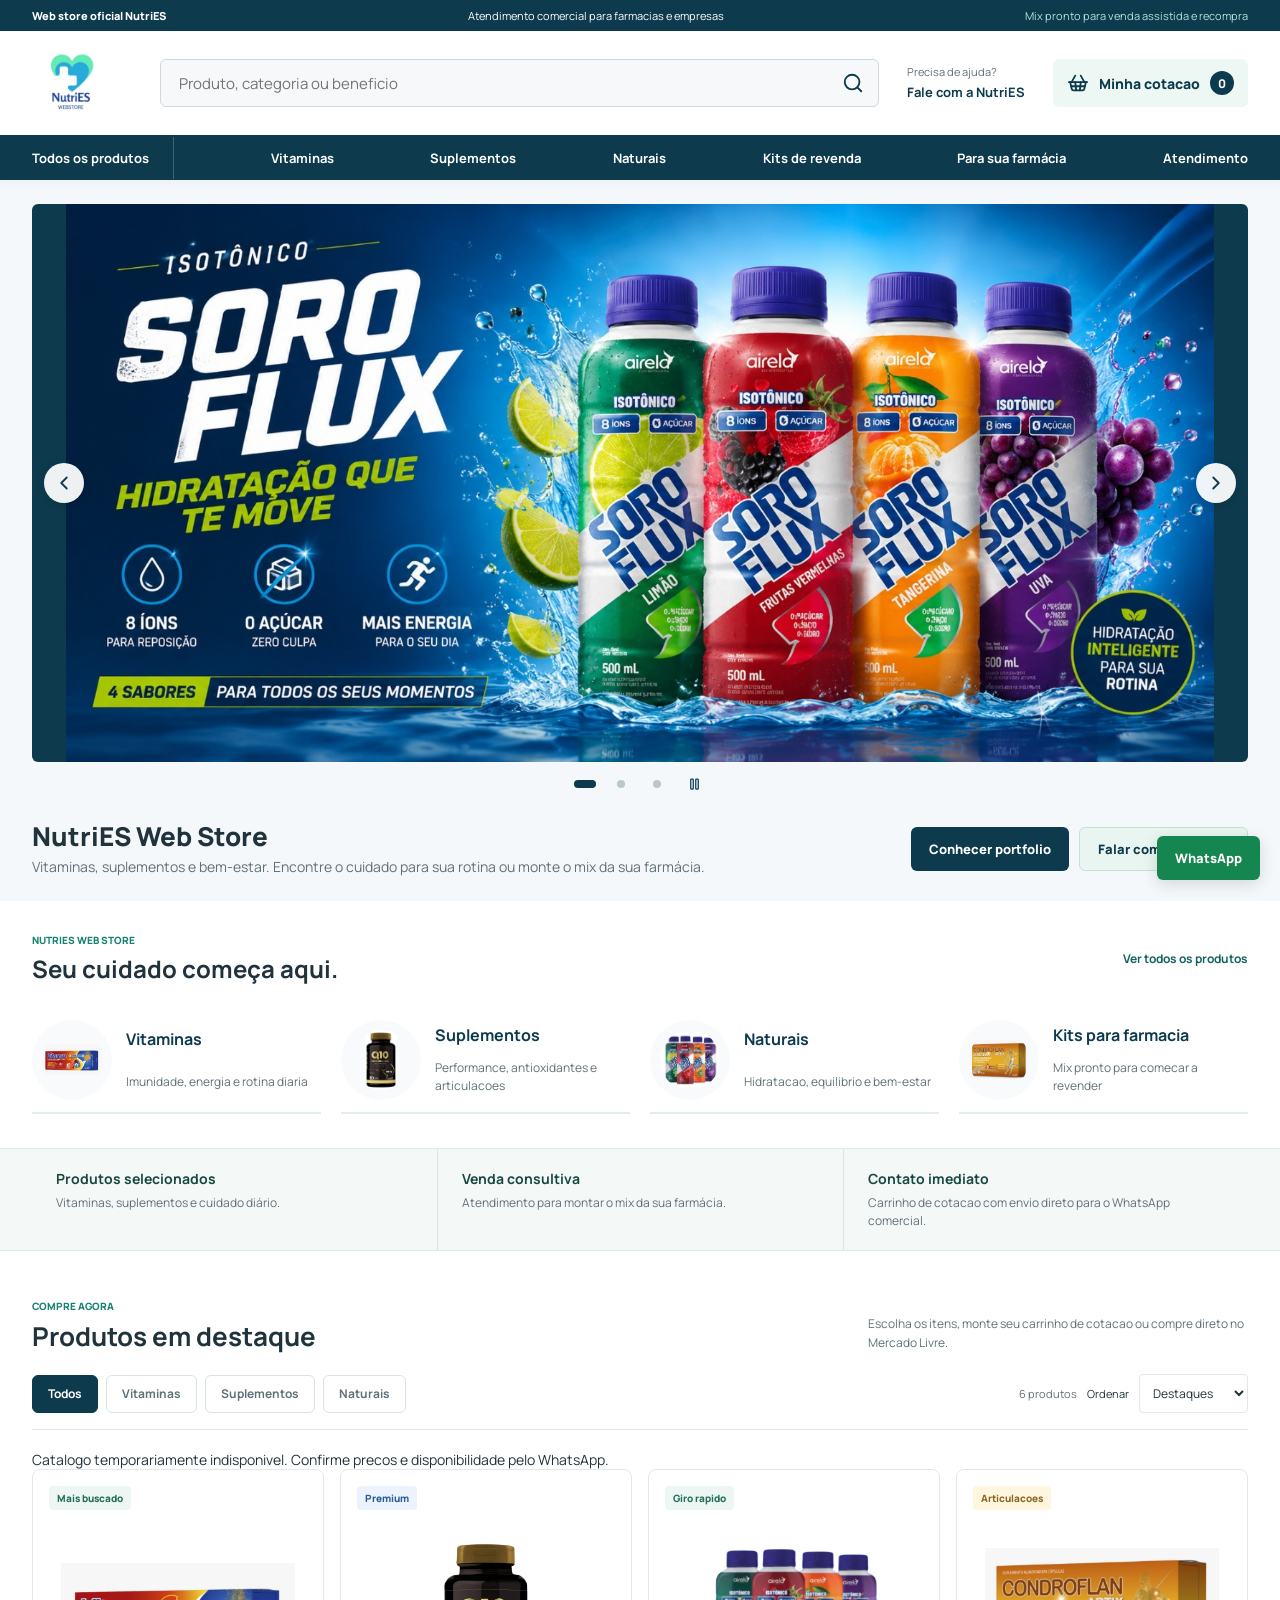
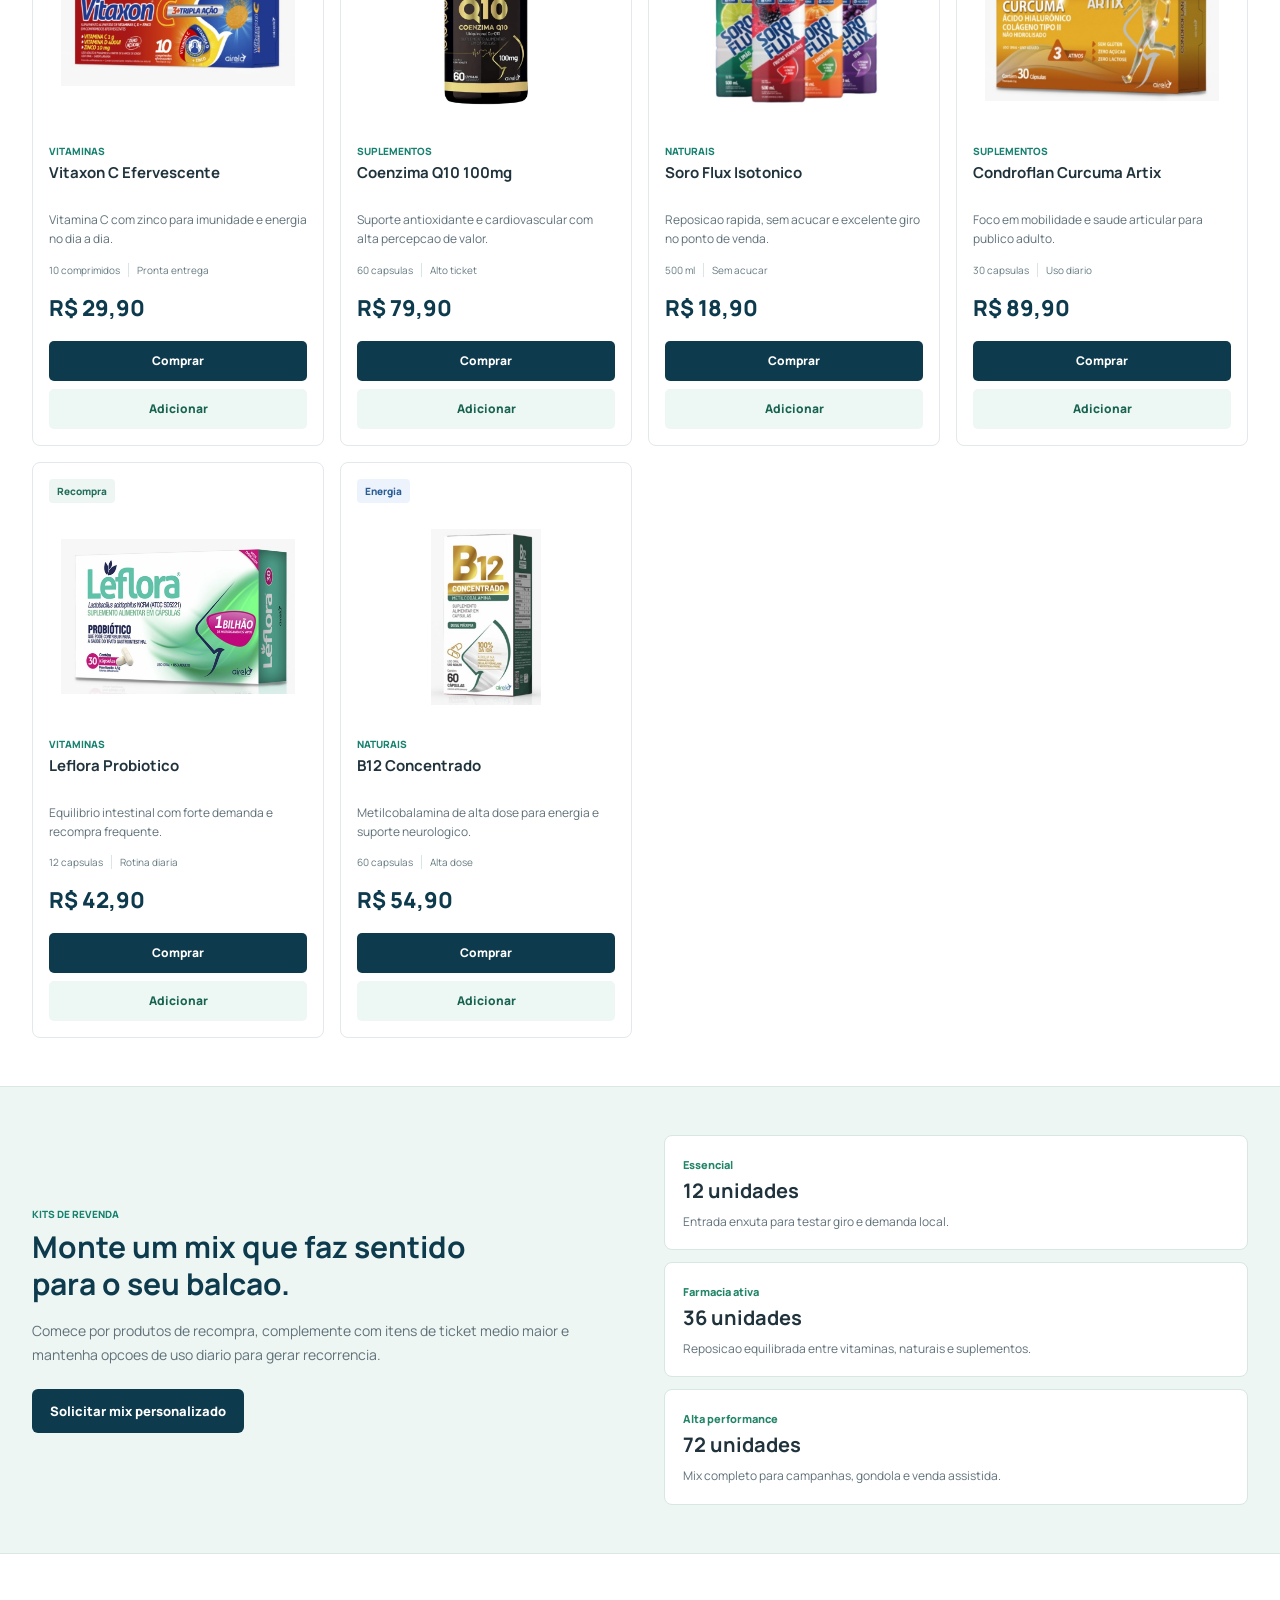
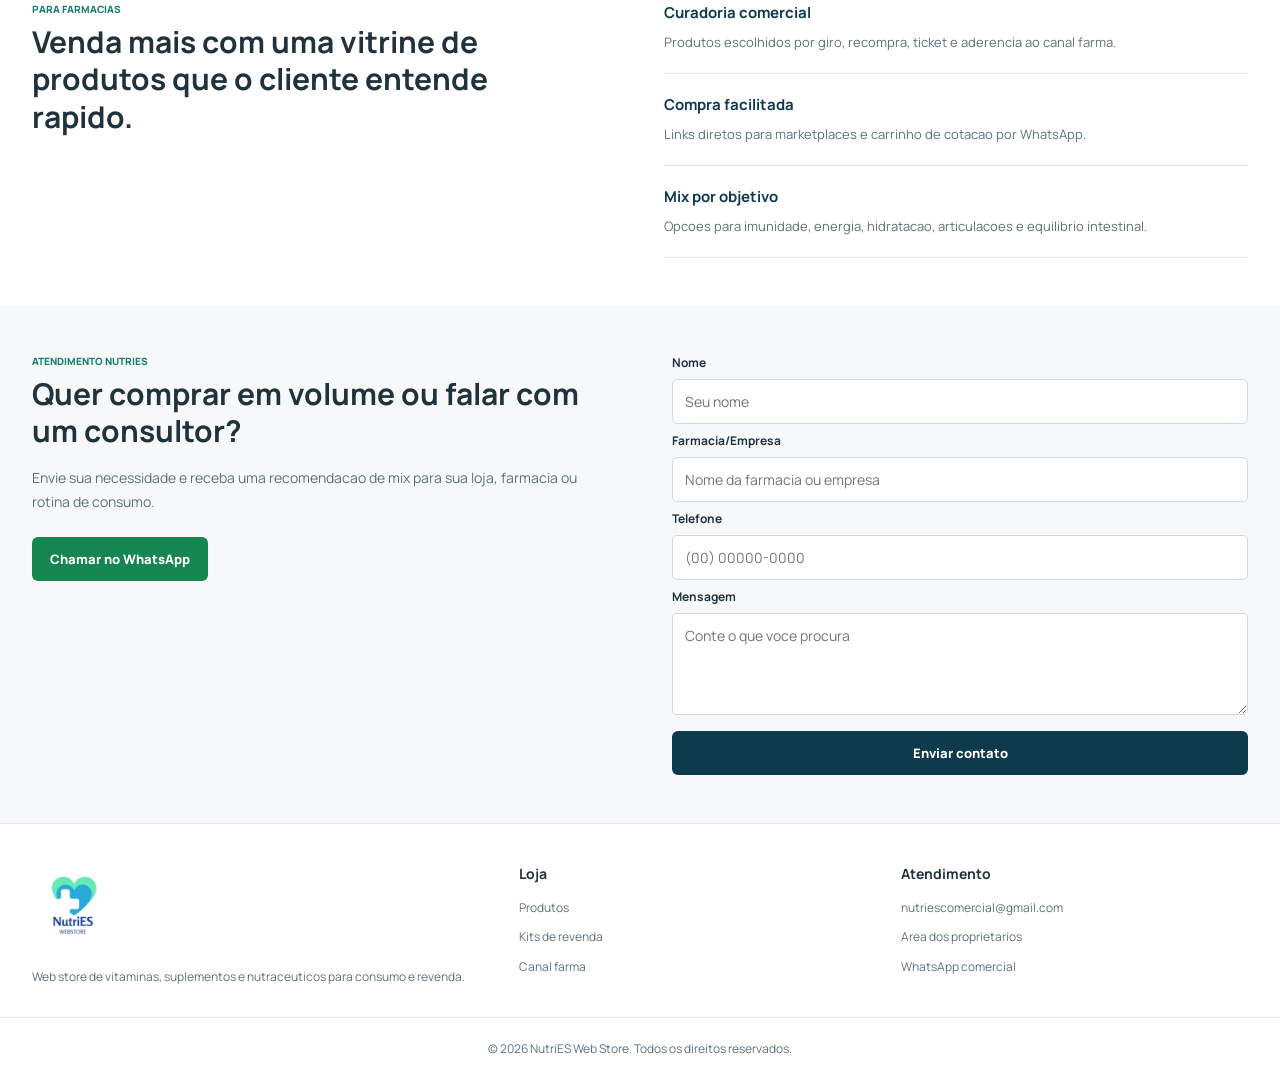
==== commit 3b893fbf: "Add owner admin panel and secure Supabase catalog integration" ====
--- a/index.html
+++ b/index.html
@@ -391,6 +391,7 @@
       <div>
         <h4>Atendimento</h4>
         <a href="mailto:nutriescomercial@gmail.com">nutriescomercial@gmail.com</a>
+        <a href="/admin">Area dos proprietarios</a>
         <a href="https://wa.me/5527999047362" target="_blank" rel="noopener noreferrer">WhatsApp comercial</a>
       </div>
     </div>
@@ -398,6 +399,7 @@
   </footer>
 
   <script src="assets/lucide.min.js"></script>
+  <script src="catalog.js"></script>
   <script src="script.js"></script>
 </body>
 </html>
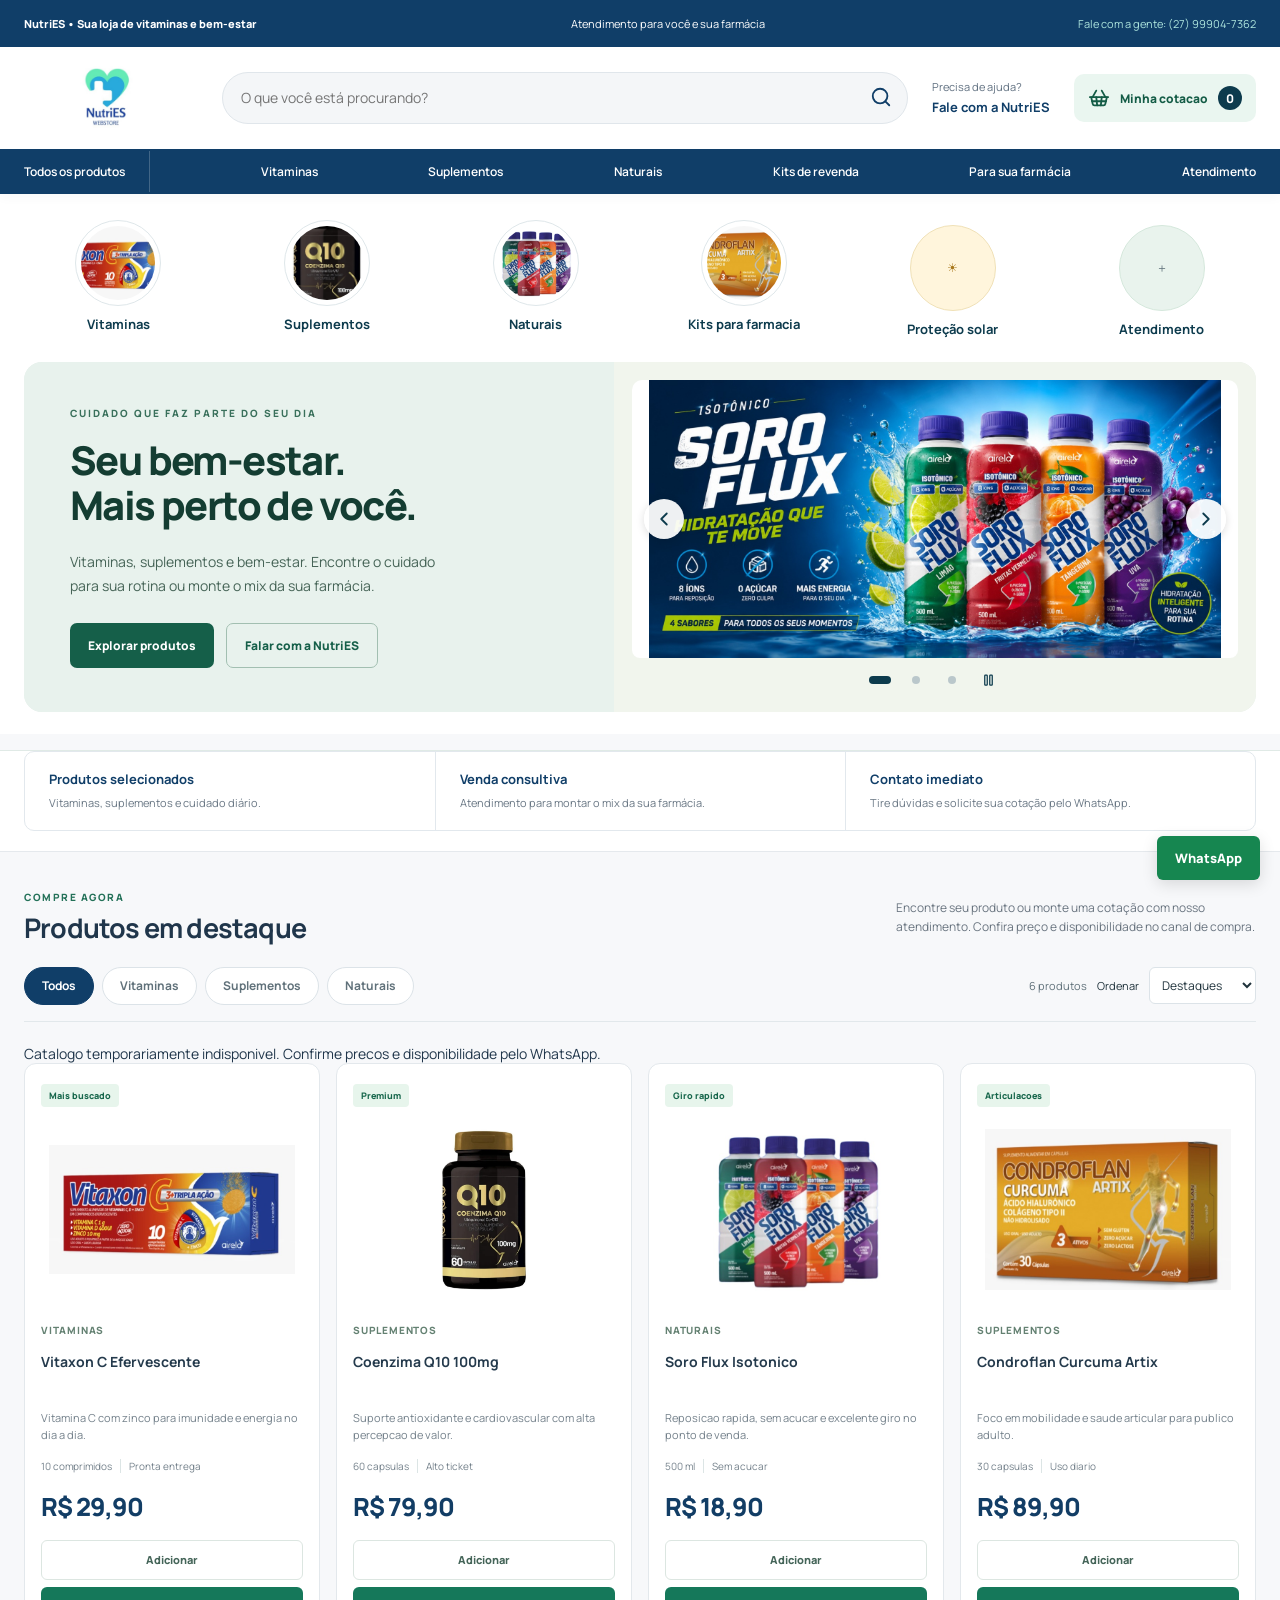
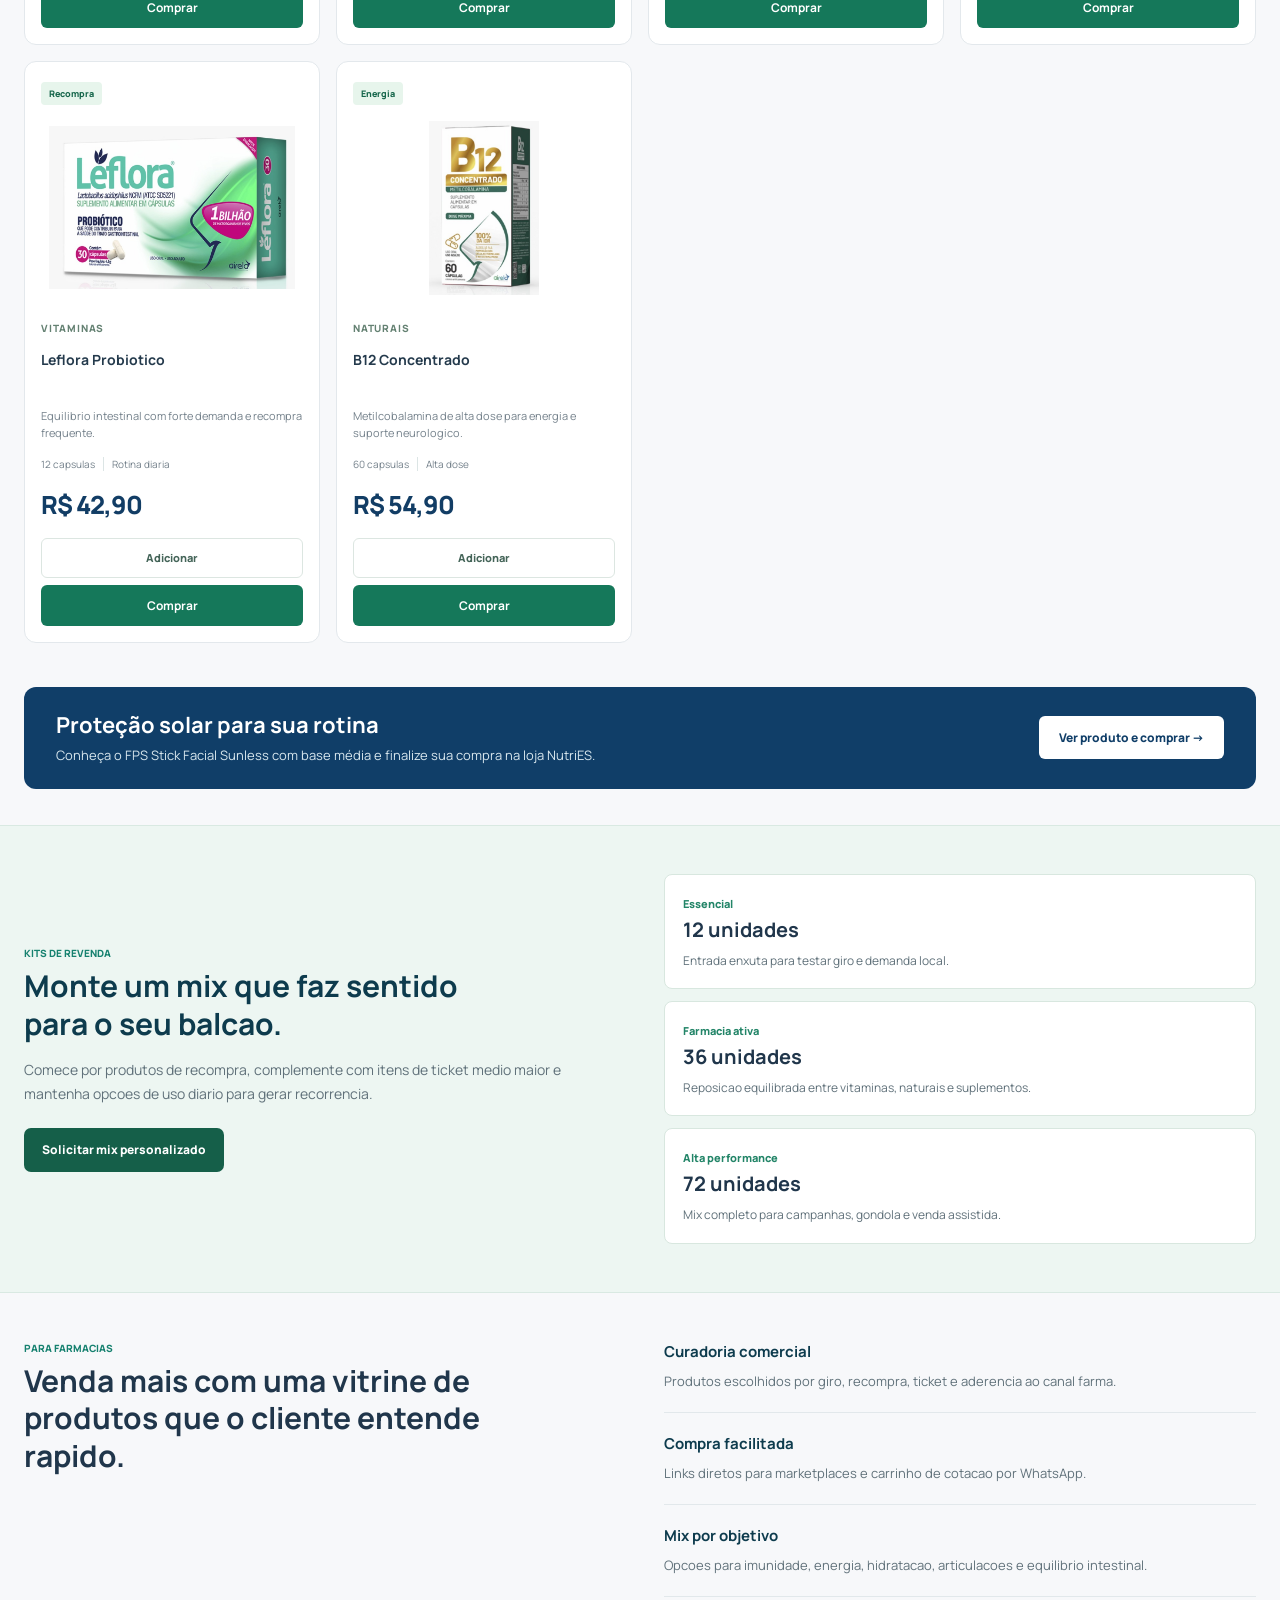
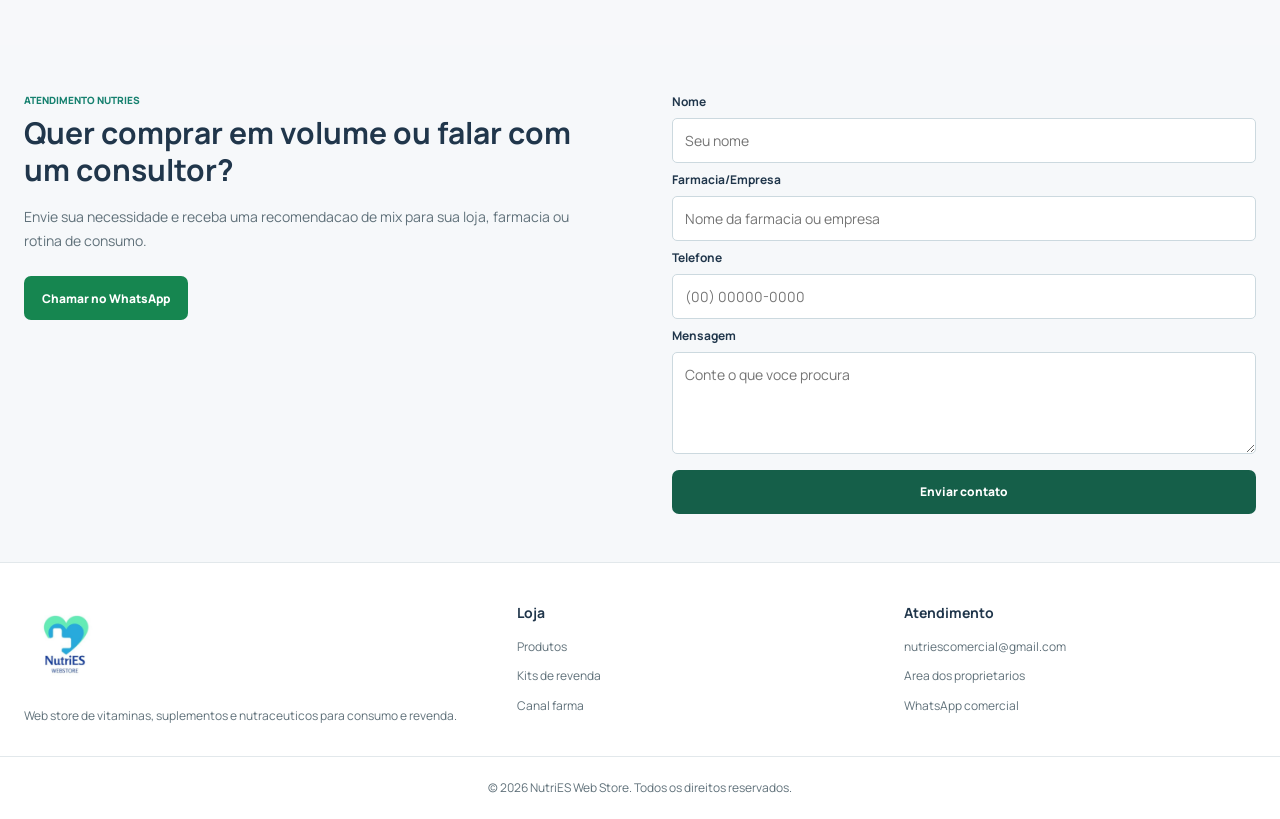
==== commit 78f547c8: "Sincroniza o repositório com o deploy em produção de 27/10/2026 O site em nutries-es.com.br foi publ" ====
--- a/index.html
+++ b/index.html
@@ -18,6 +18,7 @@
   <link rel="preconnect" href="https://fonts.gstatic.com" crossorigin />
   <link href="https://fonts.googleapis.com/css2?family=Manrope:wght@400;500;600;700;800&family=Sora:wght@600;700;800&display=swap" rel="stylesheet" />
   <link rel="stylesheet" href="styles.css" />
+  <link rel="stylesheet" href="storefront.css" />
   <script type="application/ld+json">
     {
       "@context": "https://schema.org",
@@ -36,12 +37,13 @@
   </script>
 </head>
 <body>
+  <a class="skip-link" href="#produtos">Ir para os produtos</a>
   <header class="site-header">
     <div class="announcement">
       <div class="container announcement-inner">
-        <span>Web store oficial NutriES</span>
-        <span>Atendimento comercial para farmacias e empresas</span>
-        <span>Mix pronto para venda assistida e recompra</span>
+        <span>NutriES • Sua loja de vitaminas e bem-estar</span>
+        <span>Atendimento para você e sua farmácia</span>
+        <span>Fale com a gente: (27) 99904-7362</span>
       </div>
     </div>
 
@@ -52,7 +54,7 @@
 
       <label class="store-search" for="siteSearch">
         <span>Buscar</span>
-        <input id="siteSearch" type="search" placeholder="Produto, categoria ou beneficio" autocomplete="off" />
+        <input id="siteSearch" type="search" placeholder="O que você está procurando?" autocomplete="off" />
       </label>
 
       <button class="menu-toggle" aria-label="Abrir menu" aria-expanded="false">Menu</button>
@@ -78,13 +80,13 @@
     <section class="hero-store">
       <div class="container hero-store-grid">
         <div class="hero-copy reveal-up">
-          <p class="eyebrow">NUTRIES WEB STORE | CANAL FARMA</p>
-          <h1>NutriES Web Store</h1>
+          <p class="eyebrow">CUIDADO QUE FAZ PARTE DO SEU DIA</p>
+          <h1>Seu bem-estar.<br>Mais perto de você.</h1>
           <p class="subheadline">Vitaminas, suplementos e bem-estar. Encontre o cuidado para sua rotina ou monte o mix da sua farm&#225;cia.</p>
 
           <div class="hero-actions">
-            <a class="btn btn-primary" href="#produtos">Conhecer portfolio</a>
-            <a class="btn btn-secondary" href="#contato">Falar com comercial</a>
+            <a class="btn btn-primary" href="#produtos">Explorar produtos</a>
+            <a class="btn btn-secondary" href="#contato">Falar com a NutriES</a>
           </div>
 
         </div>
@@ -129,7 +131,7 @@
           <strong>Kits para farmacia</strong>
           <span>Mix pronto para comecar a revender</span>
         </a>
-      </div>
+<a href="https://nutriescomercial.commercesuite.com.br/suplemento/fps-stick-facial-c-base-media-12g"><span class="category-symbol" aria-hidden="true">☀</span><strong>Proteção solar</strong></a><a href="#contato"><span class="category-symbol" aria-hidden="true">＋</span><strong>Atendimento</strong></a>      </div>
     </section>
 
     <section class="fair-strip" aria-label="Argumentos para feira">
@@ -144,7 +146,7 @@
         </article>
         <article>
           <strong>Contato imediato</strong>
-          <span>Carrinho de cotacao com envio direto para o WhatsApp comercial.</span>
+          <span>Tire dúvidas e solicite sua cotação pelo WhatsApp.</span>
         </article>
       </div>
     </section>
@@ -156,7 +158,7 @@
             <p class="eyebrow">COMPRE AGORA</p>
             <h2>Produtos em destaque</h2>
           </div>
-          <p>Escolha os itens, monte seu carrinho de cotacao ou compre direto no Mercado Livre.</p>
+          <p>Encontre seu produto ou monte uma cotação com nosso atendimento. Confira preço e disponibilidade no canal de compra.</p>
         </div>
 
         <div class="store-toolbar reveal-up">
@@ -275,6 +277,7 @@
       </div>
     </section>
 
+<section class="container checkout-band" aria-label="Compra online NutriES"><div><h2>Proteção solar para sua rotina</h2><p>Conheça o FPS Stick Facial Sunless com base média e finalize sua compra na loja NutriES.</p></div><a href="https://nutriescomercial.commercesuite.com.br/suplemento/fps-stick-facial-c-base-media-12g">Ver produto e comprar →</a></section>
     <section id="kits" class="section kit-section">
       <div class="container kit-grid">
         <article class="kit-copy reveal-up">
--- a/storefront.css
+++ b/storefront.css
@@ -0,0 +1,42 @@
+/* NutriES retail storefront. Existing catalog and quote flows are retained. */
+:root{--retail-blue:#103e68;--retail-green:#15785a;--retail-ink:#20364b}
+body{background:#f7f8fa;color:var(--retail-ink)}
+.container{width:min(1240px,calc(100% - 48px))}
+.site-header{background:#fff;box-shadow:0 2px 12px #1531490b;position:sticky;top:0;z-index:30}
+.announcement{background:var(--retail-blue);color:#fff;font-size:11px;padding:8px 0}
+.announcement-inner{justify-content:space-between}
+.nav{min-height:100px;gap:24px;grid-template-columns:174px minmax(240px,1fr) auto auto}
+.brand img{width:164px;height:70px;object-fit:contain}
+.store-search{background:#f4f6f8;border:1px solid #e0e6eb;border-radius:28px;min-height:52px;padding:0 18px;box-shadow:none}
+.store-search>span{display:none}.store-search input{font-size:14px;background:transparent}
+.search-submit{color:var(--retail-blue)}
+.header-contact{font-size:11px;color:#607080}.header-contact strong{font-size:13px;color:var(--retail-blue)}
+.cart-button{background:#eaf6f0;color:#145c46;border:0;border-radius:10px;font-size:12px;padding:12px 14px}
+.menu{background:var(--retail-blue);color:white;border:0}.department-links{justify-content:space-between;gap:18px;min-height:45px}.menu a{color:#fff;font-size:12px;font-weight:600}.menu a:hover{color:#b5edce}
+main{display:flex;flex-direction:column}.category-strip{order:-2;background:white;padding:26px 0 24px}.category-title{display:none}
+.category-grid{display:grid;grid-template-columns:repeat(6,1fr);gap:20px;text-align:center}
+.category-grid a{display:flex;flex-direction:column;align-items:center;gap:9px;background:none;border:0;padding:0;box-shadow:none;color:var(--retail-ink)}
+.category-grid img{width:86px;height:86px;object-fit:cover;border-radius:50%;padding:5px;border:1px solid #dfe7ea;background:white;grid-row:auto;transition:transform .2s}
+.category-grid a:hover img{transform:translateY(-3px);border-color:var(--retail-green)}
+.category-grid strong{font-size:13px;line-height:1.4}.category-grid span{display:none}
+.hero-store{padding:0 0 22px;background:white}.hero-store-grid{display:grid;grid-template-columns:1.05fr 1fr;gap:0;background:#e8f2ed;border-radius:18px;overflow:hidden;min-height:330px;align-items:stretch}
+.hero-copy{padding:42px 46px;display:flex;flex-direction:column;justify-content:center;background:#e8f2ed}
+.hero-copy .eyebrow{font-size:10px;letter-spacing:2px;color:#39705b;margin-bottom:14px}
+.hero-copy h1{font-size:clamp(30px,3.1vw,45px);line-height:1.13;letter-spacing:-1.6px;max-width:430px;color:#143d32;margin:0 0 18px}
+.hero-copy .subheadline{font-size:14px;line-height:1.7;max-width:390px;color:#466457;margin:0}
+.hero-actions{margin-top:22px;gap:12px}.btn{border-radius:7px;font-size:12px;padding:13px 18px}.btn-primary{background:#155f49;color:white;border-color:#155f49}.btn-secondary{background:transparent;color:#155f49;border:1px solid #a2bfb1}
+.hero-showcase{padding:18px;display:flex;align-items:center;background:#f1f5ed}.showcase-card{width:100%;border:0;background:transparent;border-radius:10px;box-shadow:none;overflow:hidden;padding:0}.banner-slider{height:278px;min-height:0;background:#fff;border-radius:8px}.banner-slide{width:100%;height:100%;object-fit:contain}.banner-dots{padding:8px 0 0}.banner-dot{width:7px;height:7px}.banner-dot.is-active{background:var(--retail-green)}
+.fair-strip{background:white;border-bottom:1px solid #e5e9ed;padding:0 0 20px}.fair-grid{background:#fff;display:grid;grid-template-columns:repeat(3,1fr);border:1px solid #e2e8ed;border-radius:10px}.fair-grid article{padding:18px 24px}.fair-grid article+article{border-left:1px solid #e2e8ed}.fair-grid strong{font-size:13px;color:var(--retail-blue)}.fair-grid span{font-size:11px;color:#697784;line-height:1.6}
+.section-products{padding:38px 0 44px;background:#f7f8fa}.section-head{align-items:center}.section-head .eyebrow{font-size:10px;letter-spacing:1.5px;color:#237158}.section-head h2{font-size:27px;letter-spacing:-.8px}.section-head>p{font-size:12px;max-width:360px;color:#6a7580}
+.store-toolbar{margin:22px 0;gap:20px}.filters{gap:8px;flex-wrap:wrap}.filter{border:1px solid #dce3e8;background:white;border-radius:22px;font-size:12px;padding:9px 17px}.filter.is-active{background:var(--retail-blue);border-color:var(--retail-blue);color:white}.catalog-meta{font-size:11px}.catalog-meta select{background:white;border:1px solid #dce3e8;border-radius:6px;padding:8px}
+.products-grid{grid-template-columns:repeat(4,minmax(0,1fr));gap:16px}.product-card{padding:20px 16px 16px;border:1px solid #e3e8ec;border-radius:12px;background:white;box-shadow:none;transition:box-shadow .2s,transform .2s;display:flex;flex-direction:column}.product-card:hover{box-shadow:0 8px 24px #15314910;transform:translateY(-3px)}.product-card.is-hidden{display:none}
+.product-card>img{height:190px;width:100%;object-fit:contain;background:white;padding:8px;margin:8px 0 18px;border-radius:4px}.product-badge{font-size:9px;max-width:max-content;border-radius:4px;background:#e7f5ec;color:#16664b;padding:5px 8px}.product-category{font-size:10px;text-transform:uppercase;letter-spacing:.8px;color:#648172}.product-info h3{font-size:14px;line-height:1.5;min-height:42px;margin:8px 0;color:#243a4c}.product-info>p:not(.product-category){font-size:11px;line-height:1.6;color:#74818b;min-height:36px}.product-meta{font-size:10px;color:#74818b}.price{font-size:25px;letter-spacing:-1px;color:#123d65;margin:16px 0}.product-actions{margin-top:auto;display:flex;flex-direction:column-reverse;gap:7px}.product-actions a{background:var(--retail-green);color:white;border:0;border-radius:6px;font-weight:700;padding:12px;font-size:12px;text-align:center}.product-actions .add-cart{border:1px solid #dce6e1;background:white;color:#456559;border-radius:6px;font-size:11px;padding:9px}
+.checkout-band{background:#103e68;color:white;margin:0 auto 36px;padding:25px 32px;border-radius:12px;display:flex;align-items:center;justify-content:space-between;gap:24px}.checkout-band h2{font-size:22px;color:white;margin:0 0 7px}.checkout-band p{font-size:13px;margin:0;color:#d8e7ee}.checkout-band a{background:white;color:#103e68;padding:13px 20px;border-radius:6px;font-size:12px;font-weight:800;white-space:nowrap}
+.section-kits,.section-reseller{padding:40px 0}.footer-grid{gap:36px}.skip-link{position:absolute;left:12px;top:-60px;z-index:100;background:white;color:#103e68;padding:12px}.skip-link:focus{top:10px}:focus-visible{outline:3px solid #37a881;outline-offset:4px}
+@media(max-width:1000px){.nav{gap:15px;grid-template-columns:145px 1fr auto}.brand img{width:140px}.header-contact{display:none}.products-grid{grid-template-columns:repeat(3,minmax(0,1fr))}.hero-copy{padding:30px}.hero-copy h1{font-size:34px}.department-links{gap:15px}.menu a{font-size:11px}}
+@media(max-width:700px){.container{width:calc(100% - 28px)}.announcement-inner span:not(:first-child){display:none}.announcement-inner{justify-content:center}.nav{min-height:120px;display:grid;grid-template-columns:1fr auto auto;gap:9px;padding-top:9px;padding-bottom:12px}.brand img{height:45px;width:130px}.store-search{grid-column:1/-1;grid-row:2;min-height:44px;width:100%;margin:0}.menu-toggle{display:block;color:#103e68}.cart-button{padding:8px;font-size:10px}.cart-button .lucide{width:18px}.menu{display:none}.menu.is-open{display:block}.department-links{display:flex;flex-wrap:wrap;padding:14px;gap:18px}.category-strip{padding:20px 0}.category-grid{display:flex;gap:18px;overflow-x:auto;padding:0 0 8px;scrollbar-width:thin}.category-grid a{min-width:78px}.category-grid img{width:67px;height:67px}.category-grid strong{font-size:11px}.hero-store-grid{grid-template-columns:1fr;min-height:0;border-radius:12px}.hero-copy{padding:27px 24px}.hero-copy h1{font-size:32px;max-width:320px}.hero-copy .subheadline{font-size:12px}.hero-showcase{padding:12px}.banner-slider{height:205px}.hero-actions .btn{font-size:11px}.fair-grid{grid-template-columns:1fr}.fair-grid article{padding:12px 18px}.fair-grid article+article{border-left:0;border-top:1px solid #e2e8ed}.fair-grid span{font-size:11px}.section-products{padding:28px 0}.section-head h2{font-size:24px}.store-toolbar{align-items:stretch}.products-grid{grid-template-columns:repeat(2,minmax(0,1fr));gap:10px}.product-card{padding:12px}.product-card>img{height:145px;padding:4px}.product-info h3{font-size:12px;min-height:54px}.product-info>p:not(.product-category){font-size:10px}.price{font-size:22px}.product-actions a{font-size:11px;padding:11px 5px}.checkout-band{flex-direction:column;align-items:flex-start;padding:24px;margin-bottom:25px}.checkout-band h2{font-size:21px}.checkout-band p{font-size:12px}.catalog-meta{gap:8px}.section-head>p{max-width:none}}
+
+.category-symbol{display:grid;place-items:center;width:86px;height:86px;border-radius:50%;background:#e9f3ed;border:1px solid #d5e8dc;color:#1d6950;font-size:39px}.category-grid a:nth-last-child(2) .category-symbol{background:#fff5dc;color:#a8771b;border-color:#f0e1b7}@media(max-width:700px){.category-symbol{width:67px;height:67px;font-size:30px}}
+
+.category-grid .category-symbol{display:grid}.store-search input{border:0;border-radius:24px;padding-left:0}.hero-copy{order:0;align-items:flex-start}.hero-copy .eyebrow{display:block}.banner-dot{width:26px;height:26px}.banner-dot.is-active{background:transparent}
+
